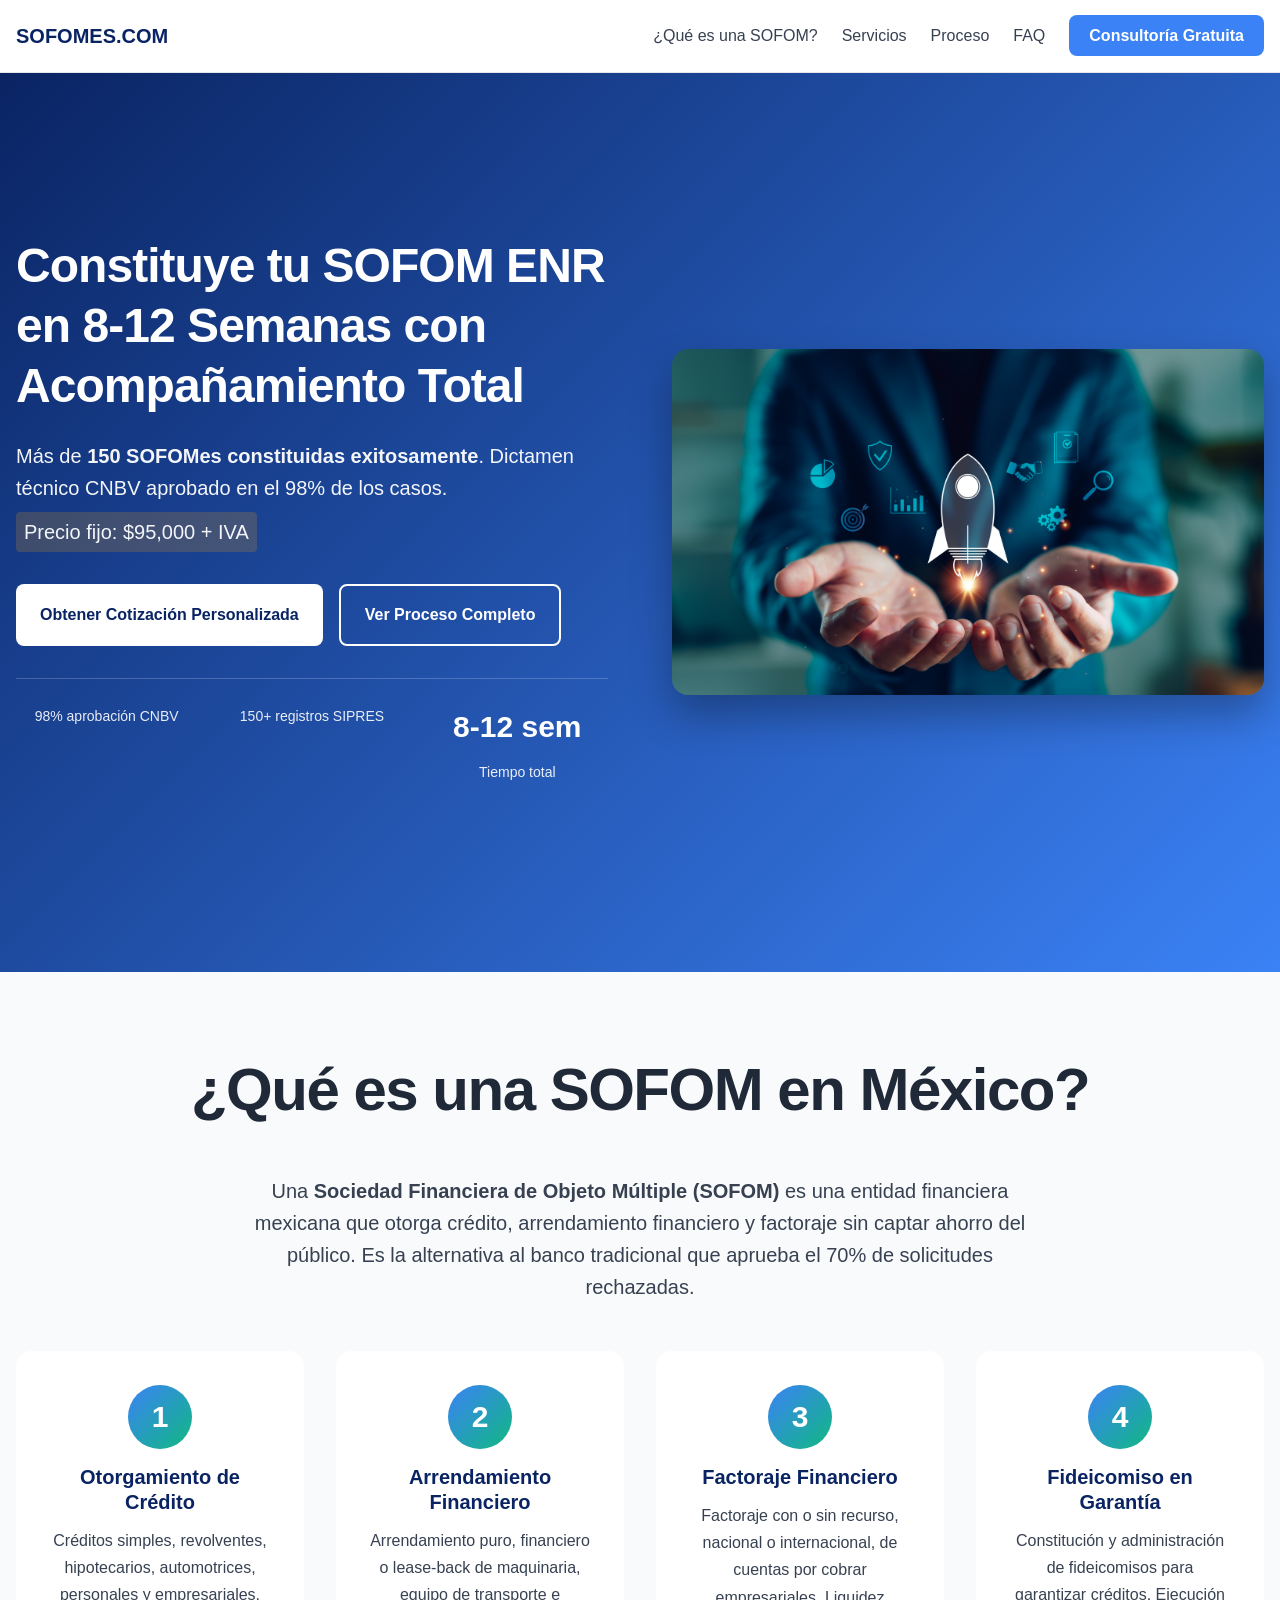
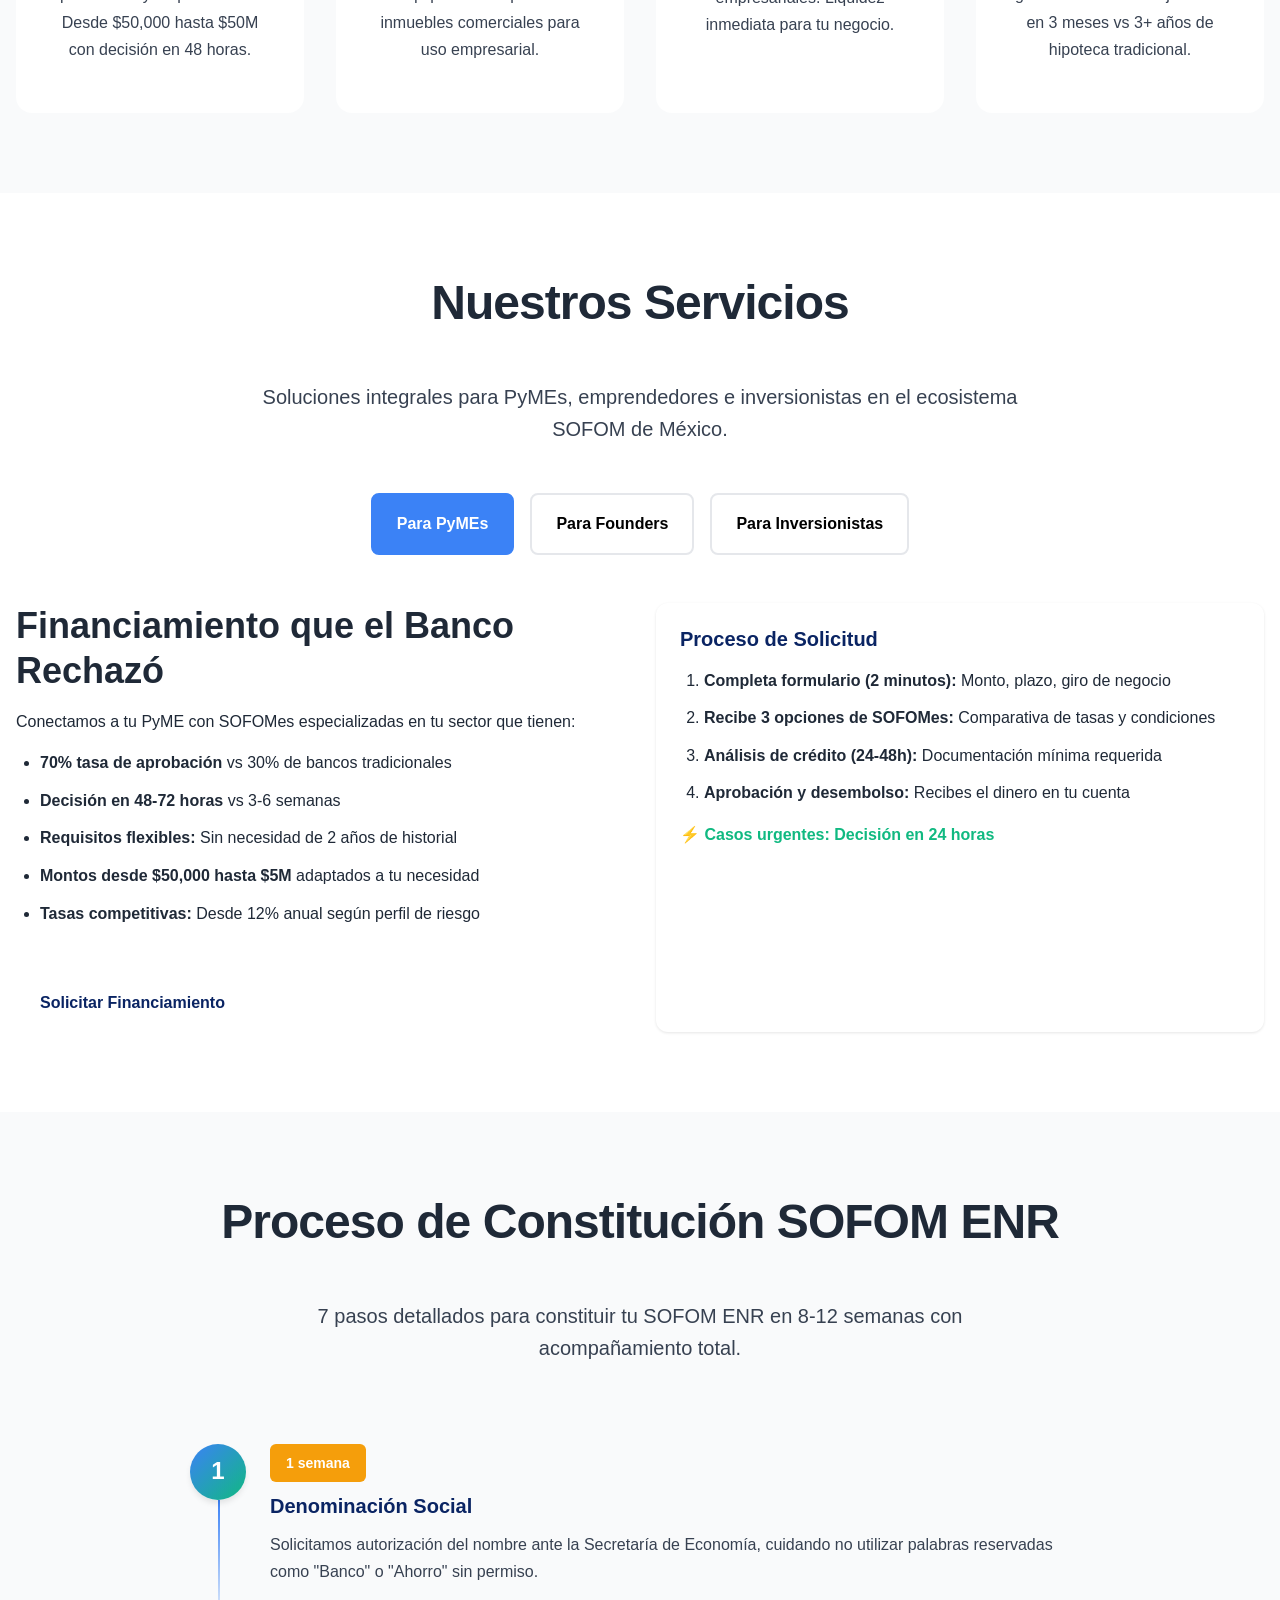
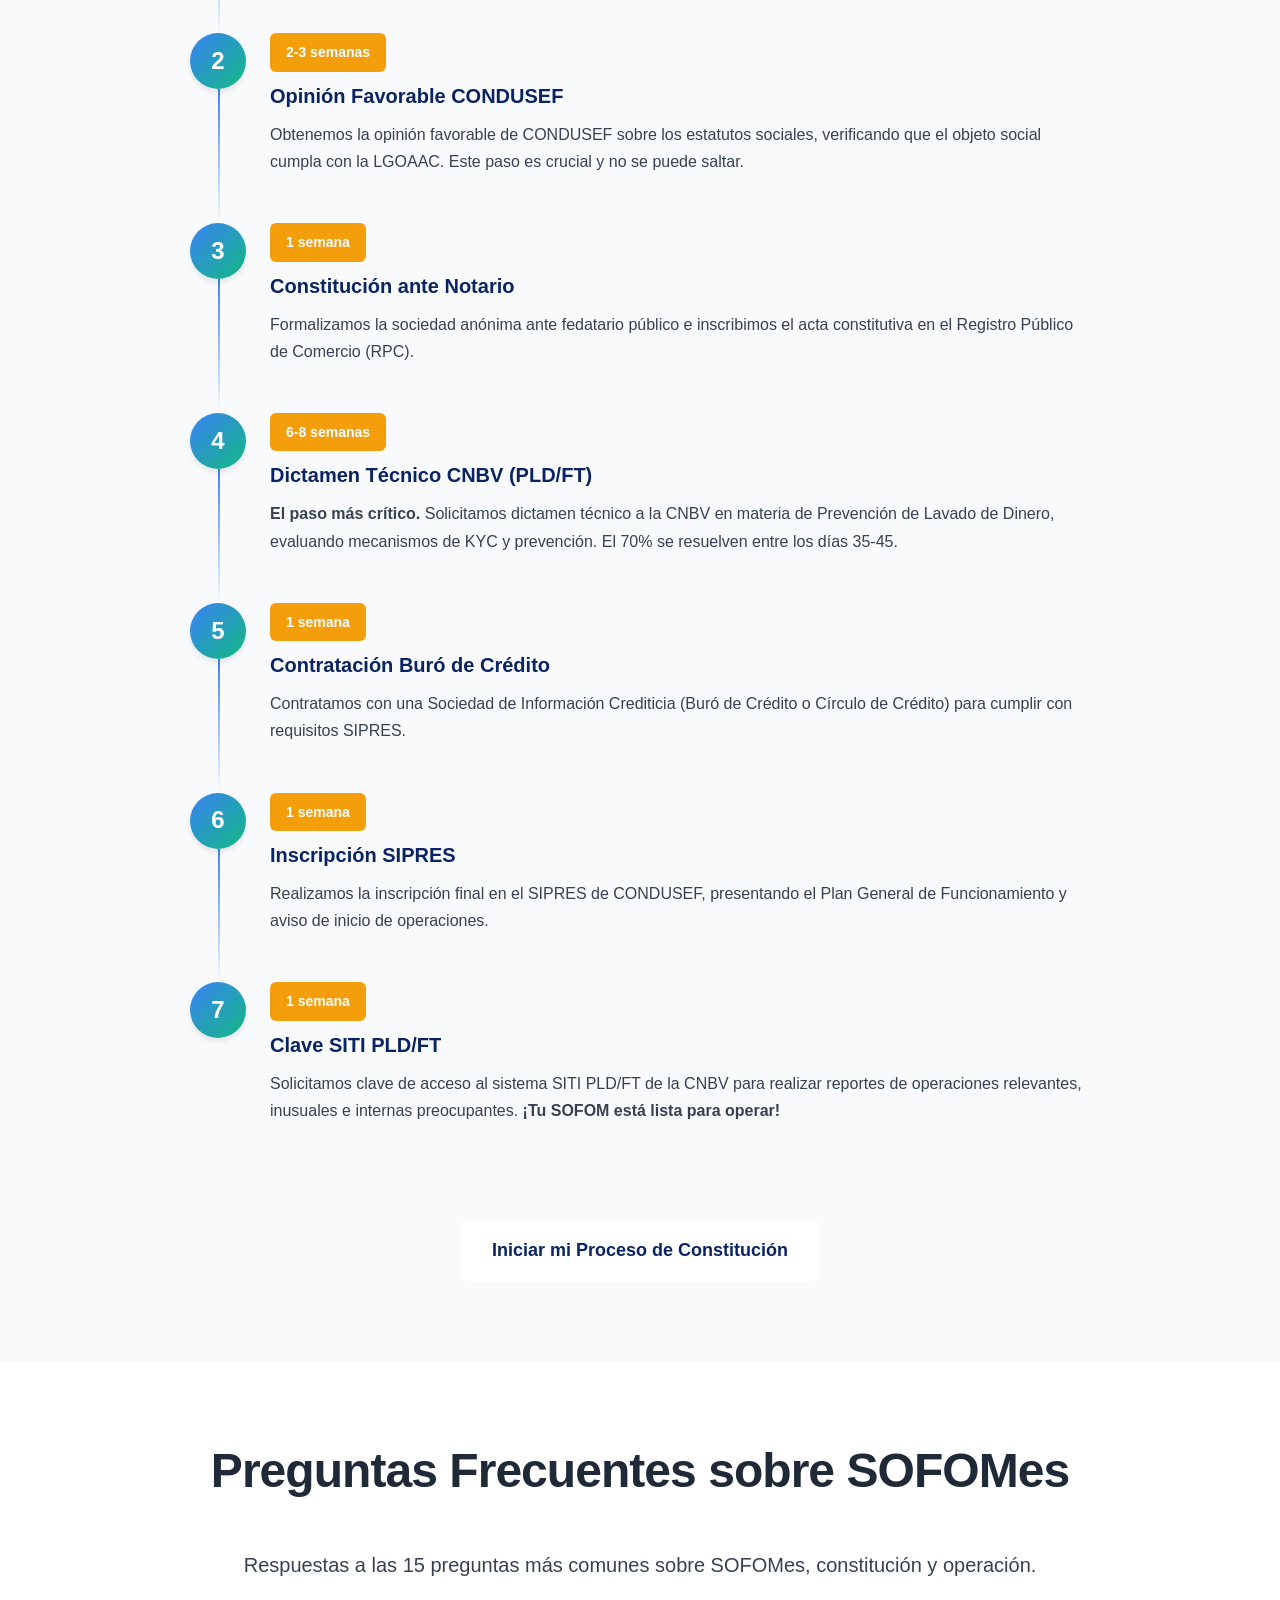
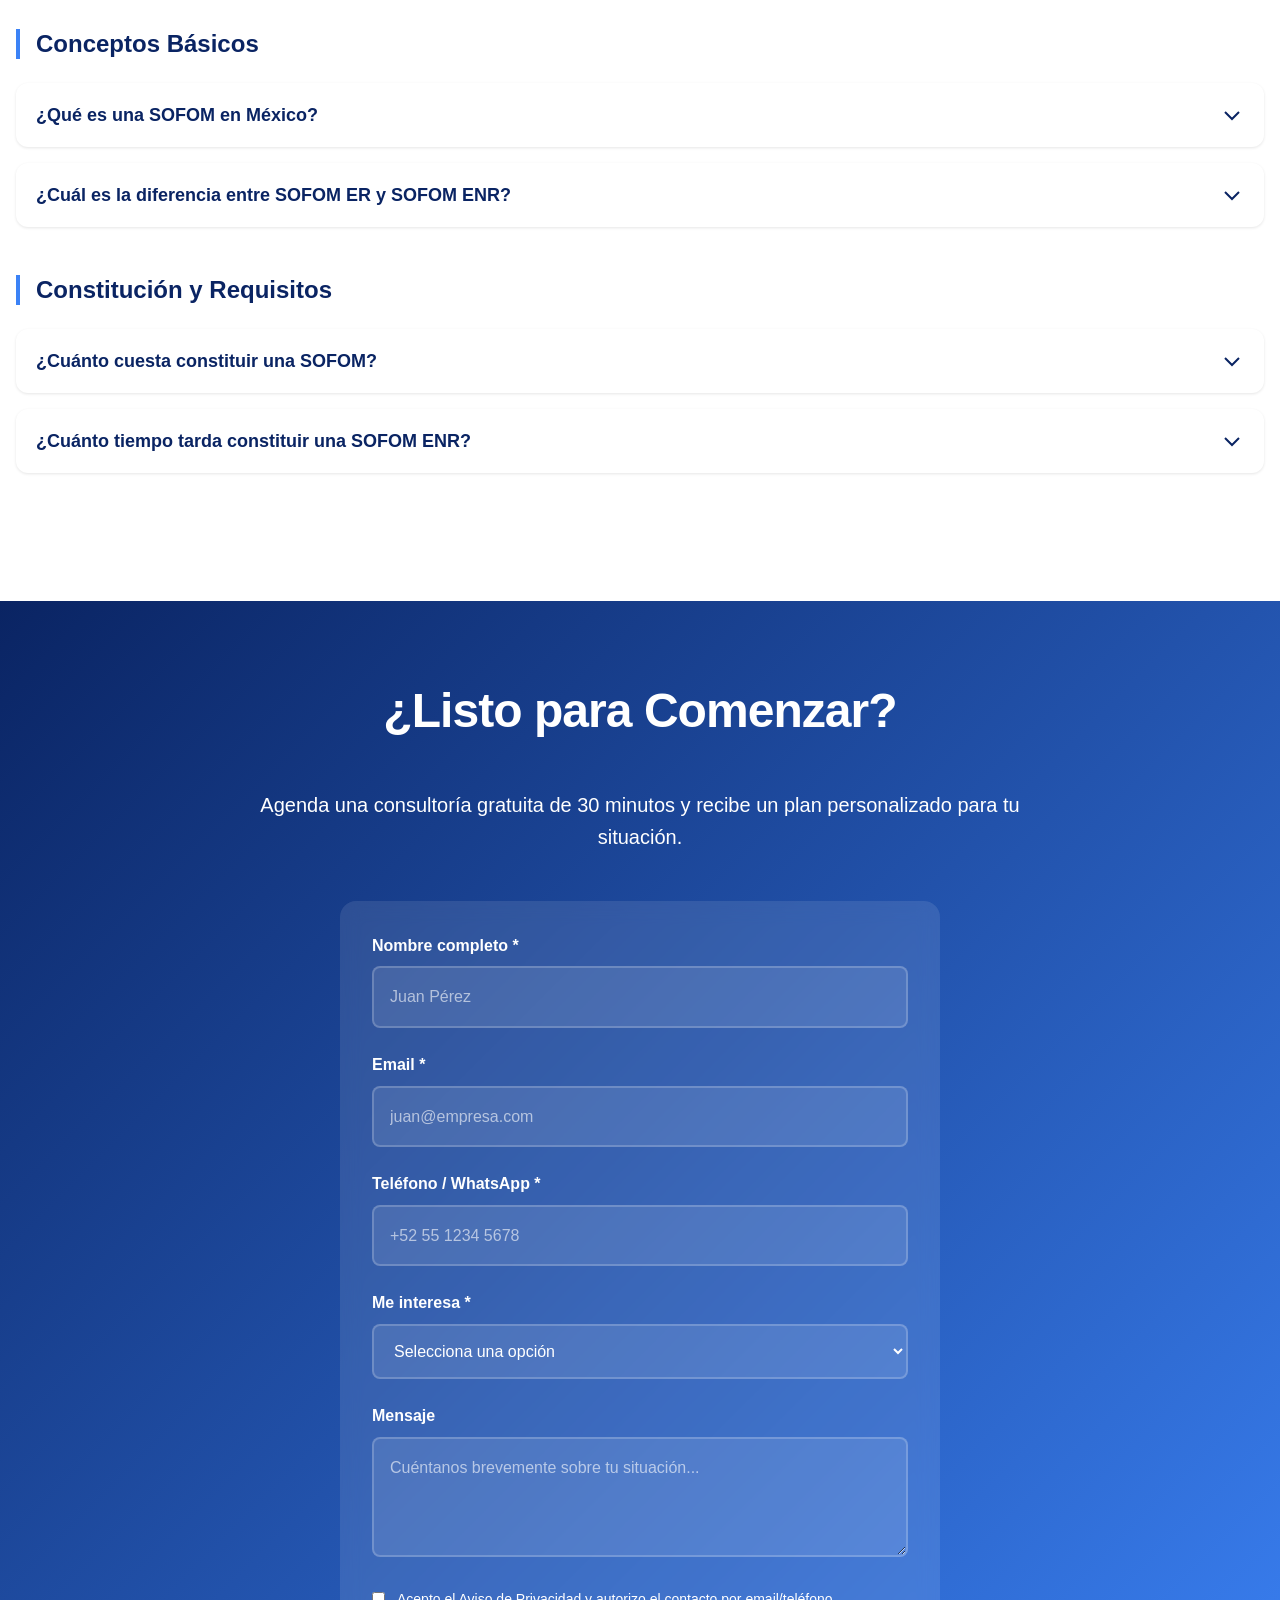
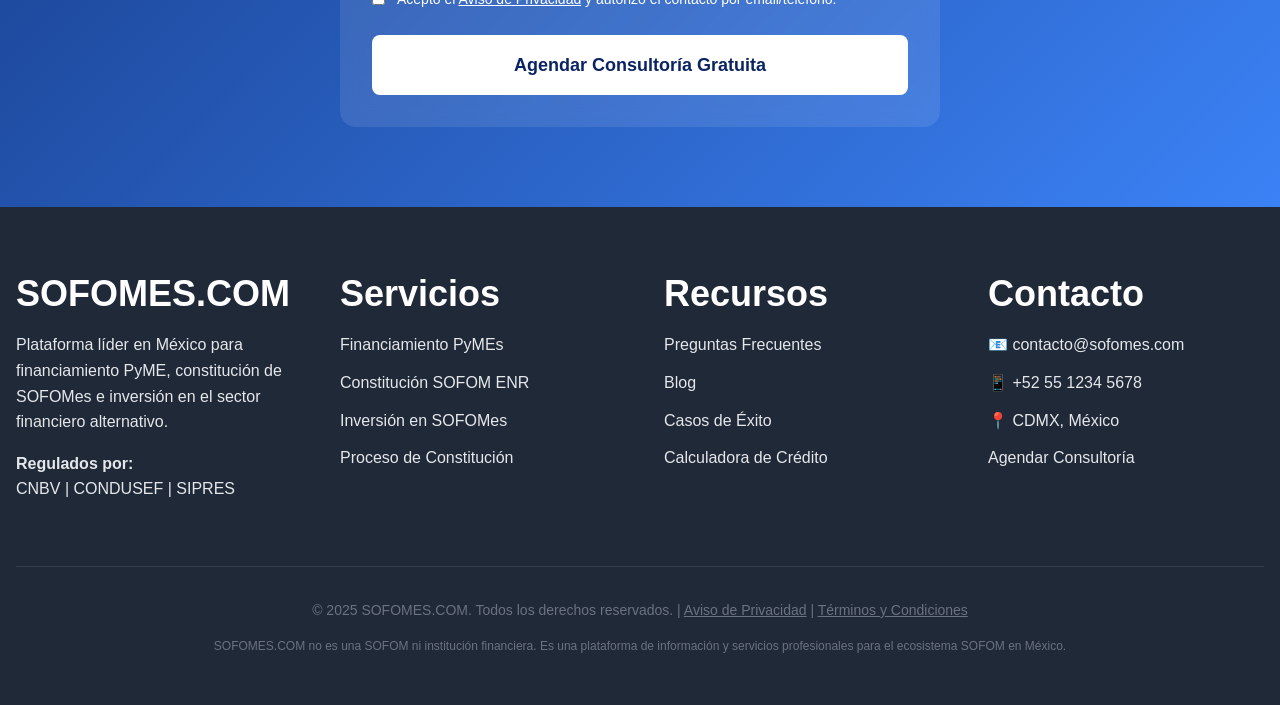
==== index.html @ 20078b89 "Estructura inicial" ====
<!DOCTYPE html>
<html lang="es">
<head>
  <meta charset="UTF-8">
  <meta name="viewport" content="width=device-width, initial-scale=1.0">

  <!-- SEO Meta Tags -->
  <title>SOFOMES en México: Financiamiento PyMEs y Constitución SOFOM ENR 2025</title>
  <meta name="description" content="Guía completa sobre SOFOMEs en México. Financiamiento para PyMEs, constitución de SOFOM ENR en 8-12 semanas. Alternativa al banco tradicional con 70% más aprobaciones.">
  <meta name="keywords" content="SOFOM, SOFOM ENR, financiamiento pymes, constituir sofom, crédito mexico, alternativa banco">

  <!-- Canonical URL -->
  <link rel="canonical" href="https://sofomes.com/">

  <!-- Robots -->
  <meta name="robots" content="index, follow, max-snippet:-1, max-image-preview:large, max-video-preview:-1">
  <meta name="author" content="SOFOMES.COM - Expertos en Constitución de SOFOMes">
  <meta name="publisher" content="SOFOMES.COM">

  <!-- Open Graph -->
  <meta property="og:title" content="SOFOMES en México: La Alternativa de Financiamiento para PyMEs">
  <meta property="og:description" content="Obtén financiamiento que el banco rechazó o constituye tu SOFOM ENR en 8-12 semanas. Guía completa 2025.">
  <meta property="og:type" content="website">
  <meta property="og:url" content="https://sofomes.com/">
  <meta property="og:image" content="https://sofomes.com/assets/img/main.jpeg">
  <meta property="og:image:width" content="1200">
  <meta property="og:image:height" content="630">
  <meta property="og:locale" content="es_MX">
  <meta property="og:site_name" content="SOFOMES.COM">

  <!-- Twitter Card -->
  <meta name="twitter:card" content="summary_large_image">
  <meta name="twitter:title" content="SOFOMES en México: Financiamiento PyMEs y Constitución SOFOM ENR">
  <meta name="twitter:description" content="Guía completa sobre SOFOMes en México. Constitución en 8-12 semanas con 98% aprobación CNBV.">
  <meta name="twitter:image" content="https://sofomes.com/assets/img/main.jpeg">

  <!-- Preconnect -->
  <link rel="preconnect" href="https://fonts.googleapis.com">
  <link rel="preconnect" href="https://fonts.gstatic.com" crossorigin>

  <!-- Preload Critical Resources -->
  <link rel="preload" href="assets/fonts/inter-latin-400.woff2" as="font" type="font/woff2" crossorigin>
  <link rel="preload" href="assets/fonts/inter-latin-700.woff2" as="font" type="font/woff2" crossorigin>

  <!-- Critical CSS Inline -->
  <style>
    /* CSS Variables */
    :root {
      /* Colors */
      --primary-900: #0A2463;
      --primary-500: #3B82F6;
      --secondary-900: #065F46;
      --secondary-500: #10B981;
      --accent-500: #F59E0B;
      --neutral-900: #1F2937;
      --neutral-700: #374151;
      --neutral-500: #6B7280;
      --neutral-200: #E5E7EB;
      --neutral-100: #F3F4F6;
      --neutral-50: #F9FAFB;
      --white: #FFFFFF;

      /* Typography */
      --font-body: 'Inter', -apple-system, BlinkMacSystemFont, 'Segoe UI', sans-serif;
      --text-xs: 0.75rem;
      --text-sm: 0.875rem;
      --text-base: 1rem;
      --text-lg: 1.125rem;
      --text-xl: 1.25rem;
      --text-2xl: 1.5rem;
      --text-3xl: 1.875rem;
      --text-4xl: 2.25rem;
      --text-5xl: 3rem;

      /* Spacing */
      --space-1: 0.25rem;
      --space-2: 0.5rem;
      --space-3: 0.75rem;
      --space-4: 1rem;
      --space-5: 1.25rem;
      --space-6: 1.5rem;
      --space-8: 2rem;
      --space-10: 2.5rem;
      --space-12: 3rem;
      --space-16: 4rem;
      --space-20: 5rem;

      /* Layout */
      --max-width: 1280px;
      --container-padding: 1rem;
    }

    /* Reset */
    *,*::before,*::after{box-sizing:border-box;margin:0;padding:0}
    html{-webkit-font-smoothing:antialiased;-moz-osx-font-smoothing:grayscale}
    body{font-family:var(--font-body);line-height:1.6;color:var(--neutral-900);background:var(--white)}
    img,picture,video,canvas,svg{display:block;max-width:100%}
    input,button,textarea,select{font:inherit}

    /* Typography */
    h1,h2,h3,h4,h5,h6{font-weight:700;line-height:1.25;margin-bottom:var(--space-4)}
    h1{font-size:clamp(2.5rem,5vw,3.75rem);letter-spacing:-0.025em}
    h2{font-size:clamp(2rem,4vw,3rem);letter-spacing:-0.02em}
    h3{font-size:clamp(1.5rem,3vw,2.25rem)}
    p{margin-bottom:var(--space-4)}

    /* Container */
    .container{max-width:var(--max-width);margin:0 auto;padding:0 var(--container-padding)}

    /* Navigation */
    .nav{position:fixed;top:0;left:0;right:0;z-index:100;background:rgba(255,255,255,0.95);backdrop-filter:blur(8px);border-bottom:1px solid var(--neutral-200);transition:box-shadow 0.3s ease}
    .nav.scrolled{box-shadow:0 4px 6px -1px rgba(0,0,0,0.1)}
    .nav-content{display:flex;justify-content:space-between;align-items:center;height:72px}
    .nav-logo{font-size:var(--text-xl);font-weight:700;color:var(--primary-900);text-decoration:none}
    .nav-menu{display:flex;gap:var(--space-6);list-style:none}
    .nav-link{color:var(--neutral-700);text-decoration:none;font-weight:500;transition:color 0.2s ease}
    .nav-link:hover{color:var(--primary-500)}
    .nav-cta{background:var(--primary-500);color:var(--white);padding:var(--space-3) var(--space-5);border-radius:8px;text-decoration:none;font-weight:600;transition:background 0.2s ease}
    .nav-cta:hover{background:var(--primary-900)}

    /* Mobile Menu Toggle */
    .nav-toggle{display:none;flex-direction:column;gap:4px;background:none;border:none;cursor:pointer;padding:var(--space-2)}
    .nav-toggle span{width:24px;height:2px;background:var(--neutral-900);transition:all 0.3s ease}

    @media(max-width:768px){
      .nav-menu{display:none;position:absolute;top:72px;left:0;right:0;background:var(--white);flex-direction:column;padding:var(--space-4);border-bottom:1px solid var(--neutral-200)}
      .nav-menu.active{display:flex}
      .nav-toggle{display:flex}
    }

    /* Hero Section */
    .hero{position:relative;min-height:100vh;display:flex;align-items:center;background:linear-gradient(135deg,#0A2463 0%,#3B82F6 100%);padding:var(--space-20) 0;margin-top:72px}
    .hero-content{position:relative;z-index:1;display:grid;gap:var(--space-12);align-items:center}
    @media(min-width:1024px){
      .hero-content{grid-template-columns:1fr 1fr;gap:var(--space-16)}
    }
    .hero-text{color:var(--white)}
    .hero-title{color:var(--white);margin-bottom:var(--space-6)}
    .hero-subtitle{font-size:var(--text-xl);margin-bottom:var(--space-8);opacity:0.95}
    .hero-cta-group{display:flex;flex-wrap:wrap;gap:var(--space-4);margin-bottom:var(--space-8)}

    /* Buttons */
    .btn{display:inline-flex;align-items:center;gap:var(--space-2);padding:var(--space-4) var(--space-6);border-radius:8px;font-weight:600;text-decoration:none;transition:all 0.2s ease;cursor:pointer;border:none;font-size:var(--text-base)}
    .btn-primary{background:var(--white);color:var(--primary-900)}
    .btn-primary:hover{transform:translateY(-2px);box-shadow:0 10px 25px -5px rgba(0,0,0,0.2)}
    .btn-secondary{background:transparent;color:var(--white);border:2px solid var(--white)}
    .btn-secondary:hover{background:var(--white);color:var(--primary-900)}

    /* Trust Bar */
    .trust-bar{display:grid;grid-template-columns:repeat(auto-fit,minmax(150px,1fr));gap:var(--space-6);padding:var(--space-6) 0;border-top:1px solid rgba(255,255,255,0.2)}
    .trust-item{text-align:center;color:var(--white)}
    .trust-item strong{display:block;font-size:var(--text-3xl);margin-bottom:var(--space-2)}
    .trust-item span{font-size:var(--text-sm);opacity:0.9}

    /* Section */
    .section{padding:var(--space-20) 0}
    .section-title{text-align:center;margin-bottom:var(--space-12)}
    .section-subtitle{text-align:center;font-size:var(--text-xl);color:var(--neutral-700);max-width:800px;margin:0 auto var(--space-12)}
  </style>
</head>
<body>
  <!-- Navigation -->
  <nav class="nav" id="main-nav">
    <div class="container">
      <div class="nav-content">
        <a href="/" class="nav-logo">SOFOMES.COM</a>

        <ul class="nav-menu" id="nav-menu">
          <li><a href="#que-es-sofom" class="nav-link">¿Qué es una SOFOM?</a></li>
          <li><a href="#servicios" class="nav-link">Servicios</a></li>
          <li><a href="#proceso" class="nav-link">Proceso</a></li>
          <li><a href="#faq" class="nav-link">FAQ</a></li>
          <li><a href="#contacto" class="nav-cta">Consultoría Gratuita</a></li>
        </ul>

        <button class="nav-toggle" id="nav-toggle" aria-label="Toggle navigation">
          <span></span>
          <span></span>
          <span></span>
        </button>
      </div>
    </div>
  </nav>

  <!-- Hero Section - Founder Variant (Default) -->
  <section class="hero hero--founder" id="hero-founder">
    <div class="container">
      <div class="hero-content">
        <div class="hero-text">
          <h2 class="hero-title">
            Constituye tu SOFOM ENR en 8-12 Semanas con Acompañamiento Total
          </h2>
          <p class="hero-subtitle">
            Más de <strong>150 SOFOMes constituidas exitosamente</strong>.
            Dictamen técnico CNBV aprobado en el 98% de los casos.
            <span style="background:rgba(245,158,11,0.2);padding:4px 8px;border-radius:4px;display:inline-block;margin-top:8px">Precio fijo: $95,000 + IVA</span>
          </p>

          <div class="hero-cta-group">
            <button class="btn btn-primary" onclick="openModal('cotizador')">
              Obtener Cotización Personalizada
            </button>
            <a href="#proceso" class="btn btn-secondary">
              Ver Proceso Completo
            </a>
          </div>

          <!-- Trust Bar -->
          <div class="trust-bar">
            <div class="trust-item">
              <img src="assets/logos/cnbv.svg" alt="Logo CNBV - Comisión Nacional Bancaria y de Valores" style="height:40px;margin:0 auto 8px" onerror="this.style.display='none'">
              <span>98% aprobación CNBV</span>
            </div>
            <div class="trust-item">
              <img src="assets/logos/condusef.svg" alt="Logo CONDUSEF - Comisión Nacional para la Protección de Usuarios de Servicios Financieros" style="height:40px;margin:0 auto 8px" onerror="this.style.display='none'">
              <span>150+ registros SIPRES</span>
            </div>
            <div class="trust-item">
              <strong>8-12 sem</strong>
              <span>Tiempo total</span>
            </div>
          </div>
        </div>

        <div class="hero-image">
          <img src="assets/img/main.jpeg" alt="Founder constituyendo SOFOM ENR - Empresario revisando documentos CNBV" style="width:100%;height:auto;border-radius:16px;box-shadow:0 20px 40px rgba(0,0,0,0.3)" loading="lazy">
        </div>
      </div>
    </div>
  </section>

  <!-- Hero Section - PyME Variant (Hidden by default) -->
  <section class="hero hero--pyme" id="hero-pyme" style="display:none">
    <div class="container">
      <div class="hero-content">
        <div class="hero-text">
          <h2 class="hero-title">
            ¿Tu PyME Necesita Financiamiento que el Banco Rechazó?
          </h2>
          <p class="hero-subtitle">
            Las SOFOMes aprueban el 70% de solicitudes que la banca tradicional rechaza.
            <strong>Créditos desde $50,000 hasta $5M con decisión en 48 horas.</strong>
          </p>

          <div class="hero-cta-group">
            <button class="btn btn-primary" onclick="openModal('calculadora')">
              Calcula tu crédito en 2 minutos
            </button>
            <a href="#casos-exito" class="btn btn-secondary">
              Ver PyMEs que ya obtuvieron crédito
            </a>
          </div>

          <div class="trust-bar">
            <div class="trust-item">
              <strong>2,500+</strong>
              <span>PyMEs financiadas</span>
            </div>
            <div class="trust-item">
              <strong>$850M</strong>
              <span>Otorgados en 2024</span>
            </div>
            <div class="trust-item">
              <strong>48 horas</strong>
              <span>Decisión promedio</span>
            </div>
          </div>
        </div>

        <div class="hero-image">
          <img src="assets/img/main.jpeg" alt="PyME recibiendo financiamiento de SOFOM - Empresario firmando contrato de crédito" style="width:100%;height:auto;border-radius:16px;box-shadow:0 20px 40px rgba(0,0,0,0.3)" loading="lazy">
        </div>
      </div>
    </div>
  </section>

  <!-- Hero Section - Investor Variant (Hidden by default) -->
  <section class="hero hero--investor" id="hero-investor" style="display:none">
    <div class="container">
      <div class="hero-content">
        <div class="hero-text">
          <h2 class="hero-title">
            Oportunidades de Inversión en SOFOMes con Rendimientos del 12-18% Anual
          </h2>
          <p class="hero-subtitle">
            Conectamos inversionistas institucionales con SOFOMes estructuradas y auditadas.
            <strong>Deal flow curado con due diligence completo.</strong>
          </p>

          <div class="hero-cta-group">
            <button class="btn btn-primary" onclick="openModal('investor-access')">
              Acceder a deal flow exclusivo
            </button>
            <a href="#metricas" class="btn btn-secondary">
              Ver métricas de performance
            </a>
          </div>

          <div class="trust-bar">
            <div class="trust-item">
              <strong>$120M</strong>
              <span>AUM gestionado</span>
            </div>
            <div class="trust-item">
              <strong>14.5%</strong>
              <span>ROI promedio 2024</span>
            </div>
            <div class="trust-item">
              <strong>25</strong>
              <span>SOFOMes activas</span>
            </div>
          </div>
        </div>

        <div class="hero-image">
          <img src="assets/img/main.jpeg" alt="Dashboard de inversiones en SOFOMes - Análisis financiero y métricas de rendimiento" style="width:100%;height:auto;border-radius:16px;box-shadow:0 20px 40px rgba(0,0,0,0.3)" loading="lazy">
        </div>
      </div>
    </div>
  </section>

  <!-- Section: ¿Qué es una SOFOM? -->
  <section id="que-es-sofom" class="section">
    <div class="container">
      <h1 class="section-title">¿Qué es una SOFOM en México?</h1>
      <p class="section-subtitle">
        Una <strong>Sociedad Financiera de Objeto Múltiple (SOFOM)</strong> es una entidad financiera mexicana que otorga crédito, arrendamiento financiero y factoraje sin captar ahorro del público. Es la alternativa al banco tradicional que aprueba el 70% de solicitudes rechazadas.
      </p>

      <div class="feature-grid">
        <div class="feature-card fade-in">
          <div class="feature-icon">1</div>
          <h3 class="feature-title">Otorgamiento de Crédito</h3>
          <p class="feature-text">
            Créditos simples, revolventes, hipotecarios, automotrices, personales y empresariales. Desde $50,000 hasta $50M con decisión en 48 horas.
          </p>
        </div>

        <div class="feature-card fade-in">
          <div class="feature-icon">2</div>
          <h3 class="feature-title">Arrendamiento Financiero</h3>
          <p class="feature-text">
            Arrendamiento puro, financiero o lease-back de maquinaria, equipo de transporte e inmuebles comerciales para uso empresarial.
          </p>
        </div>

        <div class="feature-card fade-in">
          <div class="feature-icon">3</div>
          <h3 class="feature-title">Factoraje Financiero</h3>
          <p class="feature-text">
            Factoraje con o sin recurso, nacional o internacional, de cuentas por cobrar empresariales. Liquidez inmediata para tu negocio.
          </p>
        </div>

        <div class="feature-card fade-in">
          <div class="feature-icon">4</div>
          <h3 class="feature-title">Fideicomiso en Garantía</h3>
          <p class="feature-text">
            Constitución y administración de fideicomisos para garantizar créditos. Ejecución en 3 meses vs 3+ años de hipoteca tradicional.
          </p>
        </div>
      </div>
    </div>
  </section>

  <!-- Section: Servicios -->
  <section id="servicios" class="section">
    <div class="container">
      <h2 class="section-title">Nuestros Servicios</h2>
      <p class="section-subtitle">
        Soluciones integrales para PyMEs, emprendedores e inversionistas en el ecosistema SOFOM de México.
      </p>

      <!-- Service Tabs -->
      <div class="service-tabs">
        <button class="service-tab">Para PyMEs</button>
        <button class="service-tab">Para Founders</button>
        <button class="service-tab">Para Inversionistas</button>
      </div>

      <!-- Service Content 1: PyMEs -->
      <div class="service-content">
        <div class="grid grid-2">
          <div>
            <h3>Financiamiento que el Banco Rechazó</h3>
            <p>Conectamos a tu PyME con SOFOMes especializadas en tu sector que tienen:</p>

            <ul class="cost-breakdown">
              <li><strong>70% tasa de aprobación</strong> vs 30% de bancos tradicionales</li>
              <li><strong>Decisión en 48-72 horas</strong> vs 3-6 semanas</li>
              <li><strong>Requisitos flexibles:</strong> Sin necesidad de 2 años de historial</li>
              <li><strong>Montos desde $50,000 hasta $5M</strong> adaptados a tu necesidad</li>
              <li><strong>Tasas competitivas:</strong> Desde 12% anual según perfil de riesgo</li>
            </ul>

            <a href="#contacto" class="btn btn-primary mt-8">Solicitar Financiamiento</a>
          </div>

          <div class="card">
            <h4 class="card-title">Proceso de Solicitud</h4>
            <ol class="timeline-list">
              <li><strong>Completa formulario (2 minutos):</strong> Monto, plazo, giro de negocio</li>
              <li><strong>Recibe 3 opciones de SOFOMes:</strong> Comparativa de tasas y condiciones</li>
              <li><strong>Análisis de crédito (24-48h):</strong> Documentación mínima requerida</li>
              <li><strong>Aprobación y desembolso:</strong> Recibes el dinero en tu cuenta</li>
            </ol>

            <p style="color: #10B981; font-weight: 600; margin-top: 1rem">
              ⚡ Casos urgentes: Decisión en 24 horas
            </p>
          </div>
        </div>
      </div>

      <!-- Service Content 2: Founders -->
      <div class="service-content">
        <div class="grid grid-2">
          <div>
            <h3>Constitución de SOFOM ENR Completa</h3>
            <p><strong>Precio fijo: $95,000 + IVA</strong> | Tiempo: 8-12 semanas</p>

            <h4 style="margin-top: 1.5rem; margin-bottom: 1rem">¿Qué incluye?</h4>
            <ul class="cost-breakdown">
              <li>✓ <strong>Asesoría inicial y plan estratégico</strong> (2 sesiones de 2 horas)</li>
              <li>✓ <strong>Denominación social y opinión CONDUSEF</strong></li>
              <li>✓ <strong>Redacción de estatutos CNBV-compliant</strong></li>
              <li>✓ <strong>Constitución ante notario</strong> e inscripción RPC</li>
              <li>✓ <strong>Dictamen técnico PLD/FT CNBV</strong> (98% aprobación)</li>
              <li>✓ <strong>Inscripción SIPRES CONDUSEF</strong></li>
              <li>✓ <strong>Manuales PLD/FT completos</strong> (180+ páginas)</li>
              <li>✓ <strong>3 meses de soporte post-constitución</strong></li>
            </ul>

            <p style="color: #F59E0B; font-weight: 600; margin-top: 1rem">
              🎯 Garantía: Si el dictamen CNBV es rechazado por error nuestro, reembolsamos 100%
            </p>

            <a href="#contacto" class="btn btn-primary mt-8">Iniciar Constitución</a>
          </div>

          <div class="card">
            <h4 class="card-title">¿Por qué nosotros?</h4>
            <div style="display: grid; gap: 1rem">
              <div style="padding: 1rem; background: #F0F9FF; border-left: 3px solid #3B82F6; border-radius: 4px">
                <strong style="color: #0A2463">150+ SOFOMes constituidas</strong>
                <p style="margin: 0.5rem 0 0; color: #374151; font-size: 0.875rem">Track record comprobable desde 2018</p>
              </div>

              <div style="padding: 1rem; background: #F0F9FF; border-left: 3px solid #3B82F6; border-radius: 4px">
                <strong style="color: #0A2463">98% aprobación CNBV</strong>
                <p style="margin: 0.5rem 0 0; color: #374151; font-size: 0.875rem">Solo 3 dictámenes rechazados en 2024</p>
              </div>

              <div style="padding: 1rem; background: #F0F9FF; border-left: 3px solid #3B82F6; border-radius: 4px">
                <strong style="color: #0A2463">Equipo certificado CNBV</strong>
                <p style="margin: 0.5rem 0 0; color: #374151; font-size: 0.875rem">Directora de Compliance con 8 años en CNBV</p>
              </div>

              <div style="padding: 1rem; background: #F0F9FF; border-left: 3px solid #3B82F6; border-radius: 4px">
                <strong style="color: #0A2463">Acompañamiento total</strong>
                <p style="margin: 0.5rem 0 0; color: #374151; font-size: 0.875rem">Desde denominación hasta primer crédito otorgado</p>
              </div>
            </div>
          </div>
        </div>
      </div>

      <!-- Service Content 3: Investors -->
      <div class="service-content">
        <div class="grid grid-2">
          <div>
            <h3>Oportunidades de Inversión en SOFOMes</h3>
            <p>Acceso exclusivo a deal flow curado de SOFOMes estructuradas con:</p>

            <ul class="cost-breakdown">
              <li><strong>Rendimientos 12-18% anual:</strong> Vs 8-10% bonos corporativos</li>
              <li><strong>Due diligence completo:</strong> Análisis financiero, legal y operativo</li>
              <li><strong>Estructuras flexibles:</strong> Deuda senior, equity, híbridas</li>
              <li><strong>Tickets desde $1M USD:</strong> Hasta $20M+ para fondos institucionales</li>
              <li><strong>Reporting trimestral:</strong> Dashboard con métricas en tiempo real</li>
            </ul>

            <h4 style="margin-top: 1.5rem; margin-bottom: 1rem">Portfolio Actual</h4>
            <div class="grid grid-3" style="margin-top: 1rem">
              <div style="text-align: center">
                <strong style="display: block; font-size: 2rem; color: #0A2463">$120M</strong>
                <span style="color: #6B7280; font-size: 0.875rem">AUM gestionado</span>
              </div>
              <div style="text-align: center">
                <strong style="display: block; font-size: 2rem; color: #0A2463">14.5%</strong>
                <span style="color: #6B7280; font-size: 0.875rem">ROI promedio 2024</span>
              </div>
              <div style="text-align: center">
                <strong style="display: block; font-size: 2rem; color: #0A2463">25</strong>
                <span style="color: #6B7280; font-size: 0.875rem">SOFOMes activas</span>
              </div>
            </div>

            <a href="#contacto" class="btn btn-primary mt-8">Acceder a Deal Flow</a>
          </div>

          <div class="card">
            <h4 class="card-title">Sectores de Inversión</h4>
            <p style="margin-bottom: 1rem; color: #6B7280">Diversificación estratégica por sector y etapa:</p>

            <div style="display: grid; gap: 0.75rem">
              <div style="display: flex; justify-content: space-between; align-items: center; padding: 0.75rem; background: #F9FAFB; border-radius: 6px">
                <span><strong>Microcréditos PyMEs</strong></span>
                <span style="color: #10B981; font-weight: 600">35%</span>
              </div>
              <div style="display: flex; justify-content: space-between; align-items: center; padding: 0.75rem; background: #F9FAFB; border-radius: 6px">
                <span><strong>Factoraje Corporativo</strong></span>
                <span style="color: #10B981; font-weight: 600">25%</span>
              </div>
              <div style="display: flex; justify-content: space-between; align-items: center; padding: 0.75rem; background: #F9FAFB; border-radius: 6px">
                <span><strong>Crédito Hipotecario</strong></span>
                <span style="color: #10B981; font-weight: 600">20%</span>
              </div>
              <div style="display: flex; justify-content: space-between; align-items: center; padding: 0.75rem; background: #F9FAFB; border-radius: 6px">
                <span><strong>Arrendamiento Industrial</strong></span>
                <span style="color: #10B981; font-weight: 600">15%</span>
              </div>
              <div style="display: flex; justify-content: space-between; align-items: center; padding: 0.75rem; background: #F9FAFB; border-radius: 6px">
                <span><strong>FinTech Lending</strong></span>
                <span style="color: #10B981; font-weight: 600">5%</span>
              </div>
            </div>
          </div>
        </div>
      </div>
    </div>
  </section>

  <!-- Section: Proceso de Constitución -->
  <section id="proceso" class="section">
    <div class="container">
      <h2 class="section-title">Proceso de Constitución SOFOM ENR</h2>
      <p class="section-subtitle">
        7 pasos detallados para constituir tu SOFOM ENR en 8-12 semanas con acompañamiento total.
      </p>

      <div class="process-timeline">
        <div class="process-step fade-in">
          <div class="process-number">1</div>
          <div class="process-time">1 semana</div>
          <h3 class="process-title">Denominación Social</h3>
          <p class="process-description">
            Solicitamos autorización del nombre ante la Secretaría de Economía, cuidando no utilizar palabras reservadas como "Banco" o "Ahorro" sin permiso.
          </p>
        </div>

        <div class="process-step fade-in">
          <div class="process-number">2</div>
          <div class="process-time">2-3 semanas</div>
          <h3 class="process-title">Opinión Favorable CONDUSEF</h3>
          <p class="process-description">
            Obtenemos la opinión favorable de CONDUSEF sobre los estatutos sociales, verificando que el objeto social cumpla con la LGOAAC. Este paso es crucial y no se puede saltar.
          </p>
        </div>

        <div class="process-step fade-in">
          <div class="process-number">3</div>
          <div class="process-time">1 semana</div>
          <h3 class="process-title">Constitución ante Notario</h3>
          <p class="process-description">
            Formalizamos la sociedad anónima ante fedatario público e inscribimos el acta constitutiva en el Registro Público de Comercio (RPC).
          </p>
        </div>

        <div class="process-step fade-in">
          <div class="process-number">4</div>
          <div class="process-time">6-8 semanas</div>
          <h3 class="process-title">Dictamen Técnico CNBV (PLD/FT)</h3>
          <p class="process-description">
            <strong>El paso más crítico.</strong> Solicitamos dictamen técnico a la CNBV en materia de Prevención de Lavado de Dinero, evaluando mecanismos de KYC y prevención. El 70% se resuelven entre los días 35-45.
          </p>
        </div>

        <div class="process-step fade-in">
          <div class="process-number">5</div>
          <div class="process-time">1 semana</div>
          <h3 class="process-title">Contratación Buró de Crédito</h3>
          <p class="process-description">
            Contratamos con una Sociedad de Información Crediticia (Buró de Crédito o Círculo de Crédito) para cumplir con requisitos SIPRES.
          </p>
        </div>

        <div class="process-step fade-in">
          <div class="process-number">6</div>
          <div class="process-time">1 semana</div>
          <h3 class="process-title">Inscripción SIPRES</h3>
          <p class="process-description">
            Realizamos la inscripción final en el SIPRES de CONDUSEF, presentando el Plan General de Funcionamiento y aviso de inicio de operaciones.
          </p>
        </div>

        <div class="process-step fade-in">
          <div class="process-number">7</div>
          <div class="process-time">1 semana</div>
          <h3 class="process-title">Clave SITI PLD/FT</h3>
          <p class="process-description">
            Solicitamos clave de acceso al sistema SITI PLD/FT de la CNBV para realizar reportes de operaciones relevantes, inusuales e internas preocupantes. <strong>¡Tu SOFOM está lista para operar!</strong>
          </p>
        </div>
      </div>

      <div style="text-align: center; margin-top: 3rem">
        <a href="#contacto" class="btn btn-primary" style="font-size: 1.125rem; padding: 1rem 2rem">
          Iniciar mi Proceso de Constitución
        </a>
      </div>
    </div>
  </section>

  <!-- Section: FAQ -->
  <section id="faq" class="section">
    <div class="container">
      <h2 class="section-title">Preguntas Frecuentes sobre SOFOMes</h2>
      <p class="section-subtitle">
        Respuestas a las 15 preguntas más comunes sobre SOFOMes, constitución y operación.
      </p>

      <!-- FAQ Category 1: Conceptos Básicos -->
      <div class="faq-category">
        <h3 class="faq-category-title">Conceptos Básicos</h3>

        <div class="faq-item fade-in" itemscope itemprop="mainEntity" itemtype="https://schema.org/Question">
          <button class="faq-question" aria-expanded="false" aria-controls="faq-1">
            <h4 itemprop="name">¿Qué es una SOFOM en México?</h4>
            <svg class="faq-icon" width="24" height="24" fill="none" stroke="currentColor" stroke-width="2"><path d="M19 9l-7 7-7-7"/></svg>
          </button>

          <div id="faq-1" class="faq-answer" itemscope itemprop="acceptedAnswer" itemtype="https://schema.org/Answer">
            <div itemprop="text">
              <p><strong>Una SOFOM (Sociedad Financiera de Objeto Múltiple) es una entidad financiera mexicana</strong> que otorga crédito, arrendamiento financiero y factoraje sin captar ahorro del público. A diferencia de los bancos, las SOFOMes se fondean con capital privado, lo que les da mayor flexibilidad para atender a PyMEs y sectores no bancarizados.</p>

              <p>Las SOFOMes nacieron en 2006 para expandir el acceso al crédito en México y hoy representan cerca del 20% del financiamiento total al sector privado.</p>

              <a href="#contacto" class="faq-cta">Quiero constituir una SOFOM →</a>
            </div>
          </div>
        </div>

        <div class="faq-item fade-in" itemscope itemprop="mainEntity" itemtype="https://schema.org/Question">
          <button class="faq-question" aria-expanded="false" aria-controls="faq-2">
            <h4 itemprop="name">¿Cuál es la diferencia entre SOFOM ER y SOFOM ENR?</h4>
            <svg class="faq-icon" width="24" height="24" fill="none" stroke="currentColor" stroke-width="2"><path d="M19 9l-7 7-7-7"/></svg>
          </button>

          <div id="faq-2" class="faq-answer" itemscope itemprop="acceptedAnswer" itemtype="https://schema.org/Answer">
            <div itemprop="text">
              <p><strong>La diferencia principal está en el nivel de regulación y supervisión:</strong></p>

              <table class="comparison-table">
                <thead>
                  <tr>
                    <th>Característica</th>
                    <th>SOFOM ER</th>
                    <th>SOFOM ENR</th>
                  </tr>
                </thead>
                <tbody>
                  <tr>
                    <td>Regulación</td>
                    <td>CNBV integral</td>
                    <td>CNBV solo PLD/FT</td>
                  </tr>
                  <tr>
                    <td>Vínculo patrimonial</td>
                    <td>Con bancos/SOFIPOS</td>
                    <td>Sin vínculos</td>
                  </tr>
                  <tr>
                    <td>Emisión de valores</td>
                    <td>Sí (RNV)</td>
                    <td>No</td>
                  </tr>
                  <tr>
                    <td>Capital mínimo</td>
                    <td>Variable (CNBV)</td>
                    <td>Sin mínimo legal</td>
                  </tr>
                </tbody>
              </table>

              <p><strong>Importante:</strong> Ambas deben registrarse en CONDUSEF y cumplir con prevención de lavado de dinero.</p>

              <a href="#proceso" class="faq-cta">Guía completa SOFOM ENR →</a>
            </div>
          </div>
        </div>
      </div>

      <!-- FAQ Category 2: Constitución -->
      <div class="faq-category">
        <h3 class="faq-category-title">Constitución y Requisitos</h3>

        <div class="faq-item fade-in" itemscope itemprop="mainEntity" itemtype="https://schema.org/Question">
          <button class="faq-question" aria-expanded="false" aria-controls="faq-3">
            <h4 itemprop="name">¿Cuánto cuesta constituir una SOFOM?</h4>
            <svg class="faq-icon" width="24" height="24" fill="none" stroke="currentColor" stroke-width="2"><path d="M19 9l-7 7-7-7"/></svg>
          </button>

          <div id="faq-3" class="faq-answer" itemscope itemprop="acceptedAnswer" itemtype="https://schema.org/Answer">
            <div itemprop="text">
              <p><strong>El costo total varía entre $85,000 y $120,000 MXN + IVA</strong>, dependiendo de la complejidad del estatuto y la ubicación. El desglose es:</p>

              <ul class="cost-breakdown">
                <li><strong>Honorarios legales:</strong> $50,000 - $70,000 (opinión CONDUSEF, dictamen CNBV, estatutos)</li>
                <li><strong>Gastos notariales:</strong> $15,000 - $20,000 (constitución e inscripción RPC)</li>
                <li><strong>Trámites CONDUSEF/CNBV:</strong> $5,000 - $10,000 (opinión, dictamen, SIPRES)</li>
                <li><strong>Inscripción RPC:</strong> $8,000 - $12,000</li>
                <li><strong>Buró de Crédito:</strong> $7,000 - $10,000 (contrato anual)</li>
              </ul>

              <p><strong>Adicional:</strong> Software de compliance PLD ($15k-$50k/año) y Oficial de Cumplimiento certificado (desde $30k/mes).</p>

              <a href="#contacto" class="faq-cta">Solicitar cotización personalizada →</a>
            </div>
          </div>
        </div>

        <div class="faq-item fade-in" itemscope itemprop="mainEntity" itemtype="https://schema.org/Question">
          <button class="faq-question" aria-expanded="false" aria-controls="faq-4">
            <h4 itemprop="name">¿Cuánto tiempo tarda constituir una SOFOM ENR?</h4>
            <svg class="faq-icon" width="24" height="24" fill="none" stroke="currentColor" stroke-width="2"><path d="M19 9l-7 7-7-7"/></svg>
          </button>

          <div id="faq-4" class="faq-answer" itemscope itemprop="acceptedAnswer" itemtype="https://schema.org/Answer">
            <div itemprop="text">
              <p><strong>El proceso completo tarda entre 8 y 12 semanas</strong> desde el inicio hasta el inicio legal de operaciones. El timeline es:</p>

              <ol class="timeline-list">
                <li><strong>Semana 1:</strong> Solicitud de denominación social ante la SE</li>
                <li><strong>Semanas 2-4:</strong> Opinión favorable de CONDUSEF sobre estatutos (2-3 semanas)</li>
                <li><strong>Semana 5:</strong> Constitución ante notario e inscripción en RPC</li>
                <li><strong>Semanas 6-13:</strong> Dictamen técnico PLD/FT de la CNBV (6-8 semanas, máx 50 días)</li>
                <li><strong>Semana 14:</strong> Inscripción SIPRES en CONDUSEF y aviso de inicio</li>
              </ol>

              <p><strong>Cuello de botella principal:</strong> El dictamen técnico CNBV. En nuestra experiencia, el 70% de los dictámenes se resuelven entre los días 35-45.</p>

              <a href="#proceso" class="faq-cta">Ver proceso detallado →</a>
            </div>
          </div>
        </div>
      </div>

    </div>
  </section>

  <!-- Section: Contacto -->
  <section id="contacto" class="section">
    <div class="container">
      <h2 class="section-title">¿Listo para Comenzar?</h2>
      <p class="section-subtitle">
        Agenda una consultoría gratuita de 30 minutos y recibe un plan personalizado para tu situación.
      </p>

      <div class="contact-form">
        <form id="contact-form">
          <div class="form-group">
            <label for="name" class="form-label">Nombre completo *</label>
            <input type="text" id="name" name="name" class="form-input" placeholder="Juan Pérez" required>
          </div>

          <div class="form-group">
            <label for="email" class="form-label">Email *</label>
            <input type="email" id="email" name="email" class="form-input" placeholder="juan@empresa.com" required>
          </div>

          <div class="form-group">
            <label for="phone" class="form-label">Teléfono / WhatsApp *</label>
            <input type="tel" id="phone" name="phone" class="form-input" placeholder="+52 55 1234 5678" required>
          </div>

          <div class="form-group">
            <label for="interest" class="form-label">Me interesa *</label>
            <select id="interest" name="interest" class="form-select" required>
              <option value="">Selecciona una opción</option>
              <option value="pyme">Financiamiento para mi PyME</option>
              <option value="constitucion">Constituir una SOFOM ENR</option>
              <option value="inversion">Invertir en SOFOMes</option>
              <option value="otro">Otro</option>
            </select>
          </div>

          <div class="form-group">
            <label for="message" class="form-label">Mensaje</label>
            <textarea id="message" name="message" class="form-textarea" placeholder="Cuéntanos brevemente sobre tu situación..."></textarea>
          </div>

          <div class="form-checkbox">
            <input type="checkbox" id="privacy" name="privacy" required>
            <label for="privacy" style="color: white; font-size: 0.875rem">
              Acepto el <a href="/privacidad" style="color: white; text-decoration: underline">Aviso de Privacidad</a> y autorizo el contacto por email/teléfono.
            </label>
          </div>

          <button type="submit" class="form-submit">
            Agendar Consultoría Gratuita
          </button>
        </form>
      </div>
    </div>
  </section>

  <!-- Footer -->
  <footer class="footer">
    <div class="container">
      <div class="footer-grid">
        <div class="footer-section">
          <h3>SOFOMES.COM</h3>
          <p>
            Plataforma líder en México para financiamiento PyME, constitución de SOFOMes e inversión en el sector financiero alternativo.
          </p>
          <p style="margin-top: 1rem">
            <strong>Regulados por:</strong><br>
            CNBV | CONDUSEF | SIPRES
          </p>
        </div>

        <div class="footer-section">
          <h3>Servicios</h3>
          <ul class="footer-links">
            <li><a href="#servicios">Financiamiento PyMEs</a></li>
            <li><a href="#servicios">Constitución SOFOM ENR</a></li>
            <li><a href="#servicios">Inversión en SOFOMes</a></li>
            <li><a href="#proceso">Proceso de Constitución</a></li>
          </ul>
        </div>

        <div class="footer-section">
          <h3>Recursos</h3>
          <ul class="footer-links">
            <li><a href="#faq">Preguntas Frecuentes</a></li>
            <li><a href="/blog">Blog</a></li>
            <li><a href="/casos-exito">Casos de Éxito</a></li>
            <li><a href="/calculadora">Calculadora de Crédito</a></li>
          </ul>
        </div>

        <div class="footer-section">
          <h3>Contacto</h3>
          <ul class="footer-links">
            <li>📧 contacto@sofomes.com</li>
            <li>📱 +52 55 1234 5678</li>
            <li>📍 CDMX, México</li>
            <li><a href="#contacto">Agendar Consultoría</a></li>
          </ul>
        </div>
      </div>

      <div class="footer-bottom">
        <p>
          © 2025 SOFOMES.COM. Todos los derechos reservados. |
          <a href="/privacidad" style="color: inherit; text-decoration: underline">Aviso de Privacidad</a> |
          <a href="/terminos" style="color: inherit; text-decoration: underline">Términos y Condiciones</a>
        </p>
        <p style="margin-top: 0.5rem; font-size: 0.75rem">
          SOFOMES.COM no es una SOFOM ni institución financiera. Es una plataforma de información y servicios profesionales para el ecosistema SOFOM en México.
        </p>
      </div>
    </div>
  </footer>

  <!-- Schema Markup - Organization -->
  <script type="application/ld+json">
  {
    "@context": "https://schema.org",
    "@type": "Organization",
    "name": "SOFOMES.COM",
    "url": "https://sofomes.com",
    "logo": "https://sofomes.com/assets/logo.png",
    "description": "Plataforma líder en México para financiamiento PyME, constitución de SOFOMes e inversión en el sector financiero alternativo.",
    "address": {
      "@type": "PostalAddress",
      "addressCountry": "MX",
      "addressLocality": "Ciudad de México"
    },
    "contactPoint": {
      "@type": "ContactPoint",
      "telephone": "+52-55-1234-5678",
      "contactType": "customer service",
      "availableLanguage": "Spanish"
    },
    "sameAs": [
      "https://www.linkedin.com/company/sofomes",
      "https://twitter.com/sofomesmexico"
    ]
  }
  </script>

  <!-- Schema Markup - Breadcrumbs -->
  <script type="application/ld+json">
  {
    "@context": "https://schema.org",
    "@type": "BreadcrumbList",
    "itemListElement": [
      {
        "@type": "ListItem",
        "position": 1,
        "name": "Inicio",
        "item": "https://sofomes.com/"
      },
      {
        "@type": "ListItem",
        "position": 2,
        "name": "¿Qué es una SOFOM?",
        "item": "https://sofomes.com/#que-es-sofom"
      },
      {
        "@type": "ListItem",
        "position": 3,
        "name": "Servicios",
        "item": "https://sofomes.com/#servicios"
      },
      {
        "@type": "ListItem",
        "position": 4,
        "name": "Proceso de Constitución",
        "item": "https://sofomes.com/#proceso"
      }
    ]
  }
  </script>

  <!-- Schema Markup - FAQPage -->
  <script type="application/ld+json">
  {
    "@context": "https://schema.org",
    "@type": "FAQPage",
    "mainEntity": [
      {
        "@type": "Question",
        "name": "¿Qué es una SOFOM en México?",
        "acceptedAnswer": {
          "@type": "Answer",
          "text": "Una SOFOM (Sociedad Financiera de Objeto Múltiple) es una entidad financiera mexicana que otorga crédito, arrendamiento financiero y factoraje sin captar ahorro del público. A diferencia de los bancos, las SOFOMes se fondean con capital privado, lo que les da mayor flexibilidad para atender a PyMEs y sectores no bancarizados."
        }
      },
      {
        "@type": "Question",
        "name": "¿Cuánto cuesta constituir una SOFOM?",
        "acceptedAnswer": {
          "@type": "Answer",
          "text": "El costo total de constituir una SOFOM ENR varía entre $85,000 y $120,000 MXN + IVA, incluyendo: honorarios legales ($50k-$70k), notariales ($15k-$20k), inscripción RPC ($8k), trámites CONDUSEF/CNBV ($5k-$10k), y Buró de Crédito ($7k). El proceso tarda 8-12 semanas desde la constitución hasta el inicio de operaciones."
        }
      },
      {
        "@type": "Question",
        "name": "¿Cuánto tiempo tarda constituir una SOFOM ENR?",
        "acceptedAnswer": {
          "@type": "Answer",
          "text": "Constituir una SOFOM ENR tarda entre 8 y 12 semanas. El proceso incluye: denominación social (1 semana), opinión CONDUSEF (2-3 semanas), constitución ante notario (1 semana), dictamen técnico CNBV (6-8 semanas), e inscripción SIPRES (1 semana). El cuello de botella principal es el dictamen técnico de la CNBV."
        }
      }
    ]
  }
  </script>

  <!-- Load non-critical CSS -->
  <link rel="stylesheet" href="assets/css/main.css" media="print" onload="this.media='all'">
  <noscript><link rel="stylesheet" href="assets/css/main.css"></noscript>

  <!-- Defer JavaScript -->
  <script src="assets/js/personalization.js" defer></script>
  <script src="assets/js/main.js" defer></script>
</body>
</html>
---- assets/css/main.css ----
/* SOFOMES.COM - Main Stylesheet */
/* Optimized for Core Web Vitals 2025 */

/* ============================================
   1. FONTS (Self-hosted)
   ============================================ */

@font-face {
  font-family: 'Inter';
  src: url('../fonts/inter-latin-400.woff2') format('woff2');
  font-weight: 400;
  font-style: normal;
  font-display: swap;
  unicode-range: U+0020-007E;
}

@font-face {
  font-family: 'Inter';
  src: url('../fonts/inter-latin-700.woff2') format('woff2');
  font-weight: 700;
  font-style: normal;
  font-display: swap;
  unicode-range: U+0020-007E;
}

/* ============================================
   2. COMPONENTS
   ============================================ */

/* Cards */
.card {
  background: var(--white);
  border-radius: 12px;
  padding: var(--space-6);
  box-shadow: 0 1px 3px rgba(0,0,0,0.1);
  transition: transform 0.2s ease, box-shadow 0.2s ease;
}

.card:hover {
  transform: translateY(-4px);
  box-shadow: 0 10px 25px -5px rgba(0,0,0,0.1);
}

.card-title {
  font-size: var(--text-xl);
  font-weight: 700;
  margin-bottom: var(--space-3);
  color: var(--primary-900);
}

.card-text {
  color: var(--neutral-700);
  margin-bottom: var(--space-4);
}

.card-icon {
  width: 48px;
  height: 48px;
  margin-bottom: var(--space-4);
  color: var(--primary-500);
}

/* Grid Layouts */
.grid {
  display: grid;
  gap: var(--space-8);
}

.grid-2 {
  grid-template-columns: repeat(auto-fit, minmax(300px, 1fr));
}

.grid-3 {
  grid-template-columns: repeat(auto-fit, minmax(250px, 1fr));
}

.grid-4 {
  grid-template-columns: repeat(auto-fit, minmax(200px, 1fr));
}

/* ============================================
   3. SECTIONS
   ============================================ */

/* What is SOFOM Section */
#que-es-sofom {
  background: var(--neutral-50);
}

.feature-grid {
  display: grid;
  grid-template-columns: repeat(auto-fit, minmax(280px, 1fr));
  gap: var(--space-8);
  margin-top: var(--space-12);
}

.feature-card {
  background: var(--white);
  padding: var(--space-8);
  border-radius: 16px;
  text-align: center;
  border: 2px solid transparent;
  transition: all 0.3s ease;
}

.feature-card:hover {
  border-color: var(--primary-500);
  transform: translateY(-8px);
}

.feature-icon {
  width: 64px;
  height: 64px;
  margin: 0 auto var(--space-4);
  background: linear-gradient(135deg, var(--primary-500), var(--secondary-500));
  border-radius: 50%;
  display: flex;
  align-items: center;
  justify-content: center;
  color: var(--white);
  font-size: var(--text-3xl);
  font-weight: 700;
}

.feature-title {
  font-size: var(--text-xl);
  font-weight: 700;
  margin-bottom: var(--space-3);
  color: var(--primary-900);
}

.feature-text {
  color: var(--neutral-700);
  line-height: 1.7;
}

/* Services Section */
#servicios {
  background: var(--white);
}

.service-tabs {
  display: flex;
  gap: var(--space-4);
  margin-bottom: var(--space-12);
  flex-wrap: wrap;
  justify-content: center;
}

.service-tab {
  padding: var(--space-4) var(--space-6);
  border: 2px solid var(--neutral-200);
  border-radius: 8px;
  background: var(--white);
  cursor: pointer;
  font-weight: 600;
  transition: all 0.2s ease;
}

.service-tab:hover {
  border-color: var(--primary-500);
  color: var(--primary-500);
}

.service-tab.active {
  background: var(--primary-500);
  color: var(--white);
  border-color: var(--primary-500);
}

.service-content {
  display: none;
}

.service-content.active {
  display: block;
  animation: fadeIn 0.3s ease;
}

@keyframes fadeIn {
  from { opacity: 0; transform: translateY(10px); }
  to { opacity: 1; transform: translateY(0); }
}

/* Process Section */
#proceso {
  background: var(--neutral-50);
}

.process-timeline {
  position: relative;
  max-width: 900px;
  margin: 0 auto;
  padding: var(--space-8) 0;
}

.process-step {
  position: relative;
  padding-left: var(--space-20);
  margin-bottom: var(--space-12);
}

.process-step:last-child {
  margin-bottom: 0;
}

.process-number {
  position: absolute;
  left: 0;
  top: 0;
  width: 56px;
  height: 56px;
  background: linear-gradient(135deg, var(--primary-500), var(--secondary-500));
  color: var(--white);
  border-radius: 50%;
  display: flex;
  align-items: center;
  justify-content: center;
  font-size: var(--text-2xl);
  font-weight: 700;
  box-shadow: 0 4px 6px -1px rgba(0,0,0,0.1);
}

.process-step::before {
  content: '';
  position: absolute;
  left: 28px;
  top: 56px;
  bottom: -48px;
  width: 2px;
  background: linear-gradient(to bottom, var(--primary-500), transparent);
}

.process-step:last-child::before {
  display: none;
}

.process-title {
  font-size: var(--text-xl);
  font-weight: 700;
  margin-bottom: var(--space-3);
  color: var(--primary-900);
}

.process-time {
  display: inline-block;
  padding: var(--space-2) var(--space-4);
  background: var(--accent-500);
  color: var(--white);
  border-radius: 6px;
  font-size: var(--text-sm);
  font-weight: 600;
  margin-bottom: var(--space-3);
}

.process-description {
  color: var(--neutral-700);
  line-height: 1.7;
}

/* FAQ Section */
#faq {
  background: var(--white);
}

.faq-category {
  margin-bottom: var(--space-12);
}

.faq-category-title {
  font-size: var(--text-2xl);
  font-weight: 700;
  color: var(--primary-900);
  margin-bottom: var(--space-6);
  border-left: 4px solid var(--primary-500);
  padding-left: var(--space-4);
}

.faq-item {
  background: var(--white);
  border-radius: 12px;
  margin-bottom: var(--space-4);
  box-shadow: 0 1px 3px rgba(0,0,0,0.1);
  overflow: hidden;
}

.faq-question {
  width: 100%;
  display: flex;
  justify-content: space-between;
  align-items: center;
  padding: var(--space-5);
  border: none;
  background: transparent;
  cursor: pointer;
  text-align: left;
  font-size: var(--text-lg);
  font-weight: 600;
  color: var(--primary-900);
  transition: background-color 0.2s ease;
}

.faq-question:hover {
  background-color: var(--neutral-50);
}

.faq-question h4 {
  margin: 0;
  font-size: inherit;
  font-weight: inherit;
}

.faq-icon {
  width: 24px;
  height: 24px;
  flex-shrink: 0;
  transition: transform 0.3s cubic-bezier(0.4, 0, 0.2, 1);
}

.faq-question[aria-expanded="true"] .faq-icon {
  transform: rotate(180deg);
}

/* Grid animation for FAQ to avoid CLS */
.faq-answer {
  display: grid;
  grid-template-rows: 0fr;
  transition: grid-template-rows 0.3s cubic-bezier(0.4, 0, 0.2, 1);
  overflow: hidden;
}

.faq-question[aria-expanded="true"] + .faq-answer {
  grid-template-rows: 1fr;
}

.faq-answer > div {
  min-height: 0;
  padding: 0 var(--space-5);
}

.faq-question[aria-expanded="true"] + .faq-answer > div {
  padding-bottom: var(--space-5);
}

.faq-answer p {
  margin-bottom: var(--space-4);
  line-height: 1.7;
  color: var(--neutral-700);
}

.faq-answer strong {
  color: var(--primary-900);
}

.faq-cta {
  display: inline-flex;
  align-items: center;
  gap: var(--space-2);
  padding: var(--space-3) var(--space-5);
  background: var(--primary-500);
  color: white;
  text-decoration: none;
  border-radius: 8px;
  font-weight: 600;
  margin-top: var(--space-4);
  transition: background-color 0.2s ease;
}

.faq-cta:hover {
  background: var(--primary-900);
}

/* Comparison Tables */
.comparison-table {
  width: 100%;
  border-collapse: collapse;
  margin: var(--space-4) 0;
}

.comparison-table th,
.comparison-table td {
  padding: var(--space-3);
  border: 1px solid var(--neutral-200);
  text-align: left;
}

.comparison-table th {
  background: var(--primary-50);
  font-weight: 600;
  color: var(--primary-900);
}

/* Lists */
.cost-breakdown,
.timeline-list {
  margin: var(--space-4) 0;
  padding-left: var(--space-6);
}

.cost-breakdown li,
.timeline-list li {
  margin-bottom: var(--space-3);
  line-height: 1.6;
}

/* Activity Cards */
.activities-grid {
  display: grid;
  grid-template-columns: repeat(auto-fit, minmax(250px, 1fr));
  gap: var(--space-4);
  margin: var(--space-6) 0;
}

.activity-card {
  padding: var(--space-5);
  background: var(--neutral-50);
  border-radius: 8px;
  border-left: 4px solid var(--primary-500);
}

.activity-card h5 {
  font-size: var(--text-lg);
  font-weight: 700;
  color: var(--primary-900);
  margin-bottom: var(--space-2);
}

.activity-card p {
  margin: 0;
  color: var(--neutral-700);
  font-size: var(--text-sm);
}

/* Contact Section */
#contacto {
  background: linear-gradient(135deg, var(--primary-900), var(--primary-500));
  color: var(--white);
}

#contacto .section-title,
#contacto .section-subtitle {
  color: var(--white);
}

.contact-form {
  max-width: 600px;
  margin: 0 auto;
  background: rgba(255,255,255,0.1);
  backdrop-filter: blur(10px);
  padding: var(--space-8);
  border-radius: 16px;
}

.form-group {
  margin-bottom: var(--space-6);
}

.form-label {
  display: block;
  margin-bottom: var(--space-2);
  font-weight: 600;
  color: var(--white);
}

.form-input,
.form-select,
.form-textarea {
  width: 100%;
  padding: var(--space-4);
  border: 2px solid rgba(255,255,255,0.2);
  border-radius: 8px;
  background: rgba(255,255,255,0.1);
  color: var(--white);
  font-size: var(--text-base);
  transition: border-color 0.2s ease;
}

.form-input::placeholder,
.form-textarea::placeholder {
  color: rgba(255,255,255,0.6);
}

.form-input:focus,
.form-select:focus,
.form-textarea:focus {
  outline: none;
  border-color: var(--white);
  background: rgba(255,255,255,0.15);
}

.form-textarea {
  min-height: 120px;
  resize: vertical;
}

.form-checkbox {
  display: flex;
  align-items: flex-start;
  gap: var(--space-3);
  margin-bottom: var(--space-6);
}

.form-checkbox input {
  margin-top: 4px;
}

.form-submit {
  width: 100%;
  padding: var(--space-4) var(--space-6);
  background: var(--white);
  color: var(--primary-900);
  border: none;
  border-radius: 8px;
  font-size: var(--text-lg);
  font-weight: 700;
  cursor: pointer;
  transition: transform 0.2s ease, box-shadow 0.2s ease;
}

.form-submit:hover {
  transform: translateY(-2px);
  box-shadow: 0 10px 25px -5px rgba(0,0,0,0.3);
}

/* Footer */
.footer {
  background: var(--neutral-900);
  color: var(--neutral-200);
  padding: var(--space-16) 0 var(--space-8);
}

.footer-grid {
  display: grid;
  grid-template-columns: repeat(auto-fit, minmax(250px, 1fr));
  gap: var(--space-12);
  margin-bottom: var(--space-12);
}

.footer-section h3 {
  color: var(--white);
  margin-bottom: var(--space-4);
}

.footer-links {
  list-style: none;
}

.footer-links li {
  margin-bottom: var(--space-3);
}

.footer-links a {
  color: var(--neutral-200);
  text-decoration: none;
  transition: color 0.2s ease;
}

.footer-links a:hover {
  color: var(--primary-500);
}

.footer-bottom {
  border-top: 1px solid rgba(255,255,255,0.1);
  padding-top: var(--space-8);
  text-align: center;
  color: var(--neutral-500);
  font-size: var(--text-sm);
}

/* ============================================
   4. UTILITIES
   ============================================ */

.text-center { text-align: center; }
.text-left { text-align: left; }
.text-right { text-align: right; }

.mt-4 { margin-top: var(--space-4); }
.mt-8 { margin-top: var(--space-8); }
.mt-12 { margin-top: var(--space-12); }

.mb-4 { margin-bottom: var(--space-4); }
.mb-8 { margin-bottom: var(--space-8); }
.mb-12 { margin-bottom: var(--space-12); }

.hidden { display: none; }
.block { display: block; }

/* Responsive Images */
.responsive-image {
  width: 100%;
  height: auto;
  border-radius: 12px;
}

/* Skeleton Loaders */
.skeleton {
  background: linear-gradient(
    90deg,
    var(--neutral-200) 0px,
    var(--neutral-100) 50%,
    var(--neutral-200) 100%
  );
  background-size: 200% 100%;
  animation: shimmer 1.5s infinite;
  border-radius: 8px;
}

@keyframes shimmer {
  0% { background-position: 200% 0; }
  100% { background-position: -200% 0; }
}

.skeleton-text {
  height: 1em;
  margin-bottom: 0.5em;
  width: 100%;
}

.skeleton-text:last-child {
  width: 80%;
}

/* Modal */
.modal {
  display: none;
  position: fixed;
  top: 0;
  left: 0;
  right: 0;
  bottom: 0;
  background: rgba(0,0,0,0.8);
  z-index: 1000;
  align-items: center;
  justify-content: center;
  padding: var(--space-4);
}

.modal.active {
  display: flex;
}

.modal-content {
  background: var(--white);
  border-radius: 16px;
  max-width: 600px;
  width: 100%;
  max-height: 90vh;
  overflow-y: auto;
  padding: var(--space-8);
  position: relative;
}

.modal-close {
  position: absolute;
  top: var(--space-4);
  right: var(--space-4);
  width: 32px;
  height: 32px;
  border: none;
  background: var(--neutral-200);
  border-radius: 50%;
  cursor: pointer;
  font-size: var(--text-xl);
  line-height: 1;
  transition: background 0.2s ease;
}

.modal-close:hover {
  background: var(--neutral-300);
}

/* ============================================
   5. RESPONSIVE
   ============================================ */

@media (max-width: 768px) {
  :root {
    --container-padding: 1rem;
  }

  .hero {
    min-height: auto;
    padding: var(--space-12) 0;
  }

  .hero-cta-group {
    flex-direction: column;
  }

  .btn {
    width: 100%;
    justify-content: center;
  }

  .grid-2,
  .grid-3,
  .grid-4 {
    grid-template-columns: 1fr;
  }

  .process-step {
    padding-left: var(--space-16);
  }

  .process-number {
    width: 48px;
    height: 48px;
    font-size: var(--text-xl);
  }

  .process-step::before {
    left: 24px;
  }
}

/* ============================================
   6. ANIMATIONS
   ============================================ */

@media (prefers-reduced-motion: no-preference) {
  .fade-in {
    opacity: 0;
    transform: translateY(20px);
    transition: opacity 0.6s ease, transform 0.6s ease;
  }

  .fade-in.visible {
    opacity: 1;
    transform: translateY(0);
  }
}

/* ============================================
   7. PRINT STYLES
   ============================================ */

@media print {
  .nav, .footer, .modal, .btn {
    display: none;
  }

  body {
    font-size: 12pt;
  }

  h1 { font-size: 24pt; }
  h2 { font-size: 20pt; }
  h3 { font-size: 16pt; }
}
---- assets/css/main.css ----
/* SOFOMES.COM - Main Stylesheet */
/* Optimized for Core Web Vitals 2025 */

/* ============================================
   1. FONTS (Self-hosted)
   ============================================ */

@font-face {
  font-family: 'Inter';
  src: url('../fonts/inter-latin-400.woff2') format('woff2');
  font-weight: 400;
  font-style: normal;
  font-display: swap;
  unicode-range: U+0020-007E;
}

@font-face {
  font-family: 'Inter';
  src: url('../fonts/inter-latin-700.woff2') format('woff2');
  font-weight: 700;
  font-style: normal;
  font-display: swap;
  unicode-range: U+0020-007E;
}

/* ============================================
   2. COMPONENTS
   ============================================ */

/* Cards */
.card {
  background: var(--white);
  border-radius: 12px;
  padding: var(--space-6);
  box-shadow: 0 1px 3px rgba(0,0,0,0.1);
  transition: transform 0.2s ease, box-shadow 0.2s ease;
}

.card:hover {
  transform: translateY(-4px);
  box-shadow: 0 10px 25px -5px rgba(0,0,0,0.1);
}

.card-title {
  font-size: var(--text-xl);
  font-weight: 700;
  margin-bottom: var(--space-3);
  color: var(--primary-900);
}

.card-text {
  color: var(--neutral-700);
  margin-bottom: var(--space-4);
}

.card-icon {
  width: 48px;
  height: 48px;
  margin-bottom: var(--space-4);
  color: var(--primary-500);
}

/* Grid Layouts */
.grid {
  display: grid;
  gap: var(--space-8);
}

.grid-2 {
  grid-template-columns: repeat(auto-fit, minmax(300px, 1fr));
}

.grid-3 {
  grid-template-columns: repeat(auto-fit, minmax(250px, 1fr));
}

.grid-4 {
  grid-template-columns: repeat(auto-fit, minmax(200px, 1fr));
}

/* ============================================
   3. SECTIONS
   ============================================ */

/* What is SOFOM Section */
#que-es-sofom {
  background: var(--neutral-50);
}

.feature-grid {
  display: grid;
  grid-template-columns: repeat(auto-fit, minmax(280px, 1fr));
  gap: var(--space-8);
  margin-top: var(--space-12);
}

.feature-card {
  background: var(--white);
  padding: var(--space-8);
  border-radius: 16px;
  text-align: center;
  border: 2px solid transparent;
  transition: all 0.3s ease;
}

.feature-card:hover {
  border-color: var(--primary-500);
  transform: translateY(-8px);
}

.feature-icon {
  width: 64px;
  height: 64px;
  margin: 0 auto var(--space-4);
  background: linear-gradient(135deg, var(--primary-500), var(--secondary-500));
  border-radius: 50%;
  display: flex;
  align-items: center;
  justify-content: center;
  color: var(--white);
  font-size: var(--text-3xl);
  font-weight: 700;
}

.feature-title {
  font-size: var(--text-xl);
  font-weight: 700;
  margin-bottom: var(--space-3);
  color: var(--primary-900);
}

.feature-text {
  color: var(--neutral-700);
  line-height: 1.7;
}

/* Services Section */
#servicios {
  background: var(--white);
}

.service-tabs {
  display: flex;
  gap: var(--space-4);
  margin-bottom: var(--space-12);
  flex-wrap: wrap;
  justify-content: center;
}

.service-tab {
  padding: var(--space-4) var(--space-6);
  border: 2px solid var(--neutral-200);
  border-radius: 8px;
  background: var(--white);
  cursor: pointer;
  font-weight: 600;
  transition: all 0.2s ease;
}

.service-tab:hover {
  border-color: var(--primary-500);
  color: var(--primary-500);
}

.service-tab.active {
  background: var(--primary-500);
  color: var(--white);
  border-color: var(--primary-500);
}

.service-content {
  display: none;
}

.service-content.active {
  display: block;
  animation: fadeIn 0.3s ease;
}

@keyframes fadeIn {
  from { opacity: 0; transform: translateY(10px); }
  to { opacity: 1; transform: translateY(0); }
}

/* Process Section */
#proceso {
  background: var(--neutral-50);
}

.process-timeline {
  position: relative;
  max-width: 900px;
  margin: 0 auto;
  padding: var(--space-8) 0;
}

.process-step {
  position: relative;
  padding-left: var(--space-20);
  margin-bottom: var(--space-12);
}

.process-step:last-child {
  margin-bottom: 0;
}

.process-number {
  position: absolute;
  left: 0;
  top: 0;
  width: 56px;
  height: 56px;
  background: linear-gradient(135deg, var(--primary-500), var(--secondary-500));
  color: var(--white);
  border-radius: 50%;
  display: flex;
  align-items: center;
  justify-content: center;
  font-size: var(--text-2xl);
  font-weight: 700;
  box-shadow: 0 4px 6px -1px rgba(0,0,0,0.1);
}

.process-step::before {
  content: '';
  position: absolute;
  left: 28px;
  top: 56px;
  bottom: -48px;
  width: 2px;
  background: linear-gradient(to bottom, var(--primary-500), transparent);
}

.process-step:last-child::before {
  display: none;
}

.process-title {
  font-size: var(--text-xl);
  font-weight: 700;
  margin-bottom: var(--space-3);
  color: var(--primary-900);
}

.process-time {
  display: inline-block;
  padding: var(--space-2) var(--space-4);
  background: var(--accent-500);
  color: var(--white);
  border-radius: 6px;
  font-size: var(--text-sm);
  font-weight: 600;
  margin-bottom: var(--space-3);
}

.process-description {
  color: var(--neutral-700);
  line-height: 1.7;
}

/* FAQ Section */
#faq {
  background: var(--white);
}

.faq-category {
  margin-bottom: var(--space-12);
}

.faq-category-title {
  font-size: var(--text-2xl);
  font-weight: 700;
  color: var(--primary-900);
  margin-bottom: var(--space-6);
  border-left: 4px solid var(--primary-500);
  padding-left: var(--space-4);
}

.faq-item {
  background: var(--white);
  border-radius: 12px;
  margin-bottom: var(--space-4);
  box-shadow: 0 1px 3px rgba(0,0,0,0.1);
  overflow: hidden;
}

.faq-question {
  width: 100%;
  display: flex;
  justify-content: space-between;
  align-items: center;
  padding: var(--space-5);
  border: none;
  background: transparent;
  cursor: pointer;
  text-align: left;
  font-size: var(--text-lg);
  font-weight: 600;
  color: var(--primary-900);
  transition: background-color 0.2s ease;
}

.faq-question:hover {
  background-color: var(--neutral-50);
}

.faq-question h4 {
  margin: 0;
  font-size: inherit;
  font-weight: inherit;
}

.faq-icon {
  width: 24px;
  height: 24px;
  flex-shrink: 0;
  transition: transform 0.3s cubic-bezier(0.4, 0, 0.2, 1);
}

.faq-question[aria-expanded="true"] .faq-icon {
  transform: rotate(180deg);
}

/* Grid animation for FAQ to avoid CLS */
.faq-answer {
  display: grid;
  grid-template-rows: 0fr;
  transition: grid-template-rows 0.3s cubic-bezier(0.4, 0, 0.2, 1);
  overflow: hidden;
}

.faq-question[aria-expanded="true"] + .faq-answer {
  grid-template-rows: 1fr;
}

.faq-answer > div {
  min-height: 0;
  padding: 0 var(--space-5);
}

.faq-question[aria-expanded="true"] + .faq-answer > div {
  padding-bottom: var(--space-5);
}

.faq-answer p {
  margin-bottom: var(--space-4);
  line-height: 1.7;
  color: var(--neutral-700);
}

.faq-answer strong {
  color: var(--primary-900);
}

.faq-cta {
  display: inline-flex;
  align-items: center;
  gap: var(--space-2);
  padding: var(--space-3) var(--space-5);
  background: var(--primary-500);
  color: white;
  text-decoration: none;
  border-radius: 8px;
  font-weight: 600;
  margin-top: var(--space-4);
  transition: background-color 0.2s ease;
}

.faq-cta:hover {
  background: var(--primary-900);
}

/* Comparison Tables */
.comparison-table {
  width: 100%;
  border-collapse: collapse;
  margin: var(--space-4) 0;
}

.comparison-table th,
.comparison-table td {
  padding: var(--space-3);
  border: 1px solid var(--neutral-200);
  text-align: left;
}

.comparison-table th {
  background: var(--primary-50);
  font-weight: 600;
  color: var(--primary-900);
}

/* Lists */
.cost-breakdown,
.timeline-list {
  margin: var(--space-4) 0;
  padding-left: var(--space-6);
}

.cost-breakdown li,
.timeline-list li {
  margin-bottom: var(--space-3);
  line-height: 1.6;
}

/* Activity Cards */
.activities-grid {
  display: grid;
  grid-template-columns: repeat(auto-fit, minmax(250px, 1fr));
  gap: var(--space-4);
  margin: var(--space-6) 0;
}

.activity-card {
  padding: var(--space-5);
  background: var(--neutral-50);
  border-radius: 8px;
  border-left: 4px solid var(--primary-500);
}

.activity-card h5 {
  font-size: var(--text-lg);
  font-weight: 700;
  color: var(--primary-900);
  margin-bottom: var(--space-2);
}

.activity-card p {
  margin: 0;
  color: var(--neutral-700);
  font-size: var(--text-sm);
}

/* Contact Section */
#contacto {
  background: linear-gradient(135deg, var(--primary-900), var(--primary-500));
  color: var(--white);
}

#contacto .section-title,
#contacto .section-subtitle {
  color: var(--white);
}

.contact-form {
  max-width: 600px;
  margin: 0 auto;
  background: rgba(255,255,255,0.1);
  backdrop-filter: blur(10px);
  padding: var(--space-8);
  border-radius: 16px;
}

.form-group {
  margin-bottom: var(--space-6);
}

.form-label {
  display: block;
  margin-bottom: var(--space-2);
  font-weight: 600;
  color: var(--white);
}

.form-input,
.form-select,
.form-textarea {
  width: 100%;
  padding: var(--space-4);
  border: 2px solid rgba(255,255,255,0.2);
  border-radius: 8px;
  background: rgba(255,255,255,0.1);
  color: var(--white);
  font-size: var(--text-base);
  transition: border-color 0.2s ease;
}

.form-input::placeholder,
.form-textarea::placeholder {
  color: rgba(255,255,255,0.6);
}

.form-input:focus,
.form-select:focus,
.form-textarea:focus {
  outline: none;
  border-color: var(--white);
  background: rgba(255,255,255,0.15);
}

.form-textarea {
  min-height: 120px;
  resize: vertical;
}

.form-checkbox {
  display: flex;
  align-items: flex-start;
  gap: var(--space-3);
  margin-bottom: var(--space-6);
}

.form-checkbox input {
  margin-top: 4px;
}

.form-submit {
  width: 100%;
  padding: var(--space-4) var(--space-6);
  background: var(--white);
  color: var(--primary-900);
  border: none;
  border-radius: 8px;
  font-size: var(--text-lg);
  font-weight: 700;
  cursor: pointer;
  transition: transform 0.2s ease, box-shadow 0.2s ease;
}

.form-submit:hover {
  transform: translateY(-2px);
  box-shadow: 0 10px 25px -5px rgba(0,0,0,0.3);
}

/* Footer */
.footer {
  background: var(--neutral-900);
  color: var(--neutral-200);
  padding: var(--space-16) 0 var(--space-8);
}

.footer-grid {
  display: grid;
  grid-template-columns: repeat(auto-fit, minmax(250px, 1fr));
  gap: var(--space-12);
  margin-bottom: var(--space-12);
}

.footer-section h3 {
  color: var(--white);
  margin-bottom: var(--space-4);
}

.footer-links {
  list-style: none;
}

.footer-links li {
  margin-bottom: var(--space-3);
}

.footer-links a {
  color: var(--neutral-200);
  text-decoration: none;
  transition: color 0.2s ease;
}

.footer-links a:hover {
  color: var(--primary-500);
}

.footer-bottom {
  border-top: 1px solid rgba(255,255,255,0.1);
  padding-top: var(--space-8);
  text-align: center;
  color: var(--neutral-500);
  font-size: var(--text-sm);
}

/* ============================================
   4. UTILITIES
   ============================================ */

.text-center { text-align: center; }
.text-left { text-align: left; }
.text-right { text-align: right; }

.mt-4 { margin-top: var(--space-4); }
.mt-8 { margin-top: var(--space-8); }
.mt-12 { margin-top: var(--space-12); }

.mb-4 { margin-bottom: var(--space-4); }
.mb-8 { margin-bottom: var(--space-8); }
.mb-12 { margin-bottom: var(--space-12); }

.hidden { display: none; }
.block { display: block; }

/* Responsive Images */
.responsive-image {
  width: 100%;
  height: auto;
  border-radius: 12px;
}

/* Skeleton Loaders */
.skeleton {
  background: linear-gradient(
    90deg,
    var(--neutral-200) 0px,
    var(--neutral-100) 50%,
    var(--neutral-200) 100%
  );
  background-size: 200% 100%;
  animation: shimmer 1.5s infinite;
  border-radius: 8px;
}

@keyframes shimmer {
  0% { background-position: 200% 0; }
  100% { background-position: -200% 0; }
}

.skeleton-text {
  height: 1em;
  margin-bottom: 0.5em;
  width: 100%;
}

.skeleton-text:last-child {
  width: 80%;
}

/* Modal */
.modal {
  display: none;
  position: fixed;
  top: 0;
  left: 0;
  right: 0;
  bottom: 0;
  background: rgba(0,0,0,0.8);
  z-index: 1000;
  align-items: center;
  justify-content: center;
  padding: var(--space-4);
}

.modal.active {
  display: flex;
}

.modal-content {
  background: var(--white);
  border-radius: 16px;
  max-width: 600px;
  width: 100%;
  max-height: 90vh;
  overflow-y: auto;
  padding: var(--space-8);
  position: relative;
}

.modal-close {
  position: absolute;
  top: var(--space-4);
  right: var(--space-4);
  width: 32px;
  height: 32px;
  border: none;
  background: var(--neutral-200);
  border-radius: 50%;
  cursor: pointer;
  font-size: var(--text-xl);
  line-height: 1;
  transition: background 0.2s ease;
}

.modal-close:hover {
  background: var(--neutral-300);
}

/* ============================================
   5. RESPONSIVE
   ============================================ */

@media (max-width: 768px) {
  :root {
    --container-padding: 1rem;
  }

  .hero {
    min-height: auto;
    padding: var(--space-12) 0;
  }

  .hero-cta-group {
    flex-direction: column;
  }

  .btn {
    width: 100%;
    justify-content: center;
  }

  .grid-2,
  .grid-3,
  .grid-4 {
    grid-template-columns: 1fr;
  }

  .process-step {
    padding-left: var(--space-16);
  }

  .process-number {
    width: 48px;
    height: 48px;
    font-size: var(--text-xl);
  }

  .process-step::before {
    left: 24px;
  }
}

/* ============================================
   6. ANIMATIONS
   ============================================ */

@media (prefers-reduced-motion: no-preference) {
  .fade-in {
    opacity: 0;
    transform: translateY(20px);
    transition: opacity 0.6s ease, transform 0.6s ease;
  }

  .fade-in.visible {
    opacity: 1;
    transform: translateY(0);
  }
}

/* ============================================
   7. PRINT STYLES
   ============================================ */

@media print {
  .nav, .footer, .modal, .btn {
    display: none;
  }

  body {
    font-size: 12pt;
  }

  h1 { font-size: 24pt; }
  h2 { font-size: 20pt; }
  h3 { font-size: 16pt; }
}
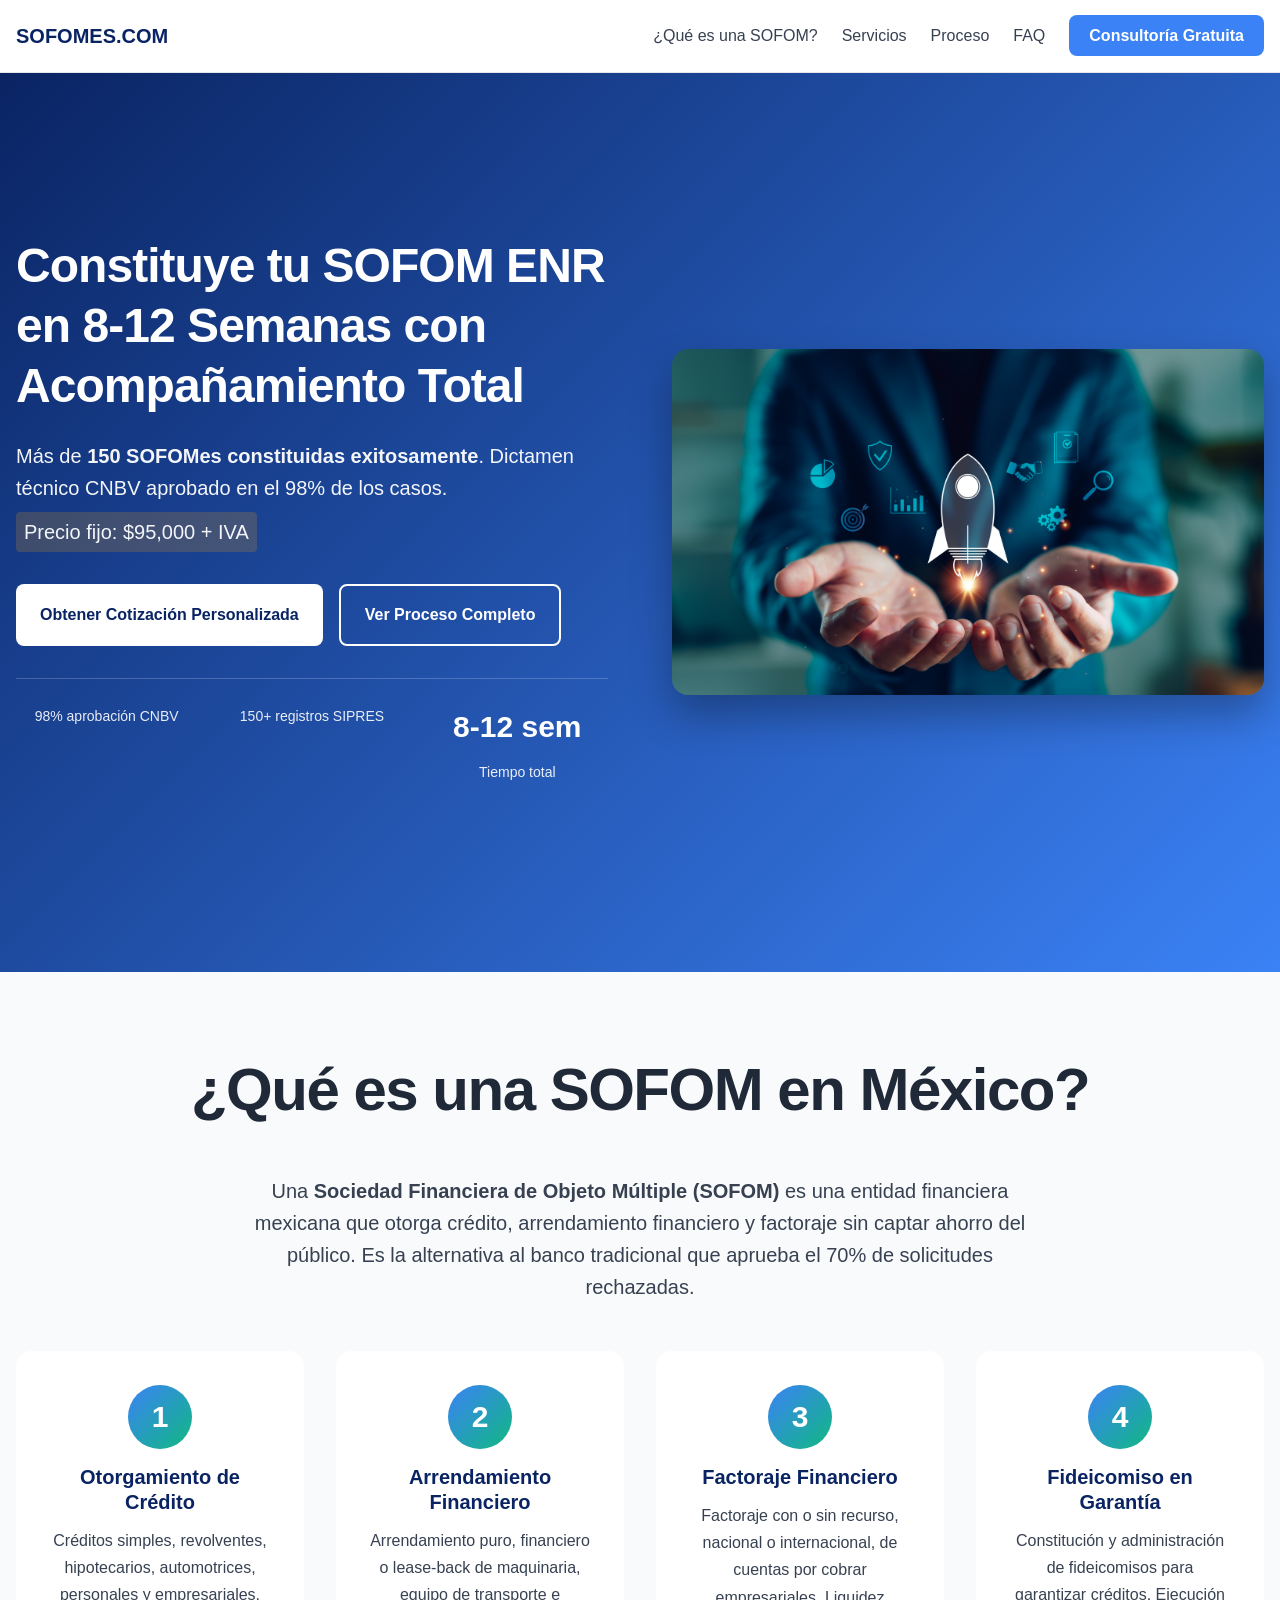
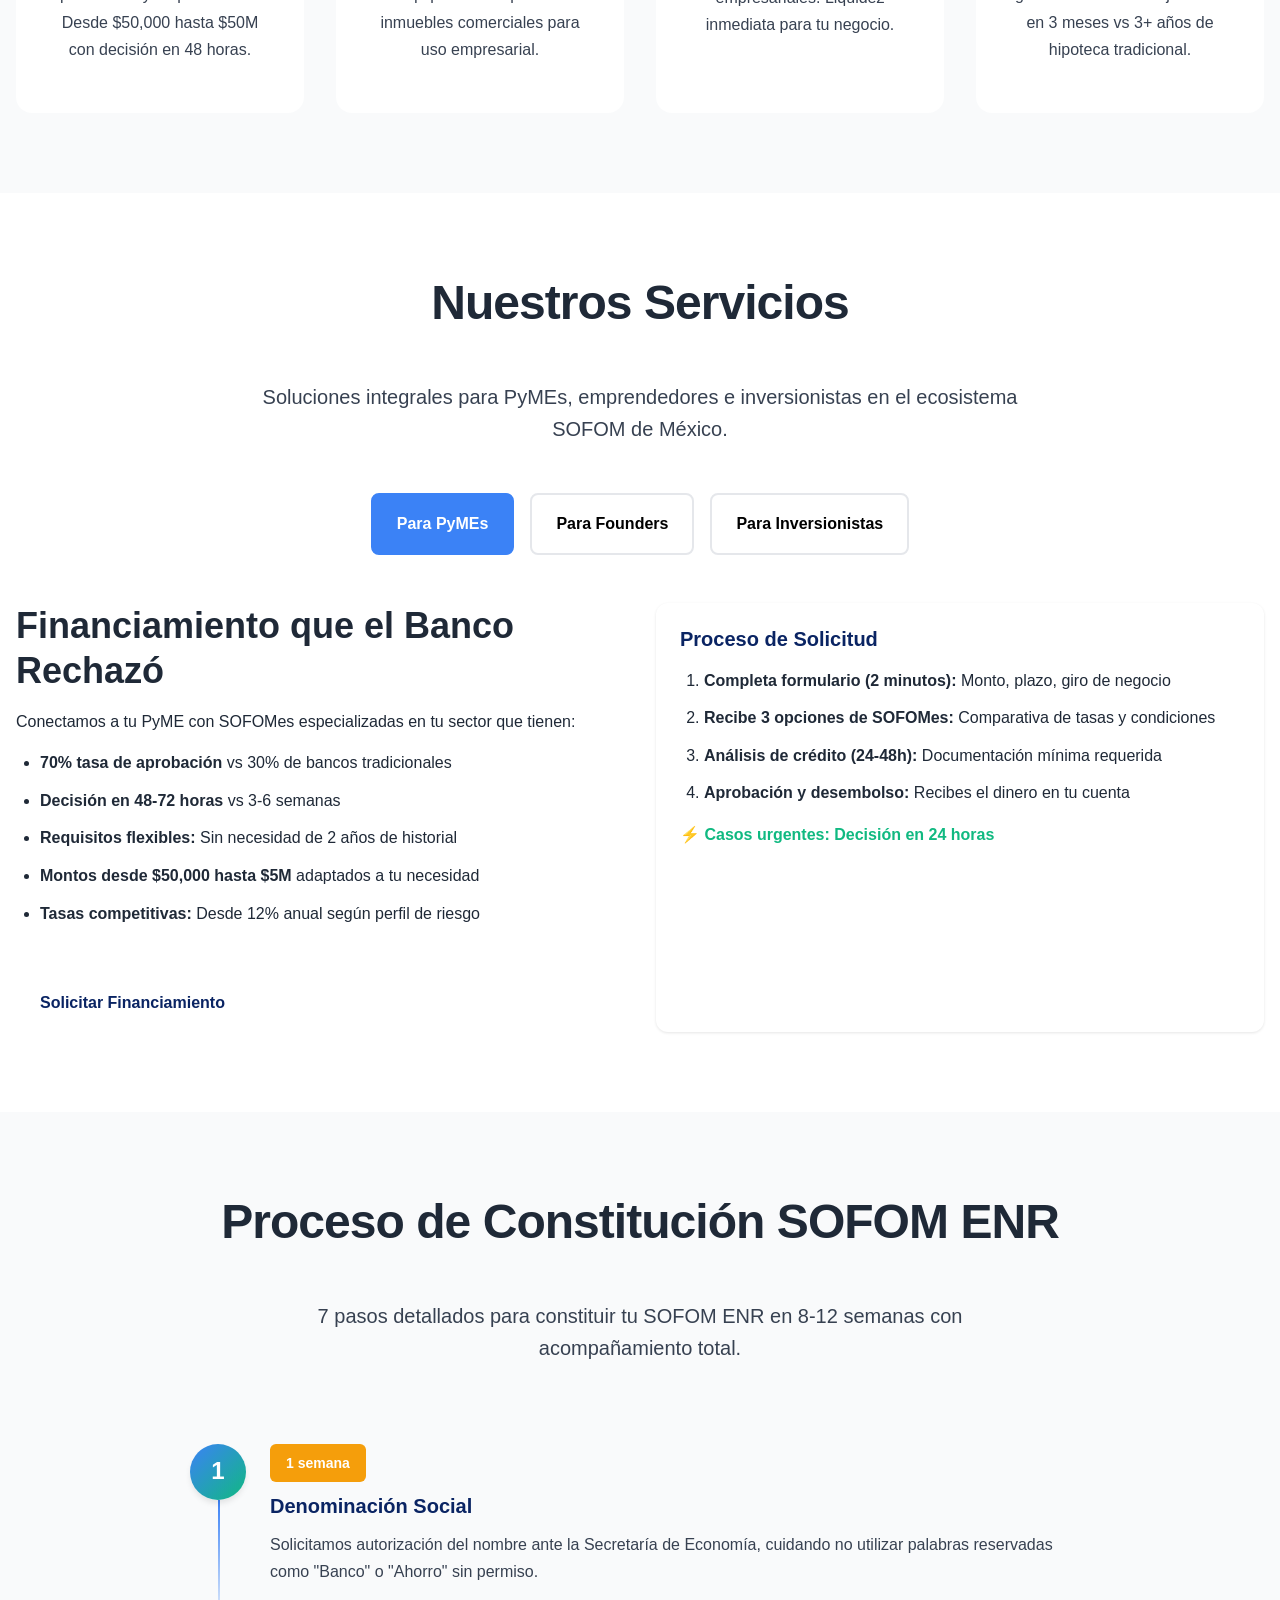
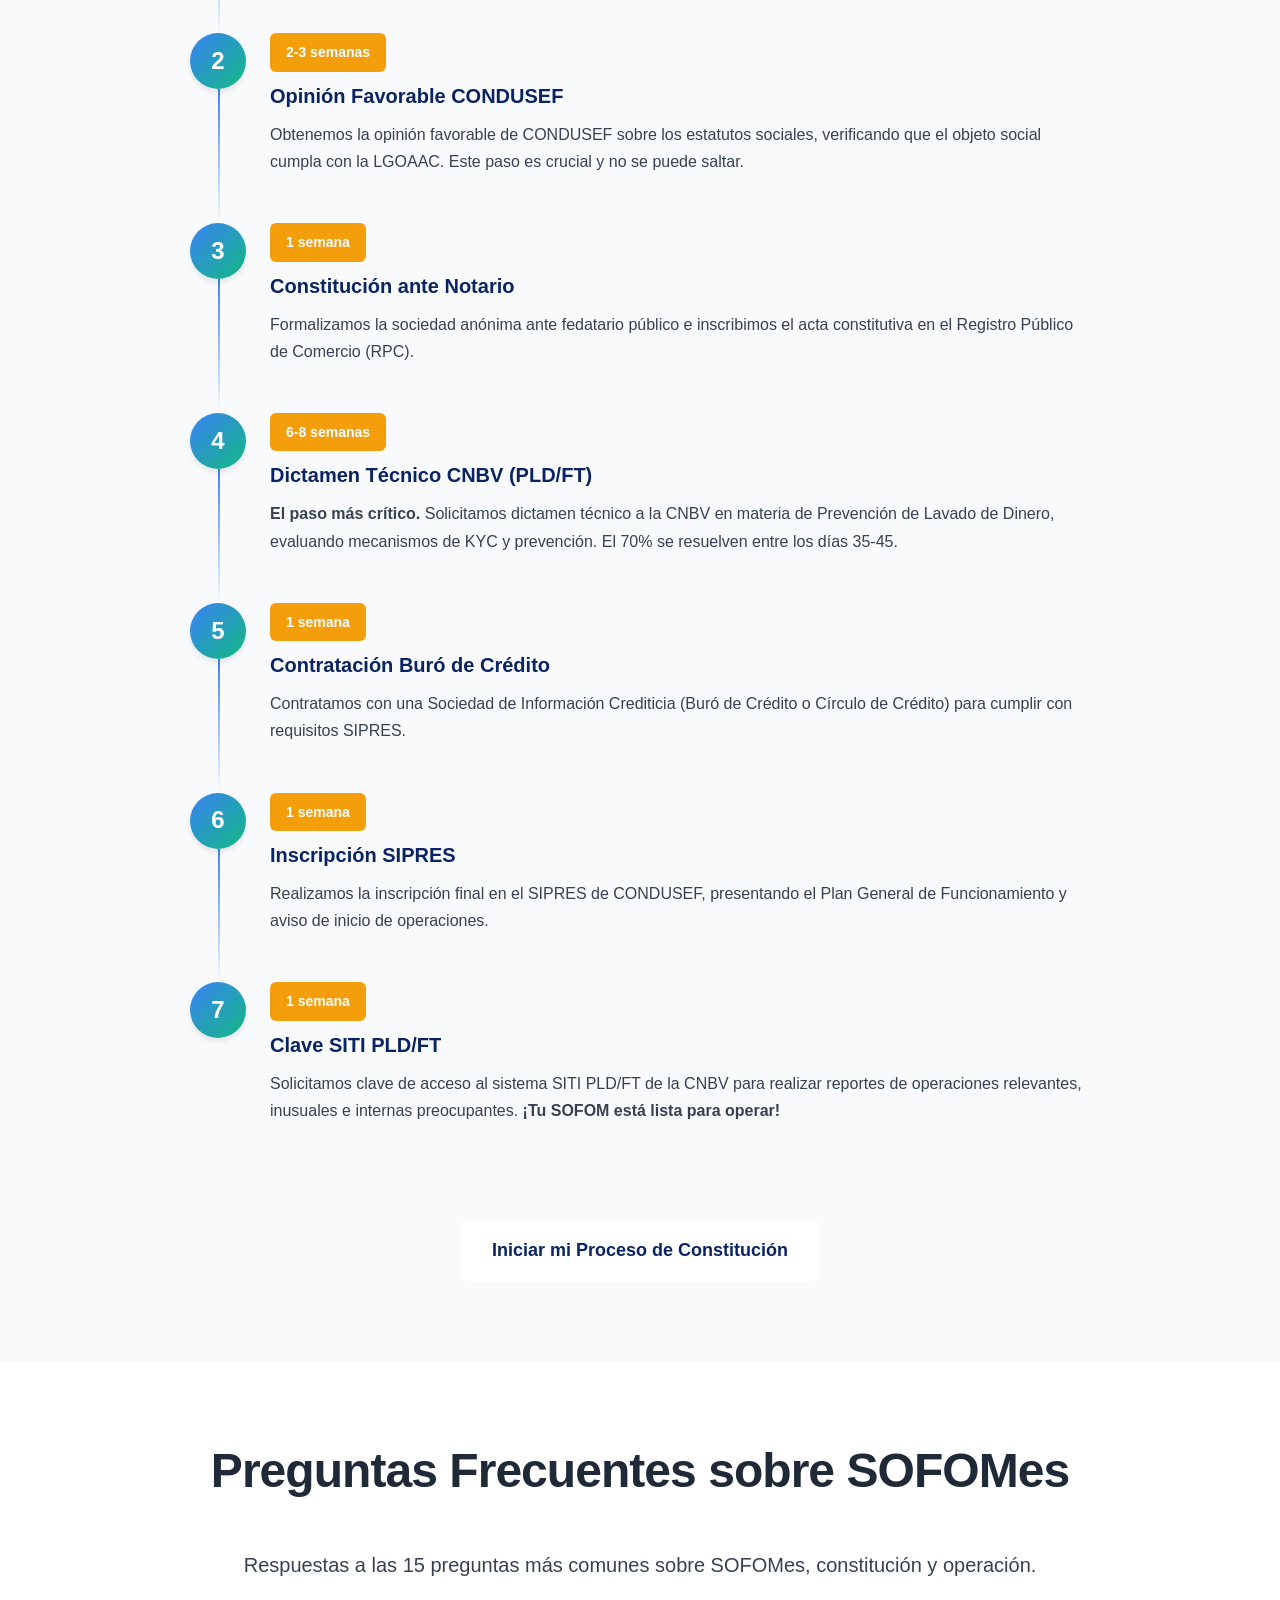
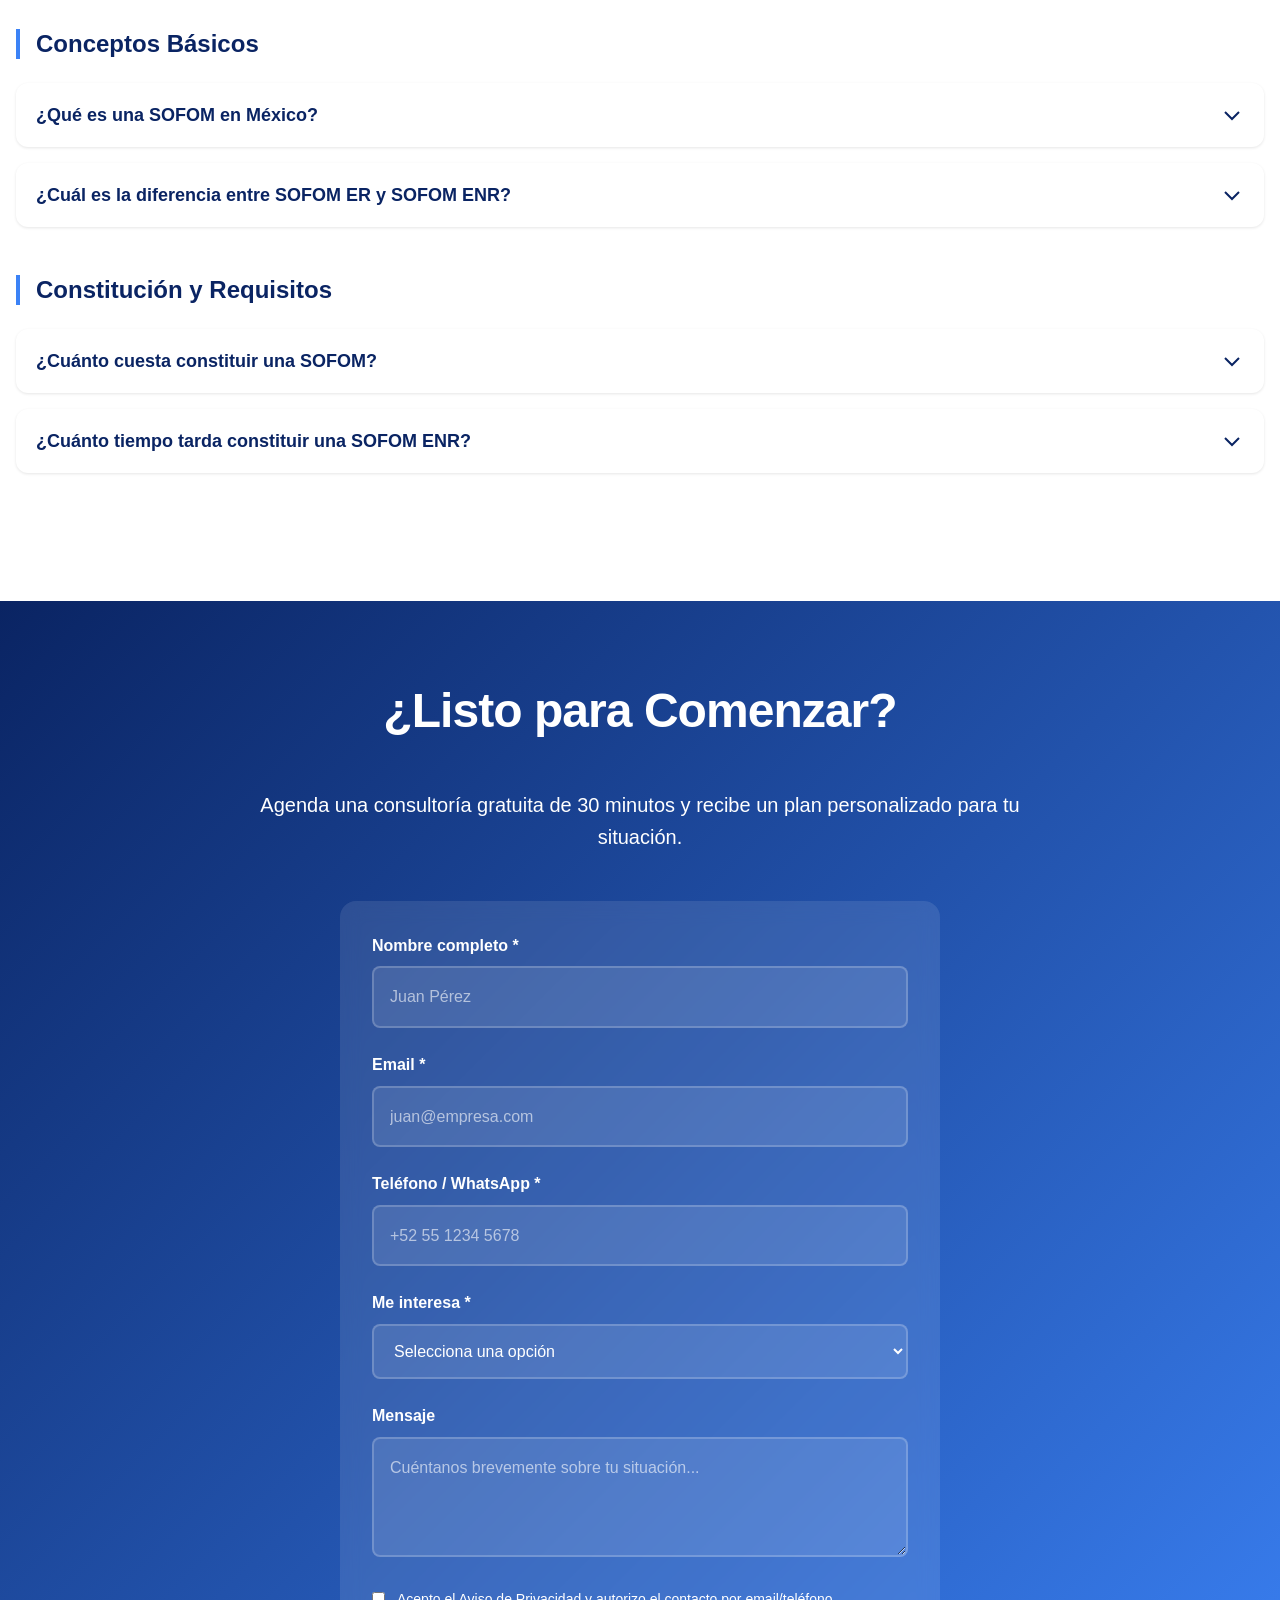
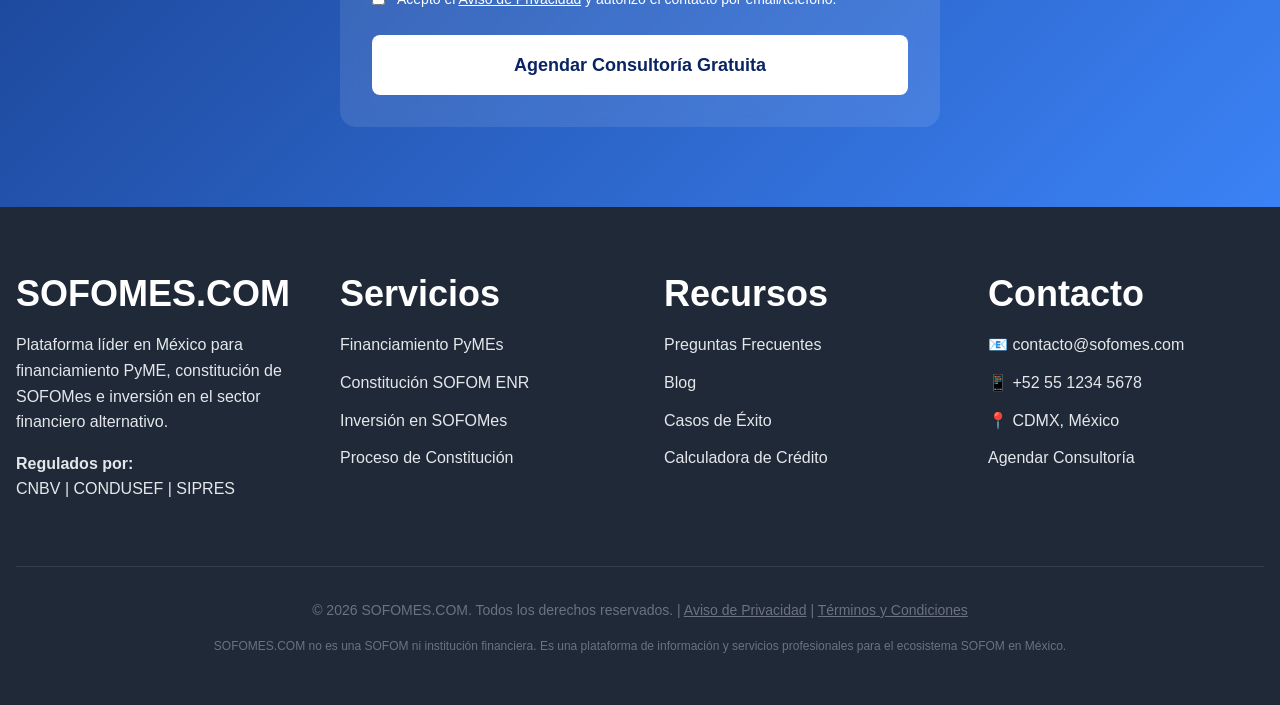
==== commit 3d818974: "estructura inicial" ====
--- a/index.html
+++ b/index.html
@@ -5,7 +5,7 @@
   <meta name="viewport" content="width=device-width, initial-scale=1.0">
 
   <!-- SEO Meta Tags -->
-  <title>SOFOMES en México: Financiamiento PyMEs y Constitución SOFOM ENR 2025</title>
+  <title>SOFOMES en México: Financiamiento PyMEs y Constitución SOFOM ENR <span id="year-title"></span></title>
   <meta name="description" content="Guía completa sobre SOFOMEs en México. Financiamiento para PyMEs, constitución de SOFOM ENR en 8-12 semanas. Alternativa al banco tradicional con 70% más aprobaciones.">
   <meta name="keywords" content="SOFOM, SOFOM ENR, financiamiento pymes, constituir sofom, crédito mexico, alternativa banco">
 
@@ -19,7 +19,7 @@
 
   <!-- Open Graph -->
   <meta property="og:title" content="SOFOMES en México: La Alternativa de Financiamiento para PyMEs">
-  <meta property="og:description" content="Obtén financiamiento que el banco rechazó o constituye tu SOFOM ENR en 8-12 semanas. Guía completa 2025.">
+  <meta property="og:description" content="Obtén financiamiento que el banco rechazó o constituye tu SOFOM ENR en 8-12 semanas. Guía completa." id="og-description-meta">
   <meta property="og:type" content="website">
   <meta property="og:url" content="https://sofomes.com/">
   <meta property="og:image" content="https://sofomes.com/assets/img/main.jpeg">
@@ -853,7 +853,7 @@
 
       <div class="footer-bottom">
         <p>
-          © 2025 SOFOMES.COM. Todos los derechos reservados. |
+          © <span class="current-year"></span> SOFOMES.COM. Todos los derechos reservados. |
           <a href="/privacidad" style="color: inherit; text-decoration: underline">Aviso de Privacidad</a> |
           <a href="/terminos" style="color: inherit; text-decoration: underline">Términos y Condiciones</a>
         </p>
@@ -966,5 +966,28 @@
   <!-- Defer JavaScript -->
   <script src="assets/js/personalization.js" defer></script>
   <script src="assets/js/main.js" defer></script>
+
+  <!-- Dynamic Year Update Script -->
+  <script>
+    (function() {
+      const currentYear = new Date().getFullYear();
+
+      // Update all elements with class 'current-year'
+      document.querySelectorAll('.current-year').forEach(el => {
+        el.textContent = currentYear;
+      });
+
+      // Update document title
+      document.title = document.title.replace(/<span[^>]*><\/span>/, currentYear);
+
+      // Update OG description meta tag
+      const ogDescMeta = document.getElementById('og-description-meta');
+      if (ogDescMeta) {
+        ogDescMeta.setAttribute('content',
+          ogDescMeta.getAttribute('content') + ' ' + currentYear + '.'
+        );
+      }
+    })();
+  </script>
 </body>
 </html>
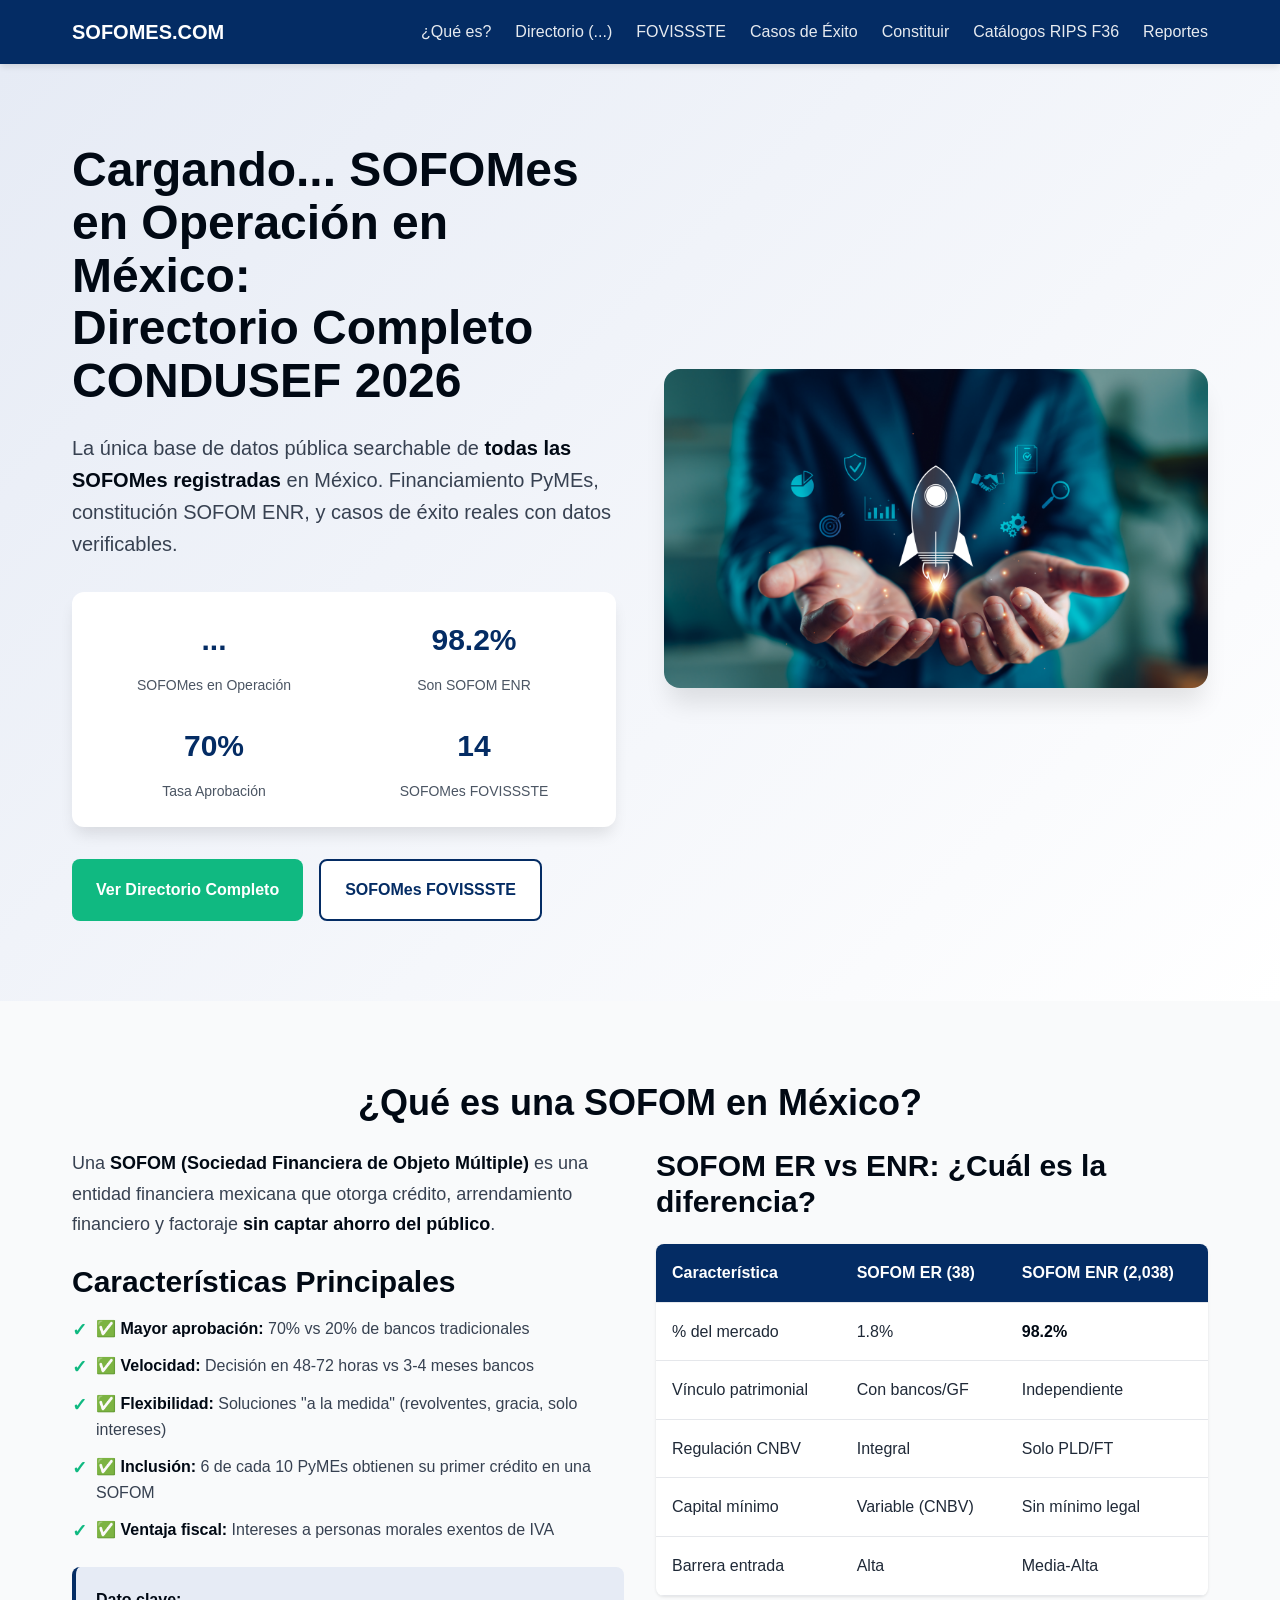
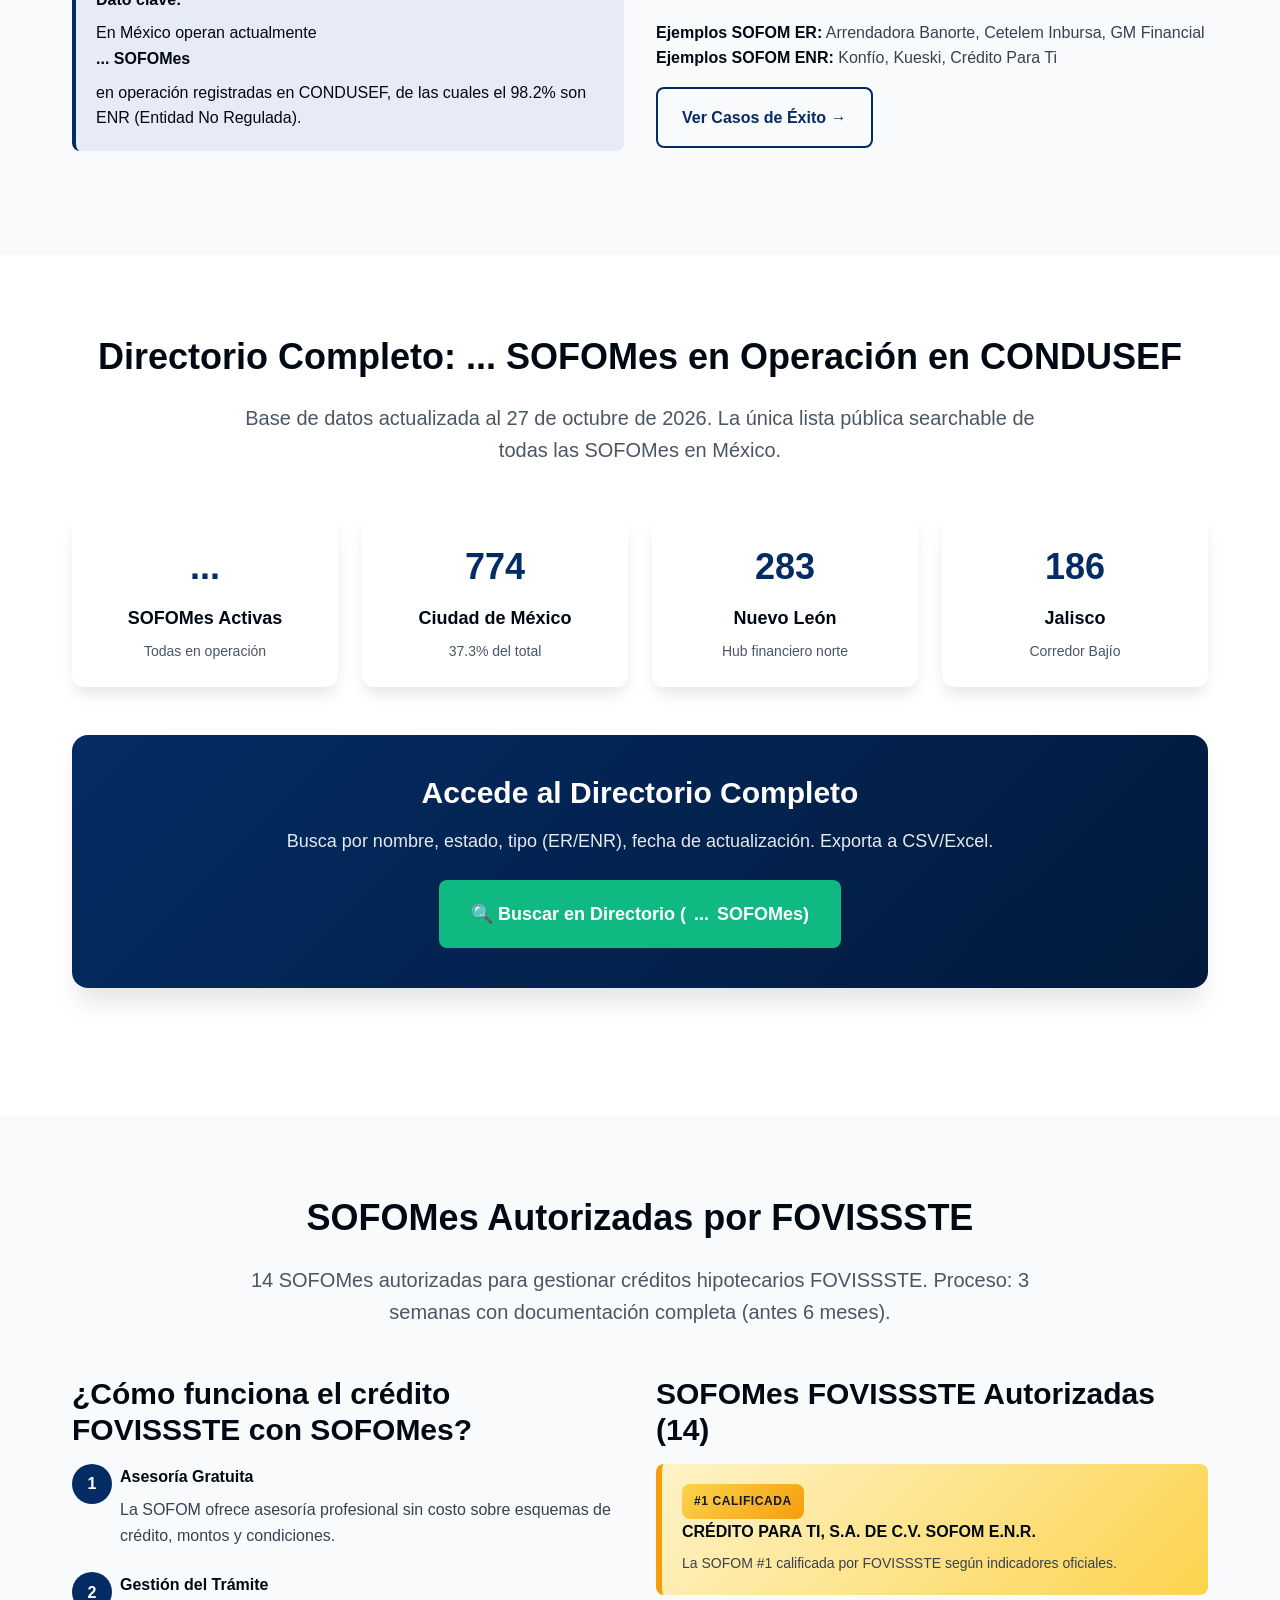
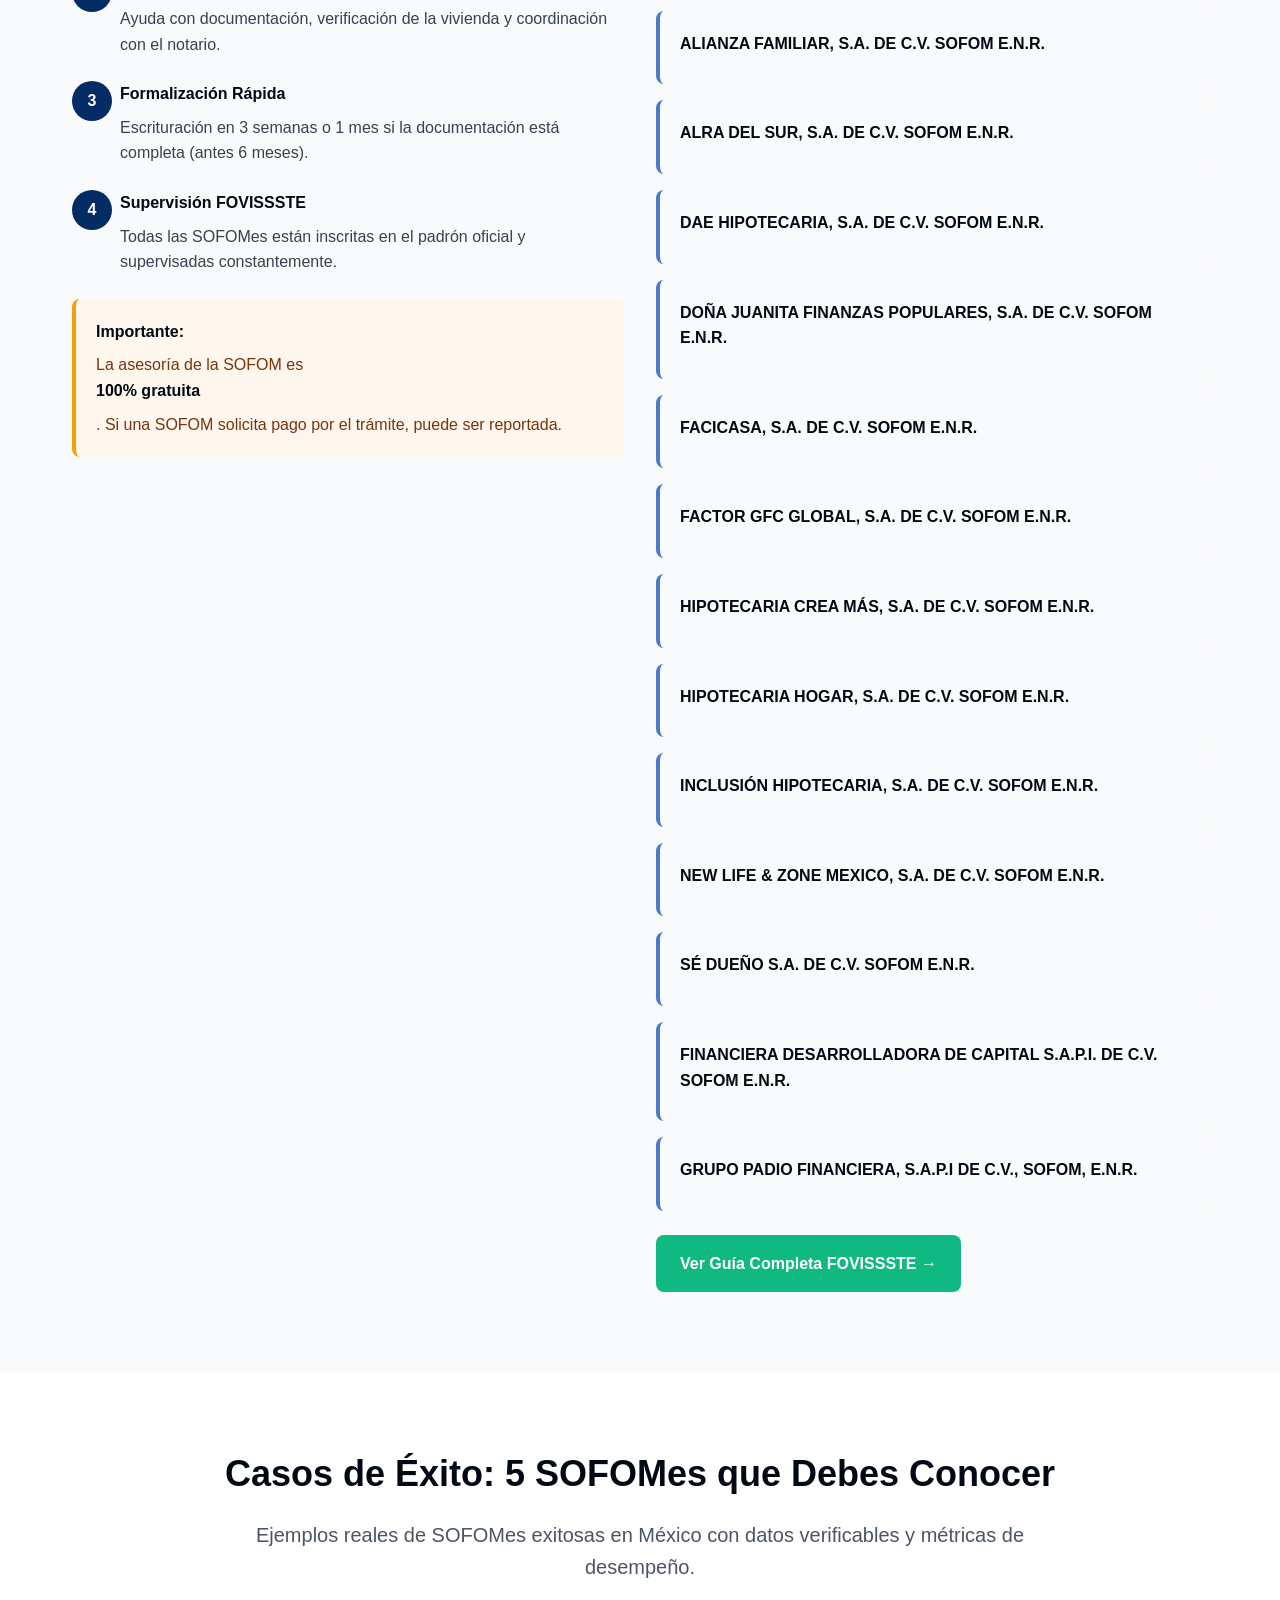
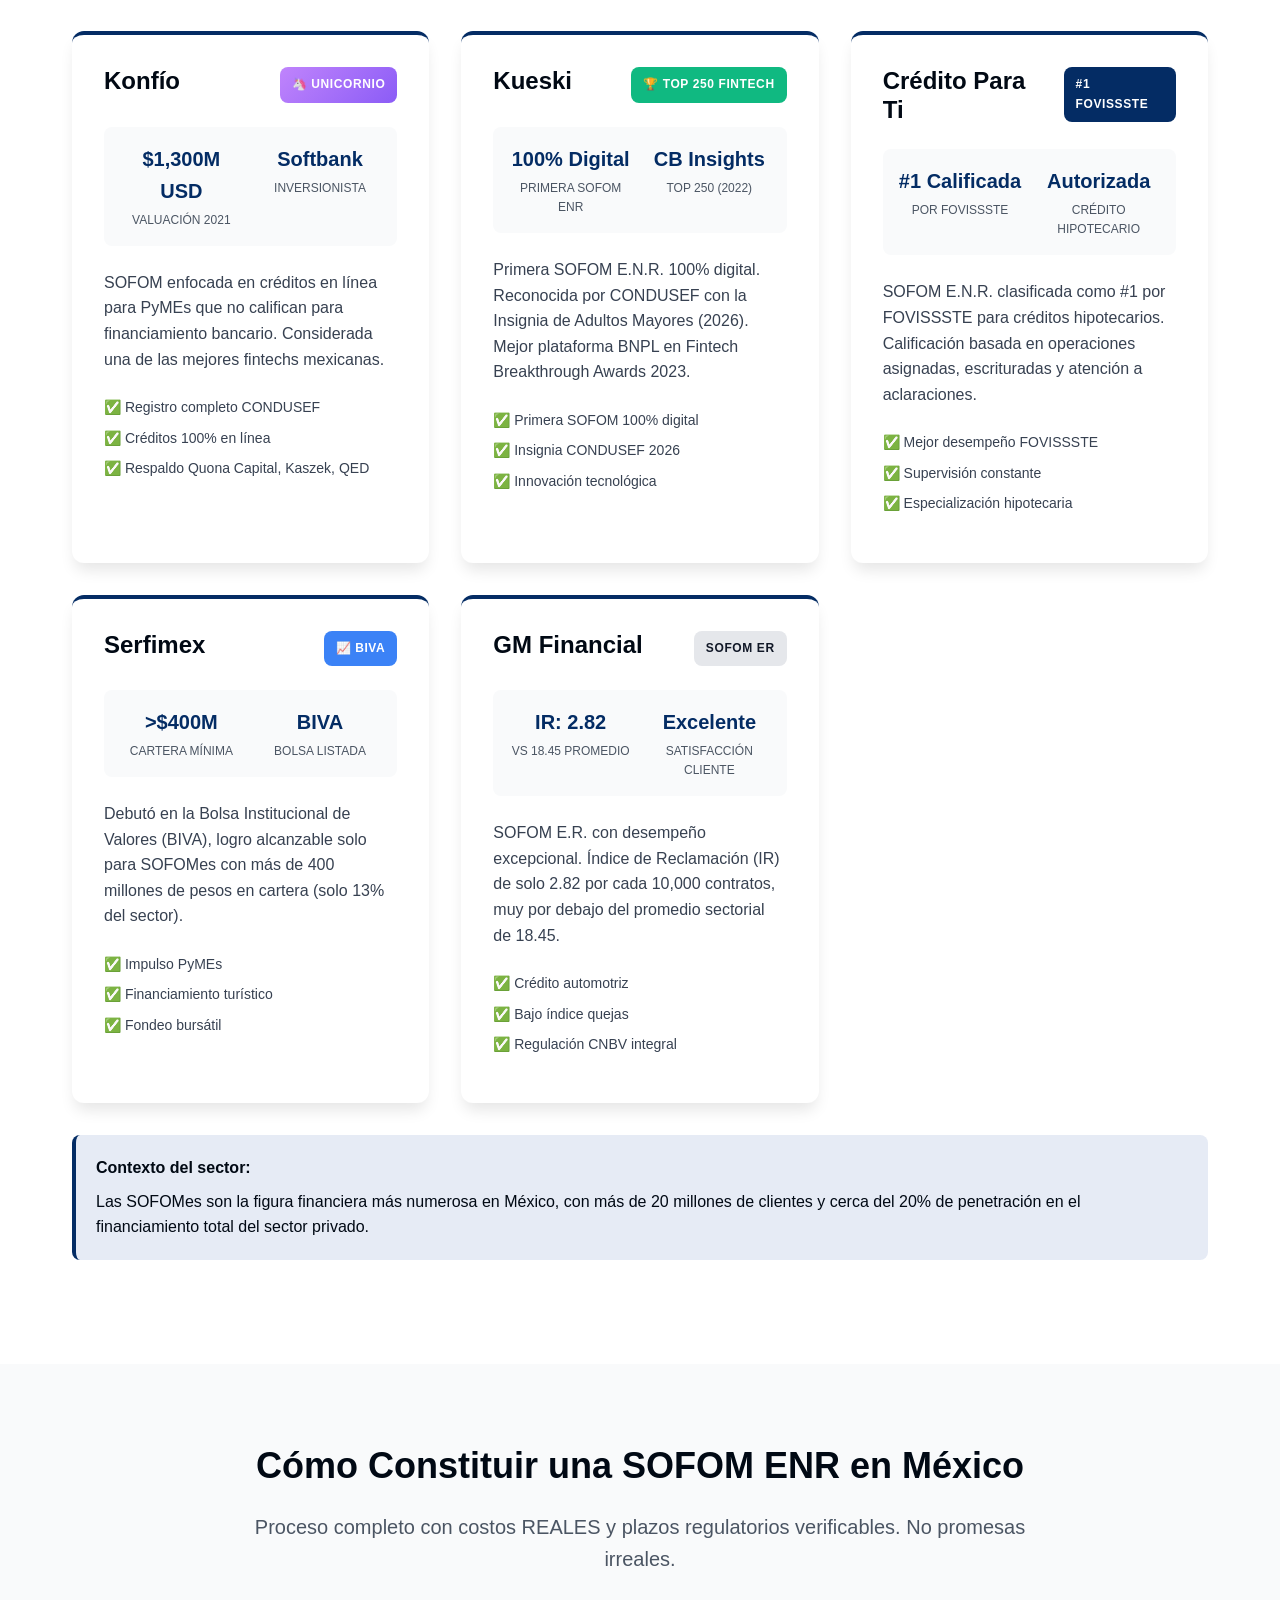
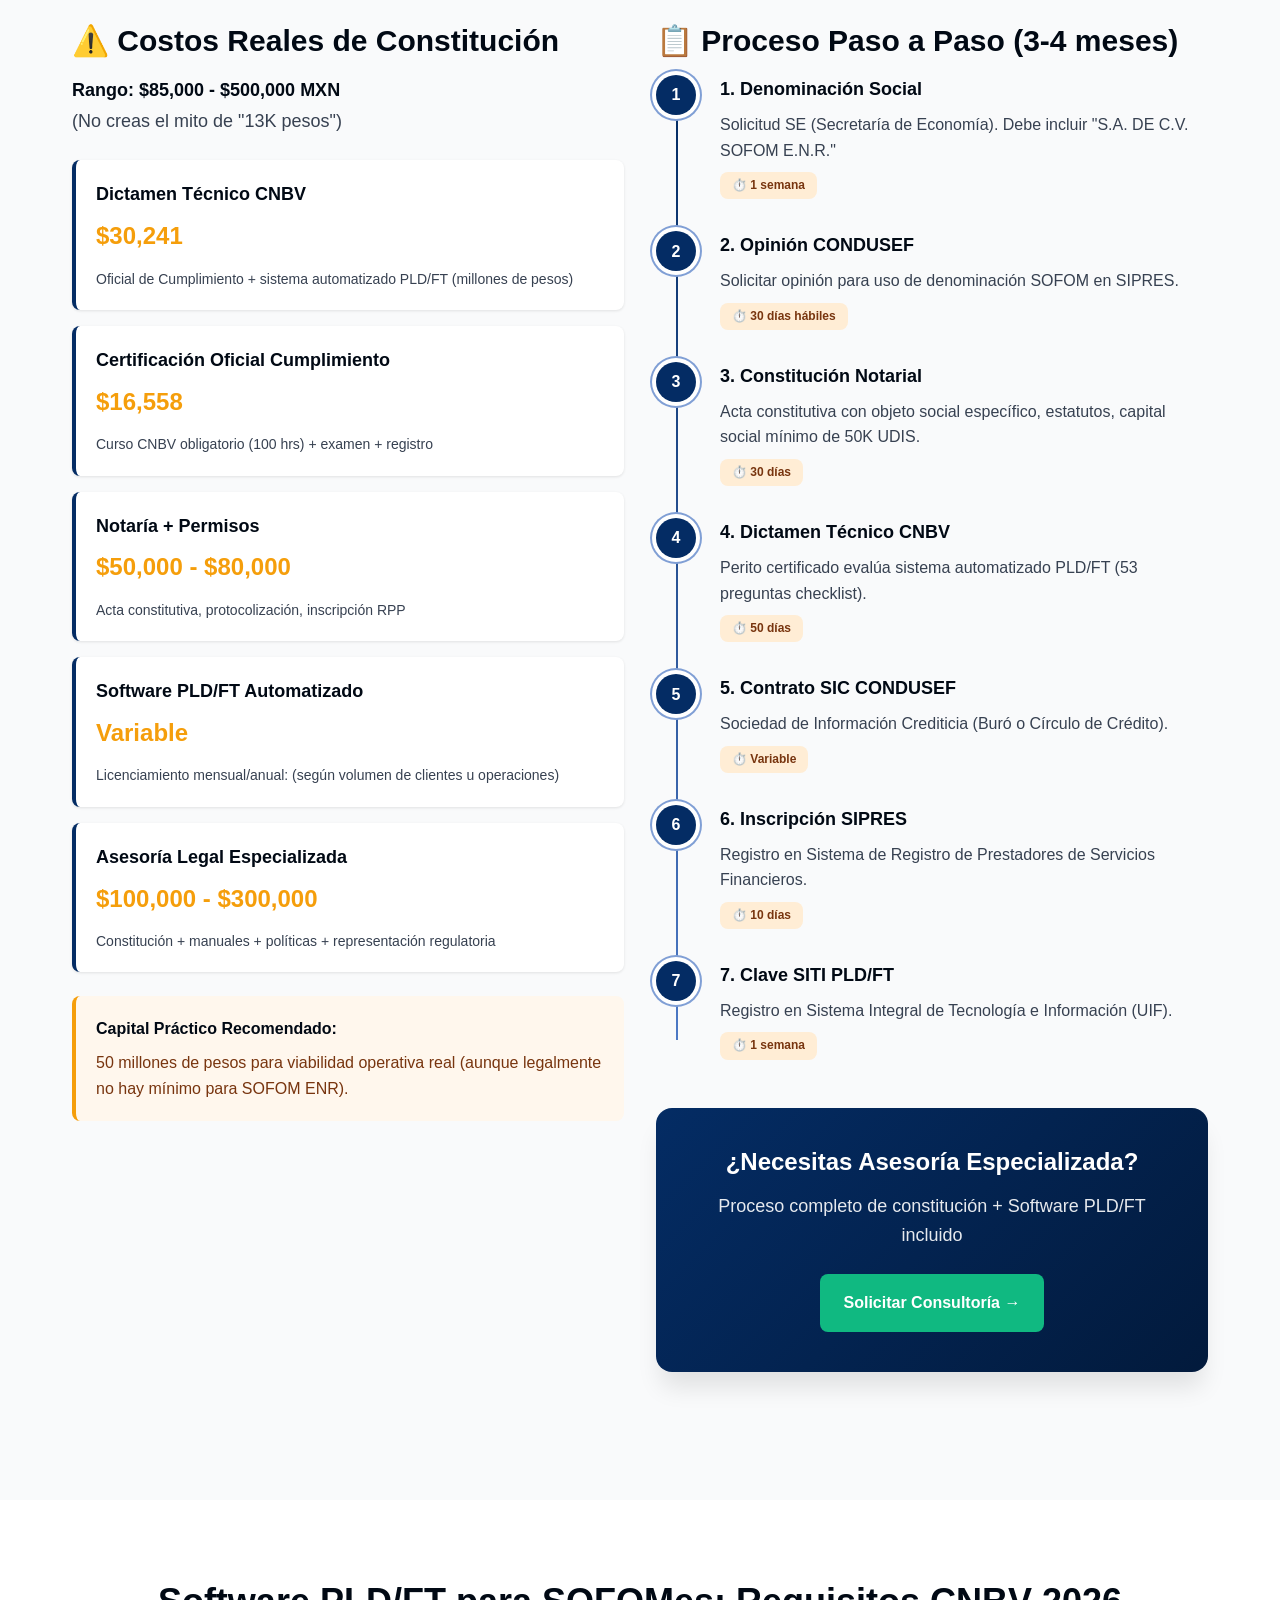
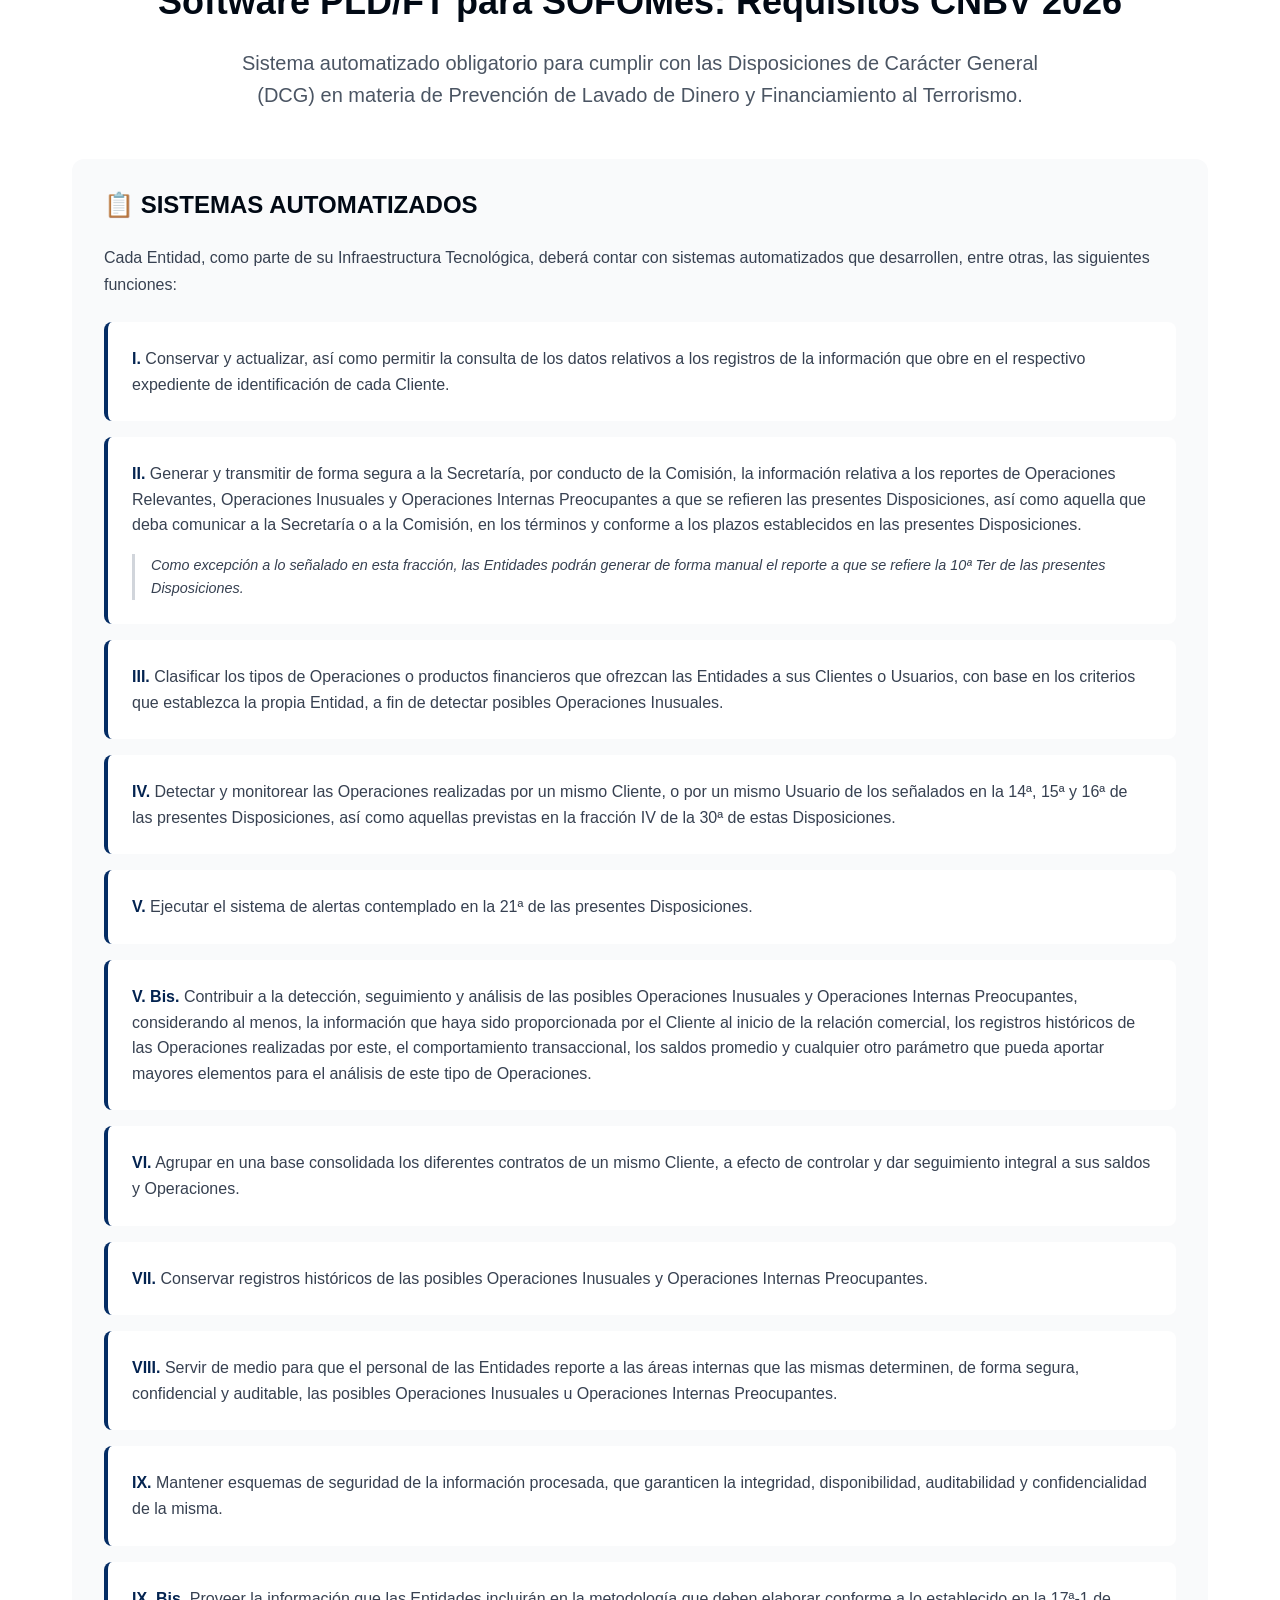
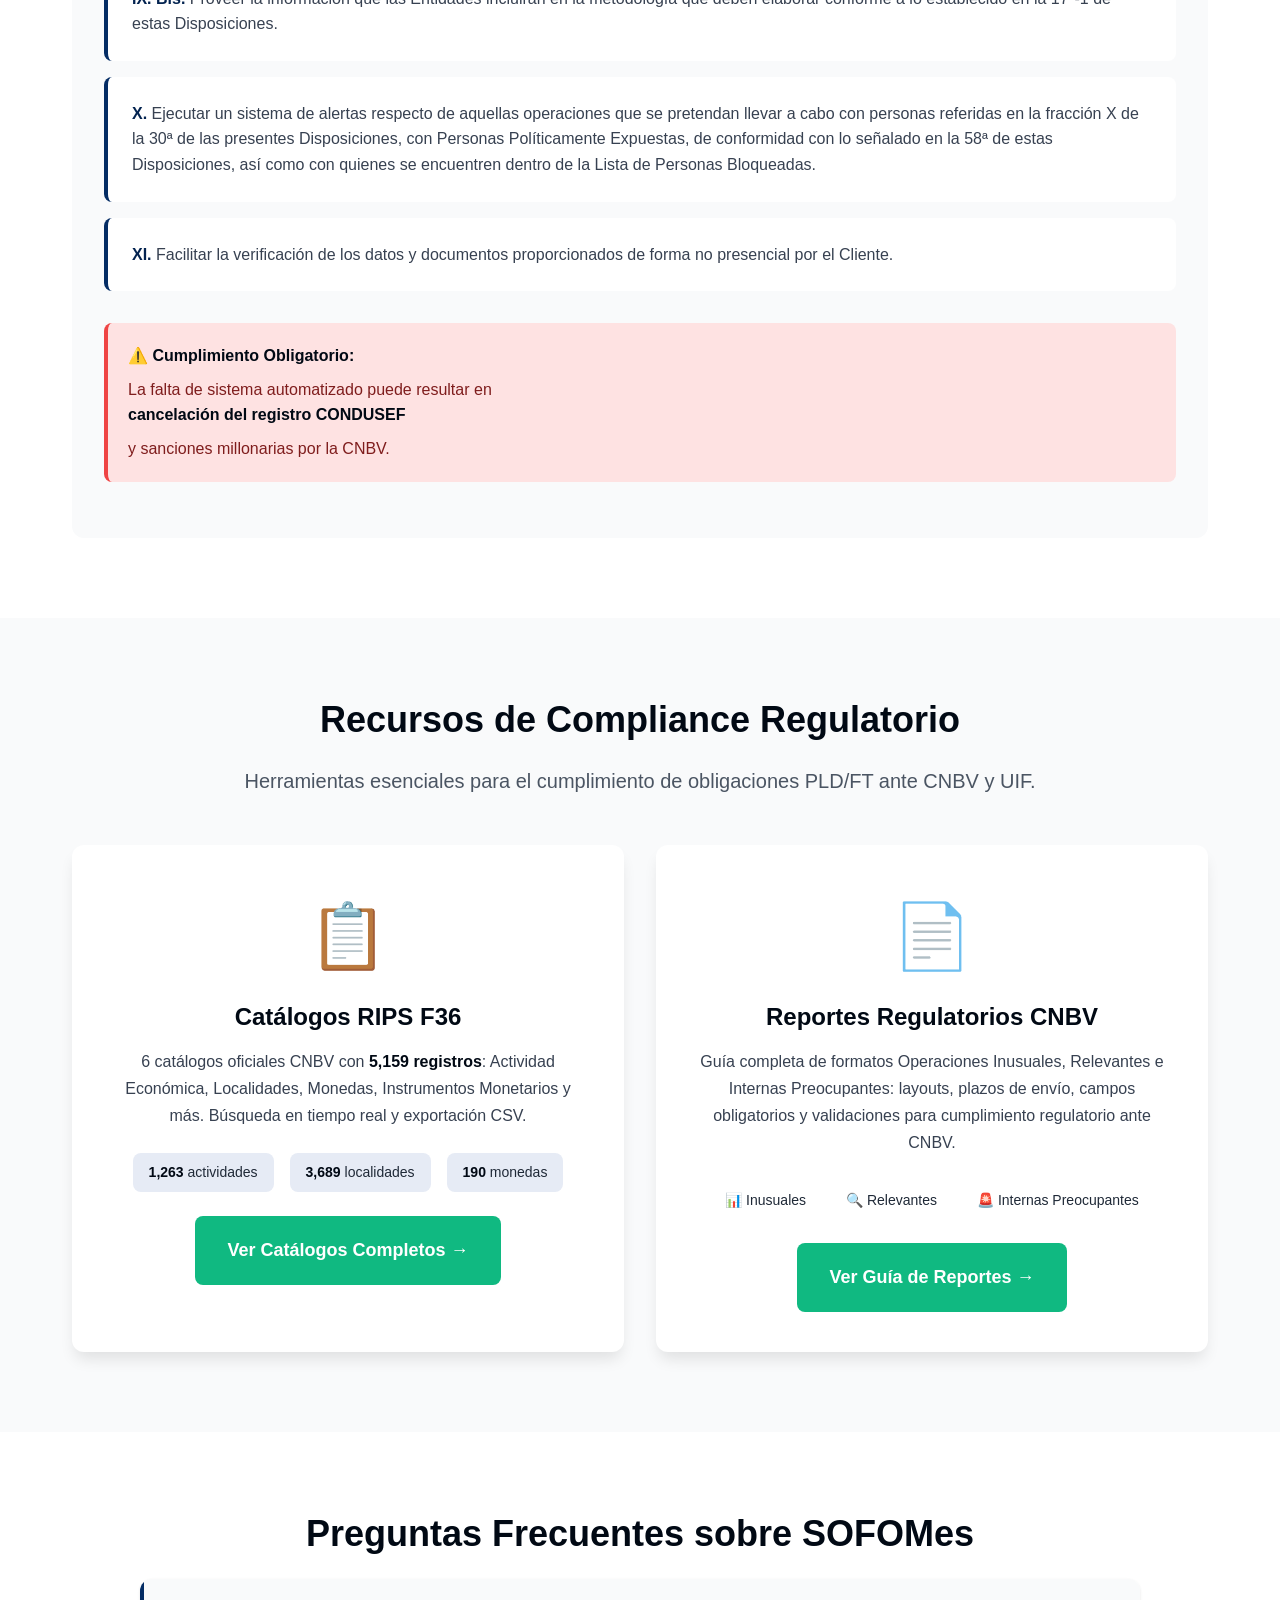
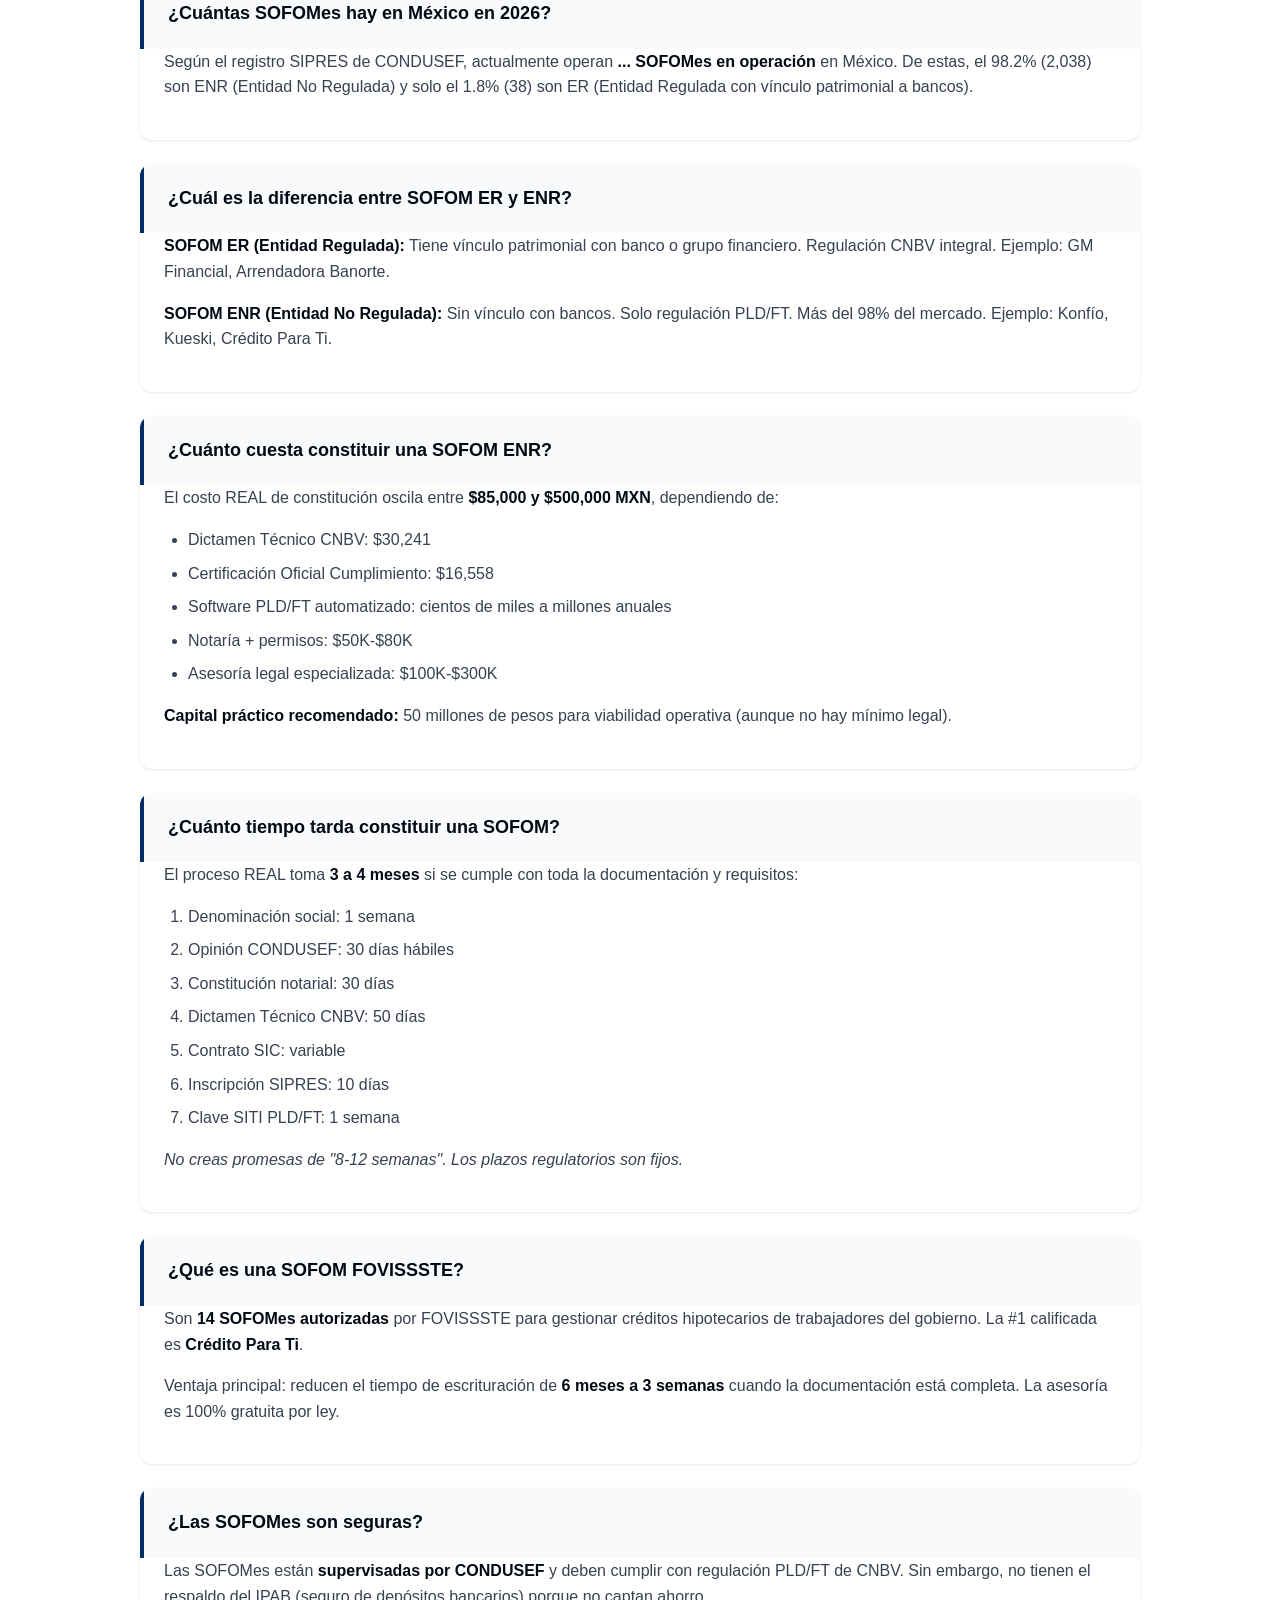
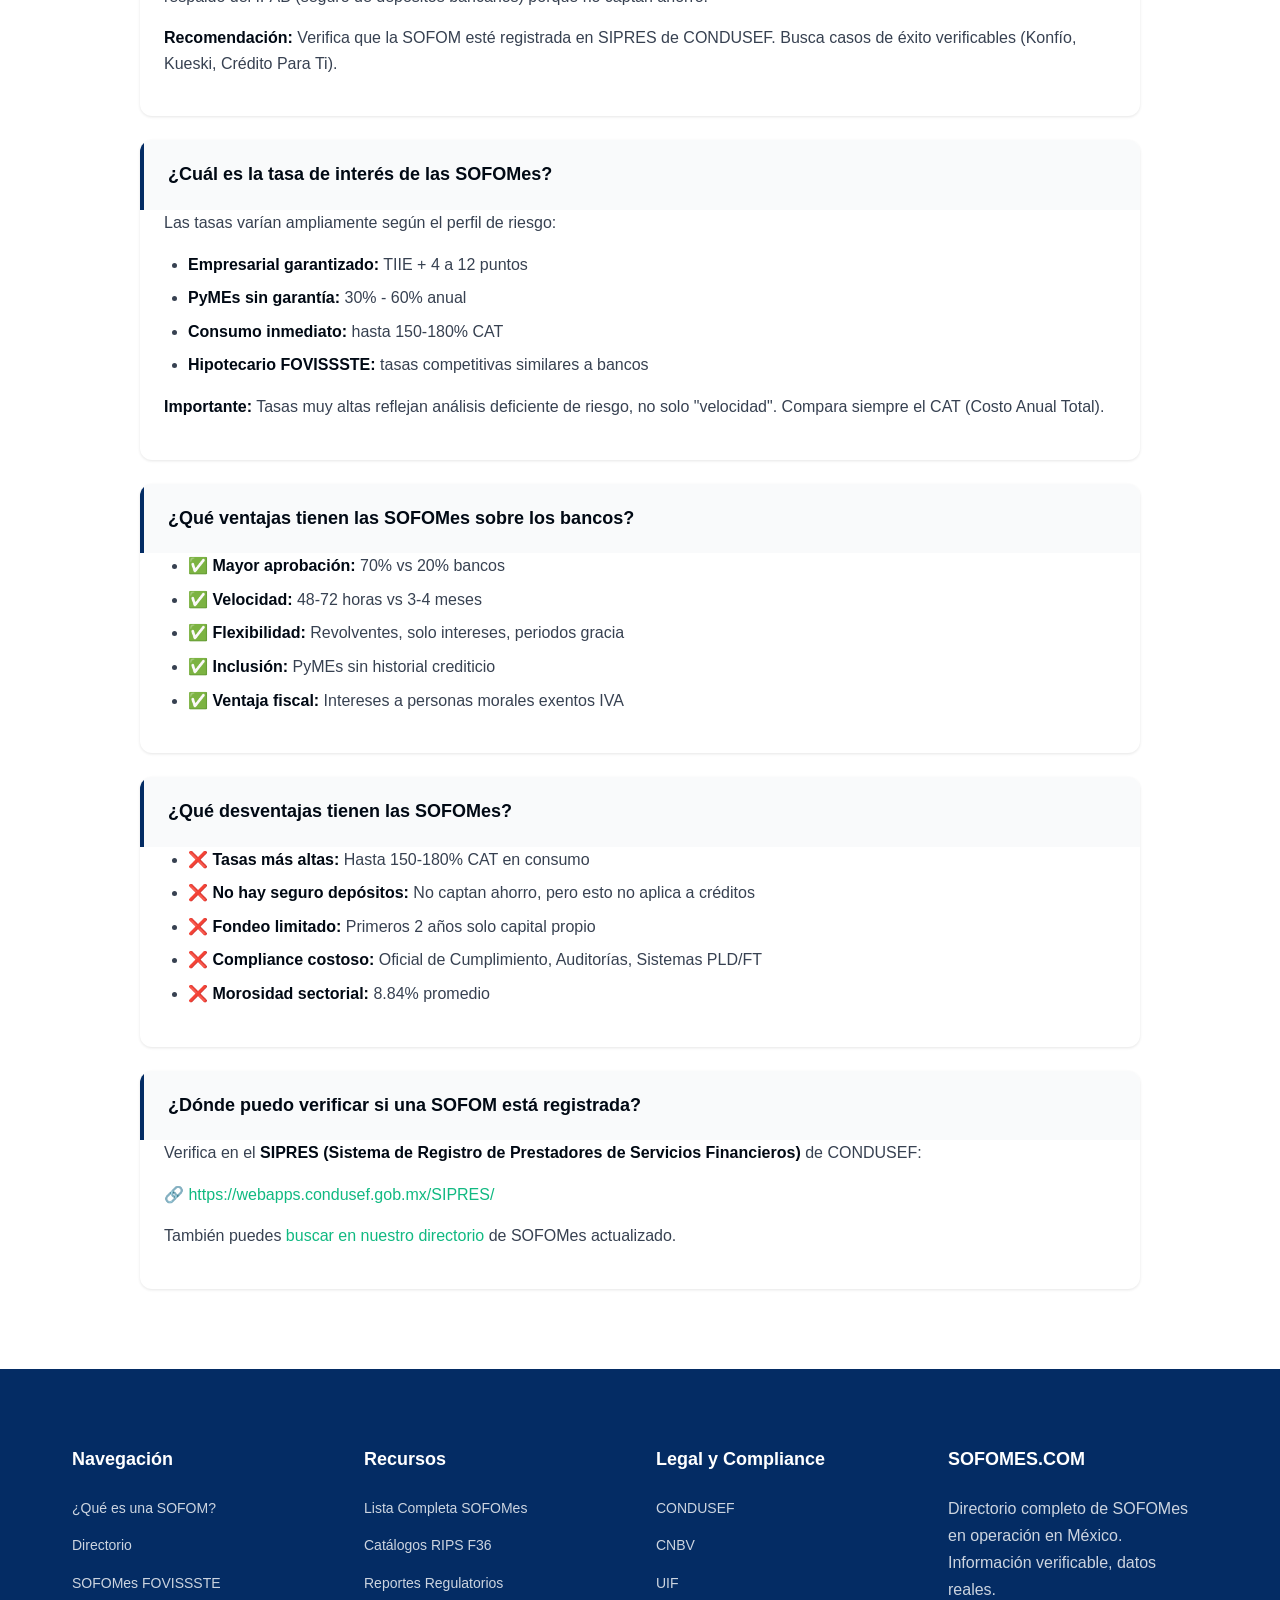
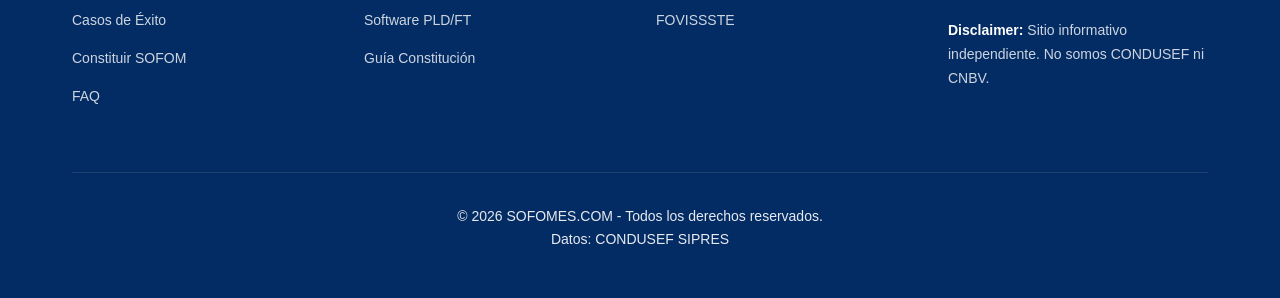
==== commit 2ecbc596: "Add robots.txt, sitemap.xml, and CSV files for internal operations - Created robots.txt to manage we" ====
--- a/index.html
+++ b/index.html
@@ -1,870 +1,43 @@
 <!DOCTYPE html>
-<html lang="es">
+<html lang="es-MX">
 <head>
   <meta charset="UTF-8">
   <meta name="viewport" content="width=device-width, initial-scale=1.0">
 
-  <!-- SEO Meta Tags -->
-  <title>SOFOMES en México: Financiamiento PyMEs y Constitución SOFOM ENR <span id="year-title"></span></title>
-  <meta name="description" content="Guía completa sobre SOFOMEs en México. Financiamiento para PyMEs, constitución de SOFOM ENR en 8-12 semanas. Alternativa al banco tradicional con 70% más aprobaciones.">
-  <meta name="keywords" content="SOFOM, SOFOM ENR, financiamiento pymes, constituir sofom, crédito mexico, alternativa banco">
+  <!-- Primary Meta Tags -->
+  <title>SOFOMes en México <span id="year-title"></span> | Directorio Completo CONDUSEF</title>
+  <meta name="description" content="Directorio completo de SOFOMes en operación en México. Financiamiento PyMEs, constitución SOFOM ENR, lista CONDUSEF actualizada. Casos reales: Konfío, Kueski, más.">
+  <meta name="keywords" content="SOFOM, SOFOM ENR, SOFOM FOVISSSTE, lista sofomes condusef, financiamiento pymes mexico, constituir sofom, kyc systems">
 
   <!-- Canonical URL -->
   <link rel="canonical" href="https://sofomes.com/">
 
   <!-- Robots -->
   <meta name="robots" content="index, follow, max-snippet:-1, max-image-preview:large, max-video-preview:-1">
-  <meta name="author" content="SOFOMES.COM - Expertos en Constitución de SOFOMes">
+  <meta name="author" content="SOFOMES.COM">
   <meta name="publisher" content="SOFOMES.COM">
 
   <!-- Open Graph -->
-  <meta property="og:title" content="SOFOMES en México: La Alternativa de Financiamiento para PyMEs">
-  <meta property="og:description" content="Obtén financiamiento que el banco rechazó o constituye tu SOFOM ENR en 8-12 semanas. Guía completa." id="og-description-meta">
+  <meta property="og:title" content="SOFOMes en México | Directorio Completo CONDUSEF" id="og-title-meta">
+  <meta property="og:description" content="Directorio completo de SOFOMes en operación en CONDUSEF. Financiamiento PyMEs, constitución, casos de éxito reales.">
   <meta property="og:type" content="website">
   <meta property="og:url" content="https://sofomes.com/">
   <meta property="og:image" content="https://sofomes.com/assets/img/main.jpeg">
-  <meta property="og:image:width" content="1200">
-  <meta property="og:image:height" content="630">
   <meta property="og:locale" content="es_MX">
-  <meta property="og:site_name" content="SOFOMES.COM">
 
   <!-- Twitter Card -->
   <meta name="twitter:card" content="summary_large_image">
-  <meta name="twitter:title" content="SOFOMES en México: Financiamiento PyMEs y Constitución SOFOM ENR">
-  <meta name="twitter:description" content="Guía completa sobre SOFOMes en México. Constitución en 8-12 semanas con 98% aprobación CNBV.">
+  <meta name="twitter:title" content="SOFOMes en México | Directorio CONDUSEF">
+  <meta name="twitter:description" content="Directorio completo + guía de constitución + casos reales">
   <meta name="twitter:image" content="https://sofomes.com/assets/img/main.jpeg">
 
-  <!-- Preconnect -->
-  <link rel="preconnect" href="https://fonts.googleapis.com">
-  <link rel="preconnect" href="https://fonts.gstatic.com" crossorigin>
-
-  <!-- Preload Critical Resources -->
-  <link rel="preload" href="assets/fonts/inter-latin-400.woff2" as="font" type="font/woff2" crossorigin>
-  <link rel="preload" href="assets/fonts/inter-latin-700.woff2" as="font" type="font/woff2" crossorigin>
-
-  <!-- Critical CSS Inline -->
-  <style>
-    /* CSS Variables */
-    :root {
-      /* Colors */
-      --primary-900: #0A2463;
-      --primary-500: #3B82F6;
-      --secondary-900: #065F46;
-      --secondary-500: #10B981;
-      --accent-500: #F59E0B;
-      --neutral-900: #1F2937;
-      --neutral-700: #374151;
-      --neutral-500: #6B7280;
-      --neutral-200: #E5E7EB;
-      --neutral-100: #F3F4F6;
-      --neutral-50: #F9FAFB;
-      --white: #FFFFFF;
-
-      /* Typography */
-      --font-body: 'Inter', -apple-system, BlinkMacSystemFont, 'Segoe UI', sans-serif;
-      --text-xs: 0.75rem;
-      --text-sm: 0.875rem;
-      --text-base: 1rem;
-      --text-lg: 1.125rem;
-      --text-xl: 1.25rem;
-      --text-2xl: 1.5rem;
-      --text-3xl: 1.875rem;
-      --text-4xl: 2.25rem;
-      --text-5xl: 3rem;
-
-      /* Spacing */
-      --space-1: 0.25rem;
-      --space-2: 0.5rem;
-      --space-3: 0.75rem;
-      --space-4: 1rem;
-      --space-5: 1.25rem;
-      --space-6: 1.5rem;
-      --space-8: 2rem;
-      --space-10: 2.5rem;
-      --space-12: 3rem;
-      --space-16: 4rem;
-      --space-20: 5rem;
-
-      /* Layout */
-      --max-width: 1280px;
-      --container-padding: 1rem;
-    }
-
-    /* Reset */
-    *,*::before,*::after{box-sizing:border-box;margin:0;padding:0}
-    html{-webkit-font-smoothing:antialiased;-moz-osx-font-smoothing:grayscale}
-    body{font-family:var(--font-body);line-height:1.6;color:var(--neutral-900);background:var(--white)}
-    img,picture,video,canvas,svg{display:block;max-width:100%}
-    input,button,textarea,select{font:inherit}
-
-    /* Typography */
-    h1,h2,h3,h4,h5,h6{font-weight:700;line-height:1.25;margin-bottom:var(--space-4)}
-    h1{font-size:clamp(2.5rem,5vw,3.75rem);letter-spacing:-0.025em}
-    h2{font-size:clamp(2rem,4vw,3rem);letter-spacing:-0.02em}
-    h3{font-size:clamp(1.5rem,3vw,2.25rem)}
-    p{margin-bottom:var(--space-4)}
-
-    /* Container */
-    .container{max-width:var(--max-width);margin:0 auto;padding:0 var(--container-padding)}
-
-    /* Navigation */
-    .nav{position:fixed;top:0;left:0;right:0;z-index:100;background:rgba(255,255,255,0.95);backdrop-filter:blur(8px);border-bottom:1px solid var(--neutral-200);transition:box-shadow 0.3s ease}
-    .nav.scrolled{box-shadow:0 4px 6px -1px rgba(0,0,0,0.1)}
-    .nav-content{display:flex;justify-content:space-between;align-items:center;height:72px}
-    .nav-logo{font-size:var(--text-xl);font-weight:700;color:var(--primary-900);text-decoration:none}
-    .nav-menu{display:flex;gap:var(--space-6);list-style:none}
-    .nav-link{color:var(--neutral-700);text-decoration:none;font-weight:500;transition:color 0.2s ease}
-    .nav-link:hover{color:var(--primary-500)}
-    .nav-cta{background:var(--primary-500);color:var(--white);padding:var(--space-3) var(--space-5);border-radius:8px;text-decoration:none;font-weight:600;transition:background 0.2s ease}
-    .nav-cta:hover{background:var(--primary-900)}
-
-    /* Mobile Menu Toggle */
-    .nav-toggle{display:none;flex-direction:column;gap:4px;background:none;border:none;cursor:pointer;padding:var(--space-2)}
-    .nav-toggle span{width:24px;height:2px;background:var(--neutral-900);transition:all 0.3s ease}
-
-    @media(max-width:768px){
-      .nav-menu{display:none;position:absolute;top:72px;left:0;right:0;background:var(--white);flex-direction:column;padding:var(--space-4);border-bottom:1px solid var(--neutral-200)}
-      .nav-menu.active{display:flex}
-      .nav-toggle{display:flex}
-    }
-
-    /* Hero Section */
-    .hero{position:relative;min-height:100vh;display:flex;align-items:center;background:linear-gradient(135deg,#0A2463 0%,#3B82F6 100%);padding:var(--space-20) 0;margin-top:72px}
-    .hero-content{position:relative;z-index:1;display:grid;gap:var(--space-12);align-items:center}
-    @media(min-width:1024px){
-      .hero-content{grid-template-columns:1fr 1fr;gap:var(--space-16)}
-    }
-    .hero-text{color:var(--white)}
-    .hero-title{color:var(--white);margin-bottom:var(--space-6)}
-    .hero-subtitle{font-size:var(--text-xl);margin-bottom:var(--space-8);opacity:0.95}
-    .hero-cta-group{display:flex;flex-wrap:wrap;gap:var(--space-4);margin-bottom:var(--space-8)}
-
-    /* Buttons */
-    .btn{display:inline-flex;align-items:center;gap:var(--space-2);padding:var(--space-4) var(--space-6);border-radius:8px;font-weight:600;text-decoration:none;transition:all 0.2s ease;cursor:pointer;border:none;font-size:var(--text-base)}
-    .btn-primary{background:var(--white);color:var(--primary-900)}
-    .btn-primary:hover{transform:translateY(-2px);box-shadow:0 10px 25px -5px rgba(0,0,0,0.2)}
-    .btn-secondary{background:transparent;color:var(--white);border:2px solid var(--white)}
-    .btn-secondary:hover{background:var(--white);color:var(--primary-900)}
-
-    /* Trust Bar */
-    .trust-bar{display:grid;grid-template-columns:repeat(auto-fit,minmax(150px,1fr));gap:var(--space-6);padding:var(--space-6) 0;border-top:1px solid rgba(255,255,255,0.2)}
-    .trust-item{text-align:center;color:var(--white)}
-    .trust-item strong{display:block;font-size:var(--text-3xl);margin-bottom:var(--space-2)}
-    .trust-item span{font-size:var(--text-sm);opacity:0.9}
-
-    /* Section */
-    .section{padding:var(--space-20) 0}
-    .section-title{text-align:center;margin-bottom:var(--space-12)}
-    .section-subtitle{text-align:center;font-size:var(--text-xl);color:var(--neutral-700);max-width:800px;margin:0 auto var(--space-12)}
-  </style>
-</head>
-<body>
-  <!-- Navigation -->
-  <nav class="nav" id="main-nav">
-    <div class="container">
-      <div class="nav-content">
-        <a href="/" class="nav-logo">SOFOMES.COM</a>
-
-        <ul class="nav-menu" id="nav-menu">
-          <li><a href="#que-es-sofom" class="nav-link">¿Qué es una SOFOM?</a></li>
-          <li><a href="#servicios" class="nav-link">Servicios</a></li>
-          <li><a href="#proceso" class="nav-link">Proceso</a></li>
-          <li><a href="#faq" class="nav-link">FAQ</a></li>
-          <li><a href="#contacto" class="nav-cta">Consultoría Gratuita</a></li>
-        </ul>
-
-        <button class="nav-toggle" id="nav-toggle" aria-label="Toggle navigation">
-          <span></span>
-          <span></span>
-          <span></span>
-        </button>
-      </div>
-    </div>
-  </nav>
-
-  <!-- Hero Section - Founder Variant (Default) -->
-  <section class="hero hero--founder" id="hero-founder">
-    <div class="container">
-      <div class="hero-content">
-        <div class="hero-text">
-          <h2 class="hero-title">
-            Constituye tu SOFOM ENR en 8-12 Semanas con Acompañamiento Total
-          </h2>
-          <p class="hero-subtitle">
-            Más de <strong>150 SOFOMes constituidas exitosamente</strong>.
-            Dictamen técnico CNBV aprobado en el 98% de los casos.
-            <span style="background:rgba(245,158,11,0.2);padding:4px 8px;border-radius:4px;display:inline-block;margin-top:8px">Precio fijo: $95,000 + IVA</span>
-          </p>
-
-          <div class="hero-cta-group">
-            <button class="btn btn-primary" onclick="openModal('cotizador')">
-              Obtener Cotización Personalizada
-            </button>
-            <a href="#proceso" class="btn btn-secondary">
-              Ver Proceso Completo
-            </a>
-          </div>
-
-          <!-- Trust Bar -->
-          <div class="trust-bar">
-            <div class="trust-item">
-              <img src="assets/logos/cnbv.svg" alt="Logo CNBV - Comisión Nacional Bancaria y de Valores" style="height:40px;margin:0 auto 8px" onerror="this.style.display='none'">
-              <span>98% aprobación CNBV</span>
-            </div>
-            <div class="trust-item">
-              <img src="assets/logos/condusef.svg" alt="Logo CONDUSEF - Comisión Nacional para la Protección de Usuarios de Servicios Financieros" style="height:40px;margin:0 auto 8px" onerror="this.style.display='none'">
-              <span>150+ registros SIPRES</span>
-            </div>
-            <div class="trust-item">
-              <strong>8-12 sem</strong>
-              <span>Tiempo total</span>
-            </div>
-          </div>
-        </div>
-
-        <div class="hero-image">
-          <img src="assets/img/main.jpeg" alt="Founder constituyendo SOFOM ENR - Empresario revisando documentos CNBV" style="width:100%;height:auto;border-radius:16px;box-shadow:0 20px 40px rgba(0,0,0,0.3)" loading="lazy">
-        </div>
-      </div>
-    </div>
-  </section>
-
-  <!-- Hero Section - PyME Variant (Hidden by default) -->
-  <section class="hero hero--pyme" id="hero-pyme" style="display:none">
-    <div class="container">
-      <div class="hero-content">
-        <div class="hero-text">
-          <h2 class="hero-title">
-            ¿Tu PyME Necesita Financiamiento que el Banco Rechazó?
-          </h2>
-          <p class="hero-subtitle">
-            Las SOFOMes aprueban el 70% de solicitudes que la banca tradicional rechaza.
-            <strong>Créditos desde $50,000 hasta $5M con decisión en 48 horas.</strong>
-          </p>
-
-          <div class="hero-cta-group">
-            <button class="btn btn-primary" onclick="openModal('calculadora')">
-              Calcula tu crédito en 2 minutos
-            </button>
-            <a href="#casos-exito" class="btn btn-secondary">
-              Ver PyMEs que ya obtuvieron crédito
-            </a>
-          </div>
-
-          <div class="trust-bar">
-            <div class="trust-item">
-              <strong>2,500+</strong>
-              <span>PyMEs financiadas</span>
-            </div>
-            <div class="trust-item">
-              <strong>$850M</strong>
-              <span>Otorgados en 2024</span>
-            </div>
-            <div class="trust-item">
-              <strong>48 horas</strong>
-              <span>Decisión promedio</span>
-            </div>
-          </div>
-        </div>
-
-        <div class="hero-image">
-          <img src="assets/img/main.jpeg" alt="PyME recibiendo financiamiento de SOFOM - Empresario firmando contrato de crédito" style="width:100%;height:auto;border-radius:16px;box-shadow:0 20px 40px rgba(0,0,0,0.3)" loading="lazy">
-        </div>
-      </div>
-    </div>
-  </section>
-
-  <!-- Hero Section - Investor Variant (Hidden by default) -->
-  <section class="hero hero--investor" id="hero-investor" style="display:none">
-    <div class="container">
-      <div class="hero-content">
-        <div class="hero-text">
-          <h2 class="hero-title">
-            Oportunidades de Inversión en SOFOMes con Rendimientos del 12-18% Anual
-          </h2>
-          <p class="hero-subtitle">
-            Conectamos inversionistas institucionales con SOFOMes estructuradas y auditadas.
-            <strong>Deal flow curado con due diligence completo.</strong>
-          </p>
-
-          <div class="hero-cta-group">
-            <button class="btn btn-primary" onclick="openModal('investor-access')">
-              Acceder a deal flow exclusivo
-            </button>
-            <a href="#metricas" class="btn btn-secondary">
-              Ver métricas de performance
-            </a>
-          </div>
-
-          <div class="trust-bar">
-            <div class="trust-item">
-              <strong>$120M</strong>
-              <span>AUM gestionado</span>
-            </div>
-            <div class="trust-item">
-              <strong>14.5%</strong>
-              <span>ROI promedio 2024</span>
-            </div>
-            <div class="trust-item">
-              <strong>25</strong>
-              <span>SOFOMes activas</span>
-            </div>
-          </div>
-        </div>
-
-        <div class="hero-image">
-          <img src="assets/img/main.jpeg" alt="Dashboard de inversiones en SOFOMes - Análisis financiero y métricas de rendimiento" style="width:100%;height:auto;border-radius:16px;box-shadow:0 20px 40px rgba(0,0,0,0.3)" loading="lazy">
-        </div>
-      </div>
-    </div>
-  </section>
-
-  <!-- Section: ¿Qué es una SOFOM? -->
-  <section id="que-es-sofom" class="section">
-    <div class="container">
-      <h1 class="section-title">¿Qué es una SOFOM en México?</h1>
-      <p class="section-subtitle">
-        Una <strong>Sociedad Financiera de Objeto Múltiple (SOFOM)</strong> es una entidad financiera mexicana que otorga crédito, arrendamiento financiero y factoraje sin captar ahorro del público. Es la alternativa al banco tradicional que aprueba el 70% de solicitudes rechazadas.
-      </p>
-
-      <div class="feature-grid">
-        <div class="feature-card fade-in">
-          <div class="feature-icon">1</div>
-          <h3 class="feature-title">Otorgamiento de Crédito</h3>
-          <p class="feature-text">
-            Créditos simples, revolventes, hipotecarios, automotrices, personales y empresariales. Desde $50,000 hasta $50M con decisión en 48 horas.
-          </p>
-        </div>
-
-        <div class="feature-card fade-in">
-          <div class="feature-icon">2</div>
-          <h3 class="feature-title">Arrendamiento Financiero</h3>
-          <p class="feature-text">
-            Arrendamiento puro, financiero o lease-back de maquinaria, equipo de transporte e inmuebles comerciales para uso empresarial.
-          </p>
-        </div>
-
-        <div class="feature-card fade-in">
-          <div class="feature-icon">3</div>
-          <h3 class="feature-title">Factoraje Financiero</h3>
-          <p class="feature-text">
-            Factoraje con o sin recurso, nacional o internacional, de cuentas por cobrar empresariales. Liquidez inmediata para tu negocio.
-          </p>
-        </div>
-
-        <div class="feature-card fade-in">
-          <div class="feature-icon">4</div>
-          <h3 class="feature-title">Fideicomiso en Garantía</h3>
-          <p class="feature-text">
-            Constitución y administración de fideicomisos para garantizar créditos. Ejecución en 3 meses vs 3+ años de hipoteca tradicional.
-          </p>
-        </div>
-      </div>
-    </div>
-  </section>
-
-  <!-- Section: Servicios -->
-  <section id="servicios" class="section">
-    <div class="container">
-      <h2 class="section-title">Nuestros Servicios</h2>
-      <p class="section-subtitle">
-        Soluciones integrales para PyMEs, emprendedores e inversionistas en el ecosistema SOFOM de México.
-      </p>
-
-      <!-- Service Tabs -->
-      <div class="service-tabs">
-        <button class="service-tab">Para PyMEs</button>
-        <button class="service-tab">Para Founders</button>
-        <button class="service-tab">Para Inversionistas</button>
-      </div>
-
-      <!-- Service Content 1: PyMEs -->
-      <div class="service-content">
-        <div class="grid grid-2">
-          <div>
-            <h3>Financiamiento que el Banco Rechazó</h3>
-            <p>Conectamos a tu PyME con SOFOMes especializadas en tu sector que tienen:</p>
-
-            <ul class="cost-breakdown">
-              <li><strong>70% tasa de aprobación</strong> vs 30% de bancos tradicionales</li>
-              <li><strong>Decisión en 48-72 horas</strong> vs 3-6 semanas</li>
-              <li><strong>Requisitos flexibles:</strong> Sin necesidad de 2 años de historial</li>
-              <li><strong>Montos desde $50,000 hasta $5M</strong> adaptados a tu necesidad</li>
-              <li><strong>Tasas competitivas:</strong> Desde 12% anual según perfil de riesgo</li>
-            </ul>
-
-            <a href="#contacto" class="btn btn-primary mt-8">Solicitar Financiamiento</a>
-          </div>
-
-          <div class="card">
-            <h4 class="card-title">Proceso de Solicitud</h4>
-            <ol class="timeline-list">
-              <li><strong>Completa formulario (2 minutos):</strong> Monto, plazo, giro de negocio</li>
-              <li><strong>Recibe 3 opciones de SOFOMes:</strong> Comparativa de tasas y condiciones</li>
-              <li><strong>Análisis de crédito (24-48h):</strong> Documentación mínima requerida</li>
-              <li><strong>Aprobación y desembolso:</strong> Recibes el dinero en tu cuenta</li>
-            </ol>
-
-            <p style="color: #10B981; font-weight: 600; margin-top: 1rem">
-              ⚡ Casos urgentes: Decisión en 24 horas
-            </p>
-          </div>
-        </div>
-      </div>
-
-      <!-- Service Content 2: Founders -->
-      <div class="service-content">
-        <div class="grid grid-2">
-          <div>
-            <h3>Constitución de SOFOM ENR Completa</h3>
-            <p><strong>Precio fijo: $95,000 + IVA</strong> | Tiempo: 8-12 semanas</p>
-
-            <h4 style="margin-top: 1.5rem; margin-bottom: 1rem">¿Qué incluye?</h4>
-            <ul class="cost-breakdown">
-              <li>✓ <strong>Asesoría inicial y plan estratégico</strong> (2 sesiones de 2 horas)</li>
-              <li>✓ <strong>Denominación social y opinión CONDUSEF</strong></li>
-              <li>✓ <strong>Redacción de estatutos CNBV-compliant</strong></li>
-              <li>✓ <strong>Constitución ante notario</strong> e inscripción RPC</li>
-              <li>✓ <strong>Dictamen técnico PLD/FT CNBV</strong> (98% aprobación)</li>
-              <li>✓ <strong>Inscripción SIPRES CONDUSEF</strong></li>
-              <li>✓ <strong>Manuales PLD/FT completos</strong> (180+ páginas)</li>
-              <li>✓ <strong>3 meses de soporte post-constitución</strong></li>
-            </ul>
-
-            <p style="color: #F59E0B; font-weight: 600; margin-top: 1rem">
-              🎯 Garantía: Si el dictamen CNBV es rechazado por error nuestro, reembolsamos 100%
-            </p>
-
-            <a href="#contacto" class="btn btn-primary mt-8">Iniciar Constitución</a>
-          </div>
-
-          <div class="card">
-            <h4 class="card-title">¿Por qué nosotros?</h4>
-            <div style="display: grid; gap: 1rem">
-              <div style="padding: 1rem; background: #F0F9FF; border-left: 3px solid #3B82F6; border-radius: 4px">
-                <strong style="color: #0A2463">150+ SOFOMes constituidas</strong>
-                <p style="margin: 0.5rem 0 0; color: #374151; font-size: 0.875rem">Track record comprobable desde 2018</p>
-              </div>
-
-              <div style="padding: 1rem; background: #F0F9FF; border-left: 3px solid #3B82F6; border-radius: 4px">
-                <strong style="color: #0A2463">98% aprobación CNBV</strong>
-                <p style="margin: 0.5rem 0 0; color: #374151; font-size: 0.875rem">Solo 3 dictámenes rechazados en 2024</p>
-              </div>
-
-              <div style="padding: 1rem; background: #F0F9FF; border-left: 3px solid #3B82F6; border-radius: 4px">
-                <strong style="color: #0A2463">Equipo certificado CNBV</strong>
-                <p style="margin: 0.5rem 0 0; color: #374151; font-size: 0.875rem">Directora de Compliance con 8 años en CNBV</p>
-              </div>
-
-              <div style="padding: 1rem; background: #F0F9FF; border-left: 3px solid #3B82F6; border-radius: 4px">
-                <strong style="color: #0A2463">Acompañamiento total</strong>
-                <p style="margin: 0.5rem 0 0; color: #374151; font-size: 0.875rem">Desde denominación hasta primer crédito otorgado</p>
-              </div>
-            </div>
-          </div>
-        </div>
-      </div>
-
-      <!-- Service Content 3: Investors -->
-      <div class="service-content">
-        <div class="grid grid-2">
-          <div>
-            <h3>Oportunidades de Inversión en SOFOMes</h3>
-            <p>Acceso exclusivo a deal flow curado de SOFOMes estructuradas con:</p>
-
-            <ul class="cost-breakdown">
-              <li><strong>Rendimientos 12-18% anual:</strong> Vs 8-10% bonos corporativos</li>
-              <li><strong>Due diligence completo:</strong> Análisis financiero, legal y operativo</li>
-              <li><strong>Estructuras flexibles:</strong> Deuda senior, equity, híbridas</li>
-              <li><strong>Tickets desde $1M USD:</strong> Hasta $20M+ para fondos institucionales</li>
-              <li><strong>Reporting trimestral:</strong> Dashboard con métricas en tiempo real</li>
-            </ul>
-
-            <h4 style="margin-top: 1.5rem; margin-bottom: 1rem">Portfolio Actual</h4>
-            <div class="grid grid-3" style="margin-top: 1rem">
-              <div style="text-align: center">
-                <strong style="display: block; font-size: 2rem; color: #0A2463">$120M</strong>
-                <span style="color: #6B7280; font-size: 0.875rem">AUM gestionado</span>
-              </div>
-              <div style="text-align: center">
-                <strong style="display: block; font-size: 2rem; color: #0A2463">14.5%</strong>
-                <span style="color: #6B7280; font-size: 0.875rem">ROI promedio 2024</span>
-              </div>
-              <div style="text-align: center">
-                <strong style="display: block; font-size: 2rem; color: #0A2463">25</strong>
-                <span style="color: #6B7280; font-size: 0.875rem">SOFOMes activas</span>
-              </div>
-            </div>
-
-            <a href="#contacto" class="btn btn-primary mt-8">Acceder a Deal Flow</a>
-          </div>
-
-          <div class="card">
-            <h4 class="card-title">Sectores de Inversión</h4>
-            <p style="margin-bottom: 1rem; color: #6B7280">Diversificación estratégica por sector y etapa:</p>
-
-            <div style="display: grid; gap: 0.75rem">
-              <div style="display: flex; justify-content: space-between; align-items: center; padding: 0.75rem; background: #F9FAFB; border-radius: 6px">
-                <span><strong>Microcréditos PyMEs</strong></span>
-                <span style="color: #10B981; font-weight: 600">35%</span>
-              </div>
-              <div style="display: flex; justify-content: space-between; align-items: center; padding: 0.75rem; background: #F9FAFB; border-radius: 6px">
-                <span><strong>Factoraje Corporativo</strong></span>
-                <span style="color: #10B981; font-weight: 600">25%</span>
-              </div>
-              <div style="display: flex; justify-content: space-between; align-items: center; padding: 0.75rem; background: #F9FAFB; border-radius: 6px">
-                <span><strong>Crédito Hipotecario</strong></span>
-                <span style="color: #10B981; font-weight: 600">20%</span>
-              </div>
-              <div style="display: flex; justify-content: space-between; align-items: center; padding: 0.75rem; background: #F9FAFB; border-radius: 6px">
-                <span><strong>Arrendamiento Industrial</strong></span>
-                <span style="color: #10B981; font-weight: 600">15%</span>
-              </div>
-              <div style="display: flex; justify-content: space-between; align-items: center; padding: 0.75rem; background: #F9FAFB; border-radius: 6px">
-                <span><strong>FinTech Lending</strong></span>
-                <span style="color: #10B981; font-weight: 600">5%</span>
-              </div>
-            </div>
-          </div>
-        </div>
-      </div>
-    </div>
-  </section>
-
-  <!-- Section: Proceso de Constitución -->
-  <section id="proceso" class="section">
-    <div class="container">
-      <h2 class="section-title">Proceso de Constitución SOFOM ENR</h2>
-      <p class="section-subtitle">
-        7 pasos detallados para constituir tu SOFOM ENR en 8-12 semanas con acompañamiento total.
-      </p>
-
-      <div class="process-timeline">
-        <div class="process-step fade-in">
-          <div class="process-number">1</div>
-          <div class="process-time">1 semana</div>
-          <h3 class="process-title">Denominación Social</h3>
-          <p class="process-description">
-            Solicitamos autorización del nombre ante la Secretaría de Economía, cuidando no utilizar palabras reservadas como "Banco" o "Ahorro" sin permiso.
-          </p>
-        </div>
-
-        <div class="process-step fade-in">
-          <div class="process-number">2</div>
-          <div class="process-time">2-3 semanas</div>
-          <h3 class="process-title">Opinión Favorable CONDUSEF</h3>
-          <p class="process-description">
-            Obtenemos la opinión favorable de CONDUSEF sobre los estatutos sociales, verificando que el objeto social cumpla con la LGOAAC. Este paso es crucial y no se puede saltar.
-          </p>
-        </div>
-
-        <div class="process-step fade-in">
-          <div class="process-number">3</div>
-          <div class="process-time">1 semana</div>
-          <h3 class="process-title">Constitución ante Notario</h3>
-          <p class="process-description">
-            Formalizamos la sociedad anónima ante fedatario público e inscribimos el acta constitutiva en el Registro Público de Comercio (RPC).
-          </p>
-        </div>
-
-        <div class="process-step fade-in">
-          <div class="process-number">4</div>
-          <div class="process-time">6-8 semanas</div>
-          <h3 class="process-title">Dictamen Técnico CNBV (PLD/FT)</h3>
-          <p class="process-description">
-            <strong>El paso más crítico.</strong> Solicitamos dictamen técnico a la CNBV en materia de Prevención de Lavado de Dinero, evaluando mecanismos de KYC y prevención. El 70% se resuelven entre los días 35-45.
-          </p>
-        </div>
-
-        <div class="process-step fade-in">
-          <div class="process-number">5</div>
-          <div class="process-time">1 semana</div>
-          <h3 class="process-title">Contratación Buró de Crédito</h3>
-          <p class="process-description">
-            Contratamos con una Sociedad de Información Crediticia (Buró de Crédito o Círculo de Crédito) para cumplir con requisitos SIPRES.
-          </p>
-        </div>
-
-        <div class="process-step fade-in">
-          <div class="process-number">6</div>
-          <div class="process-time">1 semana</div>
-          <h3 class="process-title">Inscripción SIPRES</h3>
-          <p class="process-description">
-            Realizamos la inscripción final en el SIPRES de CONDUSEF, presentando el Plan General de Funcionamiento y aviso de inicio de operaciones.
-          </p>
-        </div>
-
-        <div class="process-step fade-in">
-          <div class="process-number">7</div>
-          <div class="process-time">1 semana</div>
-          <h3 class="process-title">Clave SITI PLD/FT</h3>
-          <p class="process-description">
-            Solicitamos clave de acceso al sistema SITI PLD/FT de la CNBV para realizar reportes de operaciones relevantes, inusuales e internas preocupantes. <strong>¡Tu SOFOM está lista para operar!</strong>
-          </p>
-        </div>
-      </div>
-
-      <div style="text-align: center; margin-top: 3rem">
-        <a href="#contacto" class="btn btn-primary" style="font-size: 1.125rem; padding: 1rem 2rem">
-          Iniciar mi Proceso de Constitución
-        </a>
-      </div>
-    </div>
-  </section>
-
-  <!-- Section: FAQ -->
-  <section id="faq" class="section">
-    <div class="container">
-      <h2 class="section-title">Preguntas Frecuentes sobre SOFOMes</h2>
-      <p class="section-subtitle">
-        Respuestas a las 15 preguntas más comunes sobre SOFOMes, constitución y operación.
-      </p>
-
-      <!-- FAQ Category 1: Conceptos Básicos -->
-      <div class="faq-category">
-        <h3 class="faq-category-title">Conceptos Básicos</h3>
-
-        <div class="faq-item fade-in" itemscope itemprop="mainEntity" itemtype="https://schema.org/Question">
-          <button class="faq-question" aria-expanded="false" aria-controls="faq-1">
-            <h4 itemprop="name">¿Qué es una SOFOM en México?</h4>
-            <svg class="faq-icon" width="24" height="24" fill="none" stroke="currentColor" stroke-width="2"><path d="M19 9l-7 7-7-7"/></svg>
-          </button>
-
-          <div id="faq-1" class="faq-answer" itemscope itemprop="acceptedAnswer" itemtype="https://schema.org/Answer">
-            <div itemprop="text">
-              <p><strong>Una SOFOM (Sociedad Financiera de Objeto Múltiple) es una entidad financiera mexicana</strong> que otorga crédito, arrendamiento financiero y factoraje sin captar ahorro del público. A diferencia de los bancos, las SOFOMes se fondean con capital privado, lo que les da mayor flexibilidad para atender a PyMEs y sectores no bancarizados.</p>
-
-              <p>Las SOFOMes nacieron en 2006 para expandir el acceso al crédito en México y hoy representan cerca del 20% del financiamiento total al sector privado.</p>
-
-              <a href="#contacto" class="faq-cta">Quiero constituir una SOFOM →</a>
-            </div>
-          </div>
-        </div>
-
-        <div class="faq-item fade-in" itemscope itemprop="mainEntity" itemtype="https://schema.org/Question">
-          <button class="faq-question" aria-expanded="false" aria-controls="faq-2">
-            <h4 itemprop="name">¿Cuál es la diferencia entre SOFOM ER y SOFOM ENR?</h4>
-            <svg class="faq-icon" width="24" height="24" fill="none" stroke="currentColor" stroke-width="2"><path d="M19 9l-7 7-7-7"/></svg>
-          </button>
-
-          <div id="faq-2" class="faq-answer" itemscope itemprop="acceptedAnswer" itemtype="https://schema.org/Answer">
-            <div itemprop="text">
-              <p><strong>La diferencia principal está en el nivel de regulación y supervisión:</strong></p>
-
-              <table class="comparison-table">
-                <thead>
-                  <tr>
-                    <th>Característica</th>
-                    <th>SOFOM ER</th>
-                    <th>SOFOM ENR</th>
-                  </tr>
-                </thead>
-                <tbody>
-                  <tr>
-                    <td>Regulación</td>
-                    <td>CNBV integral</td>
-                    <td>CNBV solo PLD/FT</td>
-                  </tr>
-                  <tr>
-                    <td>Vínculo patrimonial</td>
-                    <td>Con bancos/SOFIPOS</td>
-                    <td>Sin vínculos</td>
-                  </tr>
-                  <tr>
-                    <td>Emisión de valores</td>
-                    <td>Sí (RNV)</td>
-                    <td>No</td>
-                  </tr>
-                  <tr>
-                    <td>Capital mínimo</td>
-                    <td>Variable (CNBV)</td>
-                    <td>Sin mínimo legal</td>
-                  </tr>
-                </tbody>
-              </table>
-
-              <p><strong>Importante:</strong> Ambas deben registrarse en CONDUSEF y cumplir con prevención de lavado de dinero.</p>
-
-              <a href="#proceso" class="faq-cta">Guía completa SOFOM ENR →</a>
-            </div>
-          </div>
-        </div>
-      </div>
-
-      <!-- FAQ Category 2: Constitución -->
-      <div class="faq-category">
-        <h3 class="faq-category-title">Constitución y Requisitos</h3>
-
-        <div class="faq-item fade-in" itemscope itemprop="mainEntity" itemtype="https://schema.org/Question">
-          <button class="faq-question" aria-expanded="false" aria-controls="faq-3">
-            <h4 itemprop="name">¿Cuánto cuesta constituir una SOFOM?</h4>
-            <svg class="faq-icon" width="24" height="24" fill="none" stroke="currentColor" stroke-width="2"><path d="M19 9l-7 7-7-7"/></svg>
-          </button>
-
-          <div id="faq-3" class="faq-answer" itemscope itemprop="acceptedAnswer" itemtype="https://schema.org/Answer">
-            <div itemprop="text">
-              <p><strong>El costo total varía entre $85,000 y $120,000 MXN + IVA</strong>, dependiendo de la complejidad del estatuto y la ubicación. El desglose es:</p>
-
-              <ul class="cost-breakdown">
-                <li><strong>Honorarios legales:</strong> $50,000 - $70,000 (opinión CONDUSEF, dictamen CNBV, estatutos)</li>
-                <li><strong>Gastos notariales:</strong> $15,000 - $20,000 (constitución e inscripción RPC)</li>
-                <li><strong>Trámites CONDUSEF/CNBV:</strong> $5,000 - $10,000 (opinión, dictamen, SIPRES)</li>
-                <li><strong>Inscripción RPC:</strong> $8,000 - $12,000</li>
-                <li><strong>Buró de Crédito:</strong> $7,000 - $10,000 (contrato anual)</li>
-              </ul>
-
-              <p><strong>Adicional:</strong> Software de compliance PLD ($15k-$50k/año) y Oficial de Cumplimiento certificado (desde $30k/mes).</p>
-
-              <a href="#contacto" class="faq-cta">Solicitar cotización personalizada →</a>
-            </div>
-          </div>
-        </div>
-
-        <div class="faq-item fade-in" itemscope itemprop="mainEntity" itemtype="https://schema.org/Question">
-          <button class="faq-question" aria-expanded="false" aria-controls="faq-4">
-            <h4 itemprop="name">¿Cuánto tiempo tarda constituir una SOFOM ENR?</h4>
-            <svg class="faq-icon" width="24" height="24" fill="none" stroke="currentColor" stroke-width="2"><path d="M19 9l-7 7-7-7"/></svg>
-          </button>
-
-          <div id="faq-4" class="faq-answer" itemscope itemprop="acceptedAnswer" itemtype="https://schema.org/Answer">
-            <div itemprop="text">
-              <p><strong>El proceso completo tarda entre 8 y 12 semanas</strong> desde el inicio hasta el inicio legal de operaciones. El timeline es:</p>
-
-              <ol class="timeline-list">
-                <li><strong>Semana 1:</strong> Solicitud de denominación social ante la SE</li>
-                <li><strong>Semanas 2-4:</strong> Opinión favorable de CONDUSEF sobre estatutos (2-3 semanas)</li>
-                <li><strong>Semana 5:</strong> Constitución ante notario e inscripción en RPC</li>
-                <li><strong>Semanas 6-13:</strong> Dictamen técnico PLD/FT de la CNBV (6-8 semanas, máx 50 días)</li>
-                <li><strong>Semana 14:</strong> Inscripción SIPRES en CONDUSEF y aviso de inicio</li>
-              </ol>
-
-              <p><strong>Cuello de botella principal:</strong> El dictamen técnico CNBV. En nuestra experiencia, el 70% de los dictámenes se resuelven entre los días 35-45.</p>
-
-              <a href="#proceso" class="faq-cta">Ver proceso detallado →</a>
-            </div>
-          </div>
-        </div>
-      </div>
-
-    </div>
-  </section>
-
-  <!-- Section: Contacto -->
-  <section id="contacto" class="section">
-    <div class="container">
-      <h2 class="section-title">¿Listo para Comenzar?</h2>
-      <p class="section-subtitle">
-        Agenda una consultoría gratuita de 30 minutos y recibe un plan personalizado para tu situación.
-      </p>
-
-      <div class="contact-form">
-        <form id="contact-form">
-          <div class="form-group">
-            <label for="name" class="form-label">Nombre completo *</label>
-            <input type="text" id="name" name="name" class="form-input" placeholder="Juan Pérez" required>
-          </div>
-
-          <div class="form-group">
-            <label for="email" class="form-label">Email *</label>
-            <input type="email" id="email" name="email" class="form-input" placeholder="juan@empresa.com" required>
-          </div>
-
-          <div class="form-group">
-            <label for="phone" class="form-label">Teléfono / WhatsApp *</label>
-            <input type="tel" id="phone" name="phone" class="form-input" placeholder="+52 55 1234 5678" required>
-          </div>
-
-          <div class="form-group">
-            <label for="interest" class="form-label">Me interesa *</label>
-            <select id="interest" name="interest" class="form-select" required>
-              <option value="">Selecciona una opción</option>
-              <option value="pyme">Financiamiento para mi PyME</option>
-              <option value="constitucion">Constituir una SOFOM ENR</option>
-              <option value="inversion">Invertir en SOFOMes</option>
-              <option value="otro">Otro</option>
-            </select>
-          </div>
-
-          <div class="form-group">
-            <label for="message" class="form-label">Mensaje</label>
-            <textarea id="message" name="message" class="form-textarea" placeholder="Cuéntanos brevemente sobre tu situación..."></textarea>
-          </div>
-
-          <div class="form-checkbox">
-            <input type="checkbox" id="privacy" name="privacy" required>
-            <label for="privacy" style="color: white; font-size: 0.875rem">
-              Acepto el <a href="/privacidad" style="color: white; text-decoration: underline">Aviso de Privacidad</a> y autorizo el contacto por email/teléfono.
-            </label>
-          </div>
-
-          <button type="submit" class="form-submit">
-            Agendar Consultoría Gratuita
-          </button>
-        </form>
-      </div>
-    </div>
-  </section>
-
-  <!-- Footer -->
-  <footer class="footer">
-    <div class="container">
-      <div class="footer-grid">
-        <div class="footer-section">
-          <h3>SOFOMES.COM</h3>
-          <p>
-            Plataforma líder en México para financiamiento PyME, constitución de SOFOMes e inversión en el sector financiero alternativo.
-          </p>
-          <p style="margin-top: 1rem">
-            <strong>Regulados por:</strong><br>
-            CNBV | CONDUSEF | SIPRES
-          </p>
-        </div>
-
-        <div class="footer-section">
-          <h3>Servicios</h3>
-          <ul class="footer-links">
-            <li><a href="#servicios">Financiamiento PyMEs</a></li>
-            <li><a href="#servicios">Constitución SOFOM ENR</a></li>
-            <li><a href="#servicios">Inversión en SOFOMes</a></li>
-            <li><a href="#proceso">Proceso de Constitución</a></li>
-          </ul>
-        </div>
-
-        <div class="footer-section">
-          <h3>Recursos</h3>
-          <ul class="footer-links">
-            <li><a href="#faq">Preguntas Frecuentes</a></li>
-            <li><a href="/blog">Blog</a></li>
-            <li><a href="/casos-exito">Casos de Éxito</a></li>
-            <li><a href="/calculadora">Calculadora de Crédito</a></li>
-          </ul>
-        </div>
-
-        <div class="footer-section">
-          <h3>Contacto</h3>
-          <ul class="footer-links">
-            <li>📧 contacto@sofomes.com</li>
-            <li>📱 +52 55 1234 5678</li>
-            <li>📍 CDMX, México</li>
-            <li><a href="#contacto">Agendar Consultoría</a></li>
-          </ul>
-        </div>
-      </div>
-
-      <div class="footer-bottom">
-        <p>
-          © <span class="current-year"></span> SOFOMES.COM. Todos los derechos reservados. |
-          <a href="/privacidad" style="color: inherit; text-decoration: underline">Aviso de Privacidad</a> |
-          <a href="/terminos" style="color: inherit; text-decoration: underline">Términos y Condiciones</a>
-        </p>
-        <p style="margin-top: 0.5rem; font-size: 0.75rem">
-          SOFOMES.COM no es una SOFOM ni institución financiera. Es una plataforma de información y servicios profesionales para el ecosistema SOFOM en México.
-        </p>
-      </div>
-    </div>
-  </footer>
-
-  <!-- Schema Markup - Organization -->
+  <!-- Preload -->
+  <link rel="preload" href="assets/css/main-v2.css" as="style">
+
+  <!-- Stylesheet -->
+  <link rel="stylesheet" href="assets/css/main-v2.css">
+
+  <!-- Schema.org - Organization -->
   <script type="application/ld+json">
   {
     "@context": "https://schema.org",
@@ -872,26 +45,1083 @@
     "name": "SOFOMES.COM",
     "url": "https://sofomes.com",
     "logo": "https://sofomes.com/assets/logo.png",
-    "description": "Plataforma líder en México para financiamiento PyME, constitución de SOFOMes e inversión en el sector financiero alternativo.",
-    "address": {
-      "@type": "PostalAddress",
-      "addressCountry": "MX",
-      "addressLocality": "Ciudad de México"
-    },
+    "description": "Directorio y guía completa de SOFOMes en operación en México. Datos actualizados desde CONDUSEF.",
+    "foundingDate": "<span id='year-schema'></span>",
     "contactPoint": {
       "@type": "ContactPoint",
-      "telephone": "+52-55-1234-5678",
       "contactType": "customer service",
       "availableLanguage": "Spanish"
-    },
-    "sameAs": [
-      "https://www.linkedin.com/company/sofomes",
-      "https://twitter.com/sofomesmexico"
+    }
+  }
+  </script>
+
+  <!-- Schema.org - WebSite -->
+  <script type="application/ld+json">
+  {
+    "@context": "https://schema.org",
+    "@type": "WebSite",
+    "name": "SOFOMES.COM",
+    "url": "https://sofomes.com",
+    "potentialAction": {
+      "@type": "SearchAction",
+      "target": "https://sofomes.com/buscar?q={search_term_string}",
+      "query-input": "required name=search_term_string"
+    }
+  }
+  </script>
+
+  <!-- Código de instalación Cliengo para sofomes.com -->
+  <script type="text/javascript">
+    (function () {
+      var ldk = document.createElement('script');
+      ldk.type = 'text/javascript';
+      ldk.async = true;
+      ldk.src = 'https://s.cliengo.com/weboptimizer/62503ed1004881002a965901/690164685f597226ae0e7119.js?platform=onboarding_modular';
+      var s = document.getElementsByTagName('script')[0]; s.parentNode.insertBefore(ldk, s);
+    })();
+  </script>
+</head>
+<body>
+
+  <!-- Navigation -->
+  <nav class="nav">
+    <div class="container">
+      <div class="nav-brand">
+        <a href="/">SOFOMES.COM</a>
+      </div>
+      <div class="nav-menu">
+        <a href="#que-es">¿Qué es?</a>
+        <a href="#directorio">Directorio (<span id="nav-count">...</span>)</a>
+        <a href="#fovissste">FOVISSSTE</a>
+        <a href="#casos-exito">Casos de Éxito</a>
+        <a href="#constituir">Constituir</a>
+        <a href="catalogos-rips-f36.html">Catálogos RIPS F36</a>
+        <a href="reportes-regulatorios-cnbv.html">Reportes</a>
+      </div>
+    </div>
+  </nav>
+
+  <!-- Hero Section -->
+  <section class="hero">
+    <div class="container">
+      <div class="hero-content">
+        <div class="hero-text">
+          <h1 class="hero-title">
+            <span id="hero-total">Cargando...</span> SOFOMes en Operación en México:<br>Directorio Completo CONDUSEF <span class="current-year"></span>
+          </h1>
+          <p class="hero-subtitle">
+            La única base de datos pública searchable de <strong>todas las SOFOMes registradas</strong> en México.
+            Financiamiento PyMEs, constitución SOFOM ENR, y casos de éxito reales con datos verificables.
+          </p>
+
+          <!-- Stats Bar -->
+          <div class="stats-bar">
+            <div class="stat-item">
+              <strong id="stat-total">...</strong>
+              <span>SOFOMes en Operación</span>
+            </div>
+            <div class="stat-item">
+              <strong>98.2%</strong>
+              <span>Son SOFOM ENR</span>
+            </div>
+            <div class="stat-item">
+              <strong>70%</strong>
+              <span>Tasa Aprobación</span>
+            </div>
+            <div class="stat-item">
+              <strong>14</strong>
+              <span>SOFOMes FOVISSSTE</span>
+            </div>
+          </div>
+
+          <div class="hero-cta">
+            <a href="#directorio" class="btn btn-primary">
+              Ver Directorio Completo
+            </a>
+            <a href="#fovissste" class="btn btn-secondary">
+              SOFOMes FOVISSSTE
+            </a>
+          </div>
+        </div>
+
+        <div class="hero-image">
+          <img src="assets/img/main.jpeg" alt="Directorio SOFOMes México - SOFOMes en operación CONDUSEF" loading="eager">
+        </div>
+      </div>
+    </div>
+  </section>
+
+  <!-- Section: ¿Qué es una SOFOM? -->
+  <section id="que-es" class="section">
+    <div class="container">
+      <h2 class="section-title">¿Qué es una SOFOM en México?</h2>
+
+      <div class="grid grid-2">
+        <div>
+          <p class="lead">
+            Una <strong>SOFOM (Sociedad Financiera de Objeto Múltiple)</strong> es una entidad financiera mexicana
+            que otorga crédito, arrendamiento financiero y factoraje <strong>sin captar ahorro del público</strong>.
+          </p>
+
+          <h3>Características Principales</h3>
+          <ul class="feature-list">
+            <li>✅ <strong>Mayor aprobación:</strong> 70% vs 20% de bancos tradicionales</li>
+            <li>✅ <strong>Velocidad:</strong> Decisión en 48-72 horas vs 3-4 meses bancos</li>
+            <li>✅ <strong>Flexibilidad:</strong> Soluciones "a la medida" (revolventes, gracia, solo intereses)</li>
+            <li>✅ <strong>Inclusión:</strong> 6 de cada 10 PyMEs obtienen su primer crédito en una SOFOM</li>
+            <li>✅ <strong>Ventaja fiscal:</strong> Intereses a personas morales exentos de IVA</li>
+          </ul>
+
+          <div class="alert alert-info">
+            <strong>Dato clave:</strong> En México operan actualmente <strong><span id="alert-count">...</span> SOFOMes</strong> en operación registradas
+            en CONDUSEF, de las cuales el 98.2% son ENR (Entidad No Regulada).
+          </div>
+        </div>
+
+        <div>
+          <h3>SOFOM ER vs ENR: ¿Cuál es la diferencia?</h3>
+
+          <table class="comparison-table">
+            <thead>
+              <tr>
+                <th>Característica</th>
+                <th>SOFOM ER (38)</th>
+                <th>SOFOM ENR (2,038)</th>
+              </tr>
+            </thead>
+            <tbody>
+              <tr>
+                <td>% del mercado</td>
+                <td>1.8%</td>
+                <td><strong>98.2%</strong></td>
+              </tr>
+              <tr>
+                <td>Vínculo patrimonial</td>
+                <td>Con bancos/GF</td>
+                <td>Independiente</td>
+              </tr>
+              <tr>
+                <td>Regulación CNBV</td>
+                <td>Integral</td>
+                <td>Solo PLD/FT</td>
+              </tr>
+              <tr>
+                <td>Capital mínimo</td>
+                <td>Variable (CNBV)</td>
+                <td>Sin mínimo legal</td>
+              </tr>
+              <tr>
+                <td>Barrera entrada</td>
+                <td>Alta</td>
+                <td>Media-Alta</td>
+              </tr>
+            </tbody>
+          </table>
+
+          <p style="margin-top: 1.5rem">
+            <strong>Ejemplos SOFOM ER:</strong> Arrendadora Banorte, Cetelem Inbursa, GM Financial<br>
+            <strong>Ejemplos SOFOM ENR:</strong> Konfío, Kueski, Crédito Para Ti
+          </p>
+
+          <a href="#casos-exito" class="btn btn-outline">Ver Casos de Éxito →</a>
+        </div>
+      </div>
+    </div>
+  </section>
+
+  <!-- Section: Directorio SOFOMes -->
+  <section id="directorio" class="section">
+    <div class="container">
+      <h2 class="section-title">Directorio Completo: <span id="directory-title-count">...</span> SOFOMes en Operación en CONDUSEF</h2>
+      <p class="section-subtitle">
+        Base de datos actualizada al 27 de octubre de <span class="current-year"></span>. La única lista pública searchable de todas las SOFOMes en México.
+      </p>
+
+      <div class="directory-stats">
+        <div class="stat-card">
+          <div class="stat-number" id="directory-stat-total">...</div>
+          <div class="stat-label">SOFOMes Activas</div>
+          <div class="stat-detail">Todas en operación</div>
+        </div>
+
+        <div class="stat-card">
+          <div class="stat-number">774</div>
+          <div class="stat-label">Ciudad de México</div>
+          <div class="stat-detail">37.3% del total</div>
+        </div>
+
+        <div class="stat-card">
+          <div class="stat-number">283</div>
+          <div class="stat-label">Nuevo León</div>
+          <div class="stat-detail">Hub financiero norte</div>
+        </div>
+
+        <div class="stat-card">
+          <div class="stat-number">186</div>
+          <div class="stat-label">Jalisco</div>
+          <div class="stat-detail">Corredor Bajío</div>
+        </div>
+      </div>
+
+      <div class="cta-box">
+        <h3>Accede al Directorio Completo</h3>
+        <p>Busca por nombre, estado, tipo (ER/ENR), fecha de actualización. Exporta a CSV/Excel.</p>
+        <a href="lista-sofomes-mexico.html" class="btn btn-primary btn-lg">
+          🔍 Buscar en Directorio (<span id="cta-count">...</span> SOFOMes)
+        </a>
+      </div>
+    </div>
+  </section>
+
+  <!-- Section: SOFOM FOVISSSTE -->
+  <section id="fovissste" class="section">
+    <div class="container">
+      <h2 class="section-title">SOFOMes Autorizadas por FOVISSSTE</h2>
+      <p class="section-subtitle">
+        14 SOFOMes autorizadas para gestionar créditos hipotecarios FOVISSSTE.
+        Proceso: 3 semanas con documentación completa (antes 6 meses).
+      </p>
+
+      <div class="grid grid-2">
+        <div>
+          <h3>¿Cómo funciona el crédito FOVISSSTE con SOFOMes?</h3>
+
+          <ol class="process-list">
+            <li>
+              <strong>Asesoría Gratuita</strong>
+              <p>La SOFOM ofrece asesoría profesional sin costo sobre esquemas de crédito, montos y condiciones.</p>
+            </li>
+            <li>
+              <strong>Gestión del Trámite</strong>
+              <p>Ayuda con documentación, verificación de la vivienda y coordinación con el notario.</p>
+            </li>
+            <li>
+              <strong>Formalización Rápida</strong>
+              <p>Escrituración en 3 semanas o 1 mes si la documentación está completa (antes 6 meses).</p>
+            </li>
+            <li>
+              <strong>Supervisión FOVISSSTE</strong>
+              <p>Todas las SOFOMes están inscritas en el padrón oficial y supervisadas constantemente.</p>
+            </li>
+          </ol>
+
+          <div class="alert alert-warning">
+            <strong>Importante:</strong> La asesoría de la SOFOM es <strong>100% gratuita</strong>.
+            Si una SOFOM solicita pago por el trámite, puede ser reportada.
+          </div>
+        </div>
+
+        <div>
+          <h3>SOFOMes FOVISSSTE Autorizadas (14)</h3>
+
+          <div class="fovissste-list">
+            <div class="fovissste-item featured">
+              <span class="badge badge-gold">#1 Calificada</span>
+              <strong>CRÉDITO PARA TI, S.A. DE C.V. SOFOM E.N.R.</strong>
+              <p>La SOFOM #1 calificada por FOVISSSTE según indicadores oficiales.</p>
+            </div>
+
+            <div class="fovissste-item">
+              <strong>ALIANZA FAMILIAR, S.A. DE C.V. SOFOM E.N.R.</strong>
+            </div>
+            <div class="fovissste-item">
+              <strong>ALRA DEL SUR, S.A. DE C.V. SOFOM E.N.R.</strong>
+            </div>
+            <div class="fovissste-item">
+              <strong>DAE HIPOTECARIA, S.A. DE C.V. SOFOM E.N.R.</strong>
+            </div>
+            <div class="fovissste-item">
+              <strong>DOÑA JUANITA FINANZAS POPULARES, S.A. DE C.V. SOFOM E.N.R.</strong>
+            </div>
+            <div class="fovissste-item">
+              <strong>FACICASA, S.A. DE C.V. SOFOM E.N.R.</strong>
+            </div>
+            <div class="fovissste-item">
+              <strong>FACTOR GFC GLOBAL, S.A. DE C.V. SOFOM E.N.R.</strong>
+            </div>
+            <div class="fovissste-item">
+              <strong>HIPOTECARIA CREA MÁS, S.A. DE C.V. SOFOM E.N.R.</strong>
+            </div>
+            <div class="fovissste-item">
+              <strong>HIPOTECARIA HOGAR, S.A. DE C.V. SOFOM E.N.R.</strong>
+            </div>
+            <div class="fovissste-item">
+              <strong>INCLUSIÓN HIPOTECARIA, S.A. DE C.V. SOFOM E.N.R.</strong>
+            </div>
+            <div class="fovissste-item">
+              <strong>NEW LIFE & ZONE MEXICO, S.A. DE C.V. SOFOM E.N.R.</strong>
+            </div>
+            <div class="fovissste-item">
+              <strong>SÉ DUEÑO S.A. DE C.V. SOFOM E.N.R.</strong>
+            </div>
+            <div class="fovissste-item">
+              <strong>FINANCIERA DESARROLLADORA DE CAPITAL S.A.P.I. DE C.V. SOFOM E.N.R.</strong>
+            </div>
+            <div class="fovissste-item">
+              <strong>GRUPO PADIO FINANCIERA, S.A.P.I DE C.V., SOFOM, E.N.R.</strong>
+            </div>
+          </div>
+
+          <a href="#fovissste" class="btn btn-primary" style="margin-top: 1.5rem">
+            Ver Guía Completa FOVISSSTE →
+          </a>
+        </div>
+      </div>
+    </div>
+  </section>
+
+  <!-- Section: Casos de Éxito -->
+  <section id="casos-exito" class="section">
+    <div class="container">
+      <h2 class="section-title">Casos de Éxito: 5 SOFOMes que Debes Conocer</h2>
+      <p class="section-subtitle">
+        Ejemplos reales de SOFOMes exitosas en México con datos verificables y métricas de desempeño.
+      </p>
+
+      <div class="cases-grid">
+        <!-- Konfío -->
+        <div class="case-card">
+          <div class="case-header">
+            <h3>Konfío</h3>
+            <span class="badge badge-unicorn">🦄 Unicornio</span>
+          </div>
+          <div class="case-stats">
+            <div class="case-stat">
+              <strong>$1,300M USD</strong>
+              <span>Valuación 2021</span>
+            </div>
+            <div class="case-stat">
+              <strong>Softbank</strong>
+              <span>Inversionista</span>
+            </div>
+          </div>
+          <p class="case-description">
+            SOFOM enfocada en créditos en línea para PyMEs que no califican para financiamiento bancario.
+            Considerada una de las mejores fintechs mexicanas.
+          </p>
+          <ul class="case-features">
+            <li>✅ Registro completo CONDUSEF</li>
+            <li>✅ Créditos 100% en línea</li>
+            <li>✅ Respaldo Quona Capital, Kaszek, QED</li>
+          </ul>
+        </div>
+
+        <!-- Kueski -->
+        <div class="case-card">
+          <div class="case-header">
+            <h3>Kueski</h3>
+            <span class="badge badge-fintech">🏆 Top 250 Fintech</span>
+          </div>
+          <div class="case-stats">
+            <div class="case-stat">
+              <strong>100% Digital</strong>
+              <span>Primera SOFOM ENR</span>
+            </div>
+            <div class="case-stat">
+              <strong>CB Insights</strong>
+              <span>Top 250 (2022)</span>
+            </div>
+          </div>
+          <p class="case-description">
+            Primera SOFOM E.N.R. 100% digital. Reconocida por CONDUSEF con la Insignia de Adultos Mayores (<span class="current-year"></span>).
+            Mejor plataforma BNPL en Fintech Breakthrough Awards 2023.
+          </p>
+          <ul class="case-features">
+            <li>✅ Primera SOFOM 100% digital</li>
+            <li>✅ Insignia CONDUSEF <span class="current-year"></span></li>
+            <li>✅ Innovación tecnológica</li>
+          </ul>
+        </div>
+
+        <!-- Crédito Para Ti -->
+        <div class="case-card">
+          <div class="case-header">
+            <h3>Crédito Para Ti</h3>
+            <span class="badge badge-fovissste">#1 FOVISSSTE</span>
+          </div>
+          <div class="case-stats">
+            <div class="case-stat">
+              <strong>#1 Calificada</strong>
+              <span>Por FOVISSSTE</span>
+            </div>
+            <div class="case-stat">
+              <strong>Autorizada</strong>
+              <span>Crédito hipotecario</span>
+            </div>
+          </div>
+          <p class="case-description">
+            SOFOM E.N.R. clasificada como #1 por FOVISSSTE para créditos hipotecarios.
+            Calificación basada en operaciones asignadas, escrituradas y atención a aclaraciones.
+          </p>
+          <ul class="case-features">
+            <li>✅ Mejor desempeño FOVISSSTE</li>
+            <li>✅ Supervisión constante</li>
+            <li>✅ Especialización hipotecaria</li>
+          </ul>
+        </div>
+
+        <!-- Serfimex -->
+        <div class="case-card">
+          <div class="case-header">
+            <h3>Serfimex</h3>
+            <span class="badge badge-bursatil">📈 BIVA</span>
+          </div>
+          <div class="case-stats">
+            <div class="case-stat">
+              <strong>>$400M</strong>
+              <span>Cartera mínima</span>
+            </div>
+            <div class="case-stat">
+              <strong>BIVA</strong>
+              <span>Bolsa listada</span>
+            </div>
+          </div>
+          <p class="case-description">
+            Debutó en la Bolsa Institucional de Valores (BIVA), logro alcanzable solo para SOFOMes con más de
+            400 millones de pesos en cartera (solo 13% del sector).
+          </p>
+          <ul class="case-features">
+            <li>✅ Impulso PyMEs</li>
+            <li>✅ Financiamiento turístico</li>
+            <li>✅ Fondeo bursátil</li>
+          </ul>
+        </div>
+
+        <!-- GM Financial -->
+        <div class="case-card">
+          <div class="case-header">
+            <h3>GM Financial</h3>
+            <span class="badge badge-er">SOFOM ER</span>
+          </div>
+          <div class="case-stats">
+            <div class="case-stat">
+              <strong>IR: 2.82</strong>
+              <span>vs 18.45 promedio</span>
+            </div>
+            <div class="case-stat">
+              <strong>Excelente</strong>
+              <span>Satisfacción cliente</span>
+            </div>
+          </div>
+          <p class="case-description">
+            SOFOM E.R. con desempeño excepcional. Índice de Reclamación (IR) de solo 2.82 por cada 10,000 contratos,
+            muy por debajo del promedio sectorial de 18.45.
+          </p>
+          <ul class="case-features">
+            <li>✅ Crédito automotriz</li>
+            <li>✅ Bajo índice quejas</li>
+            <li>✅ Regulación CNBV integral</li>
+          </ul>
+        </div>
+      </div>
+
+      <div class="alert alert-info" style="margin-top: 2rem">
+        <strong>Contexto del sector:</strong> Las SOFOMes son la figura financiera más numerosa en México,
+        con más de 20 millones de clientes y cerca del 20% de penetración en el financiamiento total del sector privado.
+      </div>
+    </div>
+  </section>
+
+  <!-- Section: Constituir SOFOM ENR -->
+  <section id="constituir" class="section">
+    <div class="container">
+      <h2 class="section-title">Cómo Constituir una SOFOM ENR en México</h2>
+      <p class="section-subtitle">
+        Proceso completo con costos REALES y plazos regulatorios verificables. No promesas irreales.
+      </p>
+
+      <div class="grid grid-2">
+        <div>
+          <h3>⚠️ Costos Reales de Constitución</h3>
+          <p class="lead">
+            <strong>Rango: $85,000 - $500,000 MXN</strong><br>
+            (No creas el mito de "13K pesos")
+          </p>
+
+          <div class="cost-breakdown">
+            <div class="cost-item">
+              <strong>Dictamen Técnico CNBV</strong>
+              <span class="cost-amount">$30,241</span>
+              <p>Oficial de Cumplimiento + sistema automatizado PLD/FT (millones de pesos)</p>
+            </div>
+            <div class="cost-item">
+              <strong>Certificación Oficial Cumplimiento</strong>
+              <span class="cost-amount">$16,558</span>
+              <p>Curso CNBV obligatorio (100 hrs) + examen + registro</p>
+            </div>
+            <div class="cost-item">
+              <strong>Notaría + Permisos</strong>
+              <span class="cost-amount">$50,000 - $80,000</span>
+              <p>Acta constitutiva, protocolización, inscripción RPP</p>
+            </div>
+            <div class="cost-item">
+              <strong>Software PLD/FT Automatizado</strong>
+              <span class="cost-amount">Variable</span>
+              <p>Licenciamiento mensual/anual: (según volumen de clientes u operaciones)</p>
+            </div>
+            <div class="cost-item">
+              <strong>Asesoría Legal Especializada</strong>
+              <span class="cost-amount">$100,000 - $300,000</span>
+              <p>Constitución + manuales + políticas + representación regulatoria</p>
+            </div>
+          </div>
+
+          <div class="alert alert-warning">
+            <strong>Capital Práctico Recomendado:</strong> 50 millones de pesos para viabilidad operativa real
+            (aunque legalmente no hay mínimo para SOFOM ENR).
+          </div>
+        </div>
+
+        <div>
+          <h3>📋 Proceso Paso a Paso (3-4 meses)</h3>
+
+          <ol class="timeline-list">
+            <li>
+              <strong>1. Denominación Social</strong>
+              <p>Solicitud SE (Secretaría de Economía). Debe incluir "S.A. DE C.V. SOFOM E.N.R."</p>
+              <span class="timeline-duration">⏱️ 1 semana</span>
+            </li>
+            <li>
+              <strong>2. Opinión CONDUSEF</strong>
+              <p>Solicitar opinión para uso de denominación SOFOM en SIPRES.</p>
+              <span class="timeline-duration">⏱️ 30 días hábiles</span>
+            </li>
+            <li>
+              <strong>3. Constitución Notarial</strong>
+              <p>Acta constitutiva con objeto social específico, estatutos, capital social mínimo de 50K UDIS.</p>
+              <span class="timeline-duration">⏱️ 30 días</span>
+            </li>
+            <li>
+              <strong>4. Dictamen Técnico CNBV</strong>
+              <p>Perito certificado evalúa sistema automatizado PLD/FT (53 preguntas checklist).</p>
+              <span class="timeline-duration">⏱️ 50 días</span>
+            </li>
+            <li>
+              <strong>5. Contrato SIC CONDUSEF</strong>
+              <p>Sociedad de Información Crediticia (Buró o Círculo de Crédito).</p>
+              <span class="timeline-duration">⏱️ Variable</span>
+            </li>
+            <li>
+              <strong>6. Inscripción SIPRES</strong>
+              <p>Registro en Sistema de Registro de Prestadores de Servicios Financieros.</p>
+              <span class="timeline-duration">⏱️ 10 días</span>
+            </li>
+            <li>
+              <strong>7. Clave SITI PLD/FT</strong>
+              <p>Registro en Sistema Integral de Tecnología e Información (UIF).</p>
+              <span class="timeline-duration">⏱️ 1 semana</span>
+            </li>
+          </ol>
+
+          <div class="cta-box">
+            <h4>¿Necesitas Asesoría Especializada?</h4>
+            <p>Proceso completo de constitución + Software PLD/FT incluido</p>
+            <a href="https://wa.me/5215547626178?text=Hola%2C%20me%20interesa%20solicitar%20consultor%C3%ADa%20para%20constituir%20una%20SOFOM%20ENR" class="btn btn-primary" target="_blank" rel="noopener">Solicitar Consultoría →</a>
+          </div>
+        </div>
+      </div>
+    </div>
+  </section>
+
+  <!-- Section: Software PLD/FT -->
+  <section id="software-pld" class="section">
+    <div class="container">
+      <h2 class="section-title">Software PLD/FT para SOFOMes: Requisitos CNBV <span class="current-year"></span></h2>
+      <p class="section-subtitle">
+        Sistema automatizado obligatorio para cumplir con las Disposiciones de Carácter General (DCG)
+        en materia de Prevención de Lavado de Dinero y Financiamiento al Terrorismo.
+      </p>
+
+      <div style="background: var(--neutral-50); padding: 2rem; border-radius: var(--border-radius-lg); margin-top: 2rem;">
+        <h3 style="color: var(--primary-900); margin-bottom: 1.5rem; font-size: 1.5rem;">
+          📋 SISTEMAS AUTOMATIZADOS
+        </h3>
+
+        <p style="margin-bottom: 1.5rem; line-height: 1.7;">
+          Cada Entidad, como parte de su Infraestructura Tecnológica, deberá contar con sistemas
+          automatizados que desarrollen, entre otras, las siguientes funciones:
+        </p>
+
+        <div style="display: grid; gap: 1rem;">
+          <!-- Fracción I -->
+          <div style="background: white; padding: 1.5rem; border-radius: var(--border-radius); border-left: 4px solid var(--primary-500);">
+            <p style="margin: 0;">
+              <strong style="color: var(--primary-600);">I.</strong>
+              Conservar y actualizar, así como permitir la consulta de los datos relativos a los registros de la
+              información que obre en el respectivo expediente de identificación de cada Cliente.
+            </p>
+          </div>
+
+          <!-- Fracción II -->
+          <div style="background: white; padding: 1.5rem; border-radius: var(--border-radius); border-left: 4px solid var(--primary-500);">
+            <p style="margin: 0 0 1rem 0;">
+              <strong style="color: var(--primary-600);">II.</strong>
+              Generar y transmitir de forma segura a la Secretaría, por conducto de la Comisión, la información
+              relativa a los reportes de Operaciones Relevantes, Operaciones Inusuales y Operaciones Internas
+              Preocupantes a que se refieren las presentes Disposiciones, así como aquella que deba comunicar a la
+              Secretaría o a la Comisión, en los términos y conforme a los plazos establecidos en las presentes
+              Disposiciones.
+            </p>
+            <p style="margin: 0; padding-left: 1rem; border-left: 3px solid var(--neutral-300); font-size: 0.9rem; color: var(--neutral-700);">
+              <em>Como excepción a lo señalado en esta fracción, las Entidades podrán generar de forma manual el reporte
+              a que se refiere la 10ª Ter de las presentes Disposiciones.</em>
+            </p>
+          </div>
+
+          <!-- Fracción III -->
+          <div style="background: white; padding: 1.5rem; border-radius: var(--border-radius); border-left: 4px solid var(--primary-500);">
+            <p style="margin: 0;">
+              <strong style="color: var(--primary-600);">III.</strong>
+              Clasificar los tipos de Operaciones o productos financieros que ofrezcan las Entidades a sus Clientes o
+              Usuarios, con base en los criterios que establezca la propia Entidad, a fin de detectar posibles Operaciones
+              Inusuales.
+            </p>
+          </div>
+
+          <!-- Fracción IV -->
+          <div style="background: white; padding: 1.5rem; border-radius: var(--border-radius); border-left: 4px solid var(--primary-500);">
+            <p style="margin: 0;">
+              <strong style="color: var(--primary-600);">IV.</strong>
+              Detectar y monitorear las Operaciones realizadas por un mismo Cliente, o por un mismo Usuario de los
+              señalados en la 14ª, 15ª y 16ª de las presentes Disposiciones, así como aquellas previstas en la fracción IV
+              de la 30ª de estas Disposiciones.
+            </p>
+          </div>
+
+          <!-- Fracción V -->
+          <div style="background: white; padding: 1.5rem; border-radius: var(--border-radius); border-left: 4px solid var(--primary-500);">
+            <p style="margin: 0;">
+              <strong style="color: var(--primary-600);">V.</strong>
+              Ejecutar el sistema de alertas contemplado en la 21ª de las presentes Disposiciones.
+            </p>
+          </div>
+
+          <!-- Fracción V Bis -->
+          <div style="background: white; padding: 1.5rem; border-radius: var(--border-radius); border-left: 4px solid var(--primary-500);">
+            <p style="margin: 0;">
+              <strong style="color: var(--primary-600);">V. Bis.</strong>
+              Contribuir a la detección, seguimiento y análisis de las posibles Operaciones Inusuales y
+              Operaciones Internas Preocupantes, considerando al menos, la información que haya sido proporcionada por
+              el Cliente al inicio de la relación comercial, los registros históricos de las Operaciones realizadas por este, el
+              comportamiento transaccional, los saldos promedio y cualquier otro parámetro que pueda aportar mayores
+              elementos para el análisis de este tipo de Operaciones.
+            </p>
+          </div>
+
+          <!-- Fracción VI -->
+          <div style="background: white; padding: 1.5rem; border-radius: var(--border-radius); border-left: 4px solid var(--primary-500);">
+            <p style="margin: 0;">
+              <strong style="color: var(--primary-600);">VI.</strong>
+              Agrupar en una base consolidada los diferentes contratos de un mismo Cliente, a efecto de controlar y
+              dar seguimiento integral a sus saldos y Operaciones.
+            </p>
+          </div>
+
+          <!-- Fracción VII -->
+          <div style="background: white; padding: 1.5rem; border-radius: var(--border-radius); border-left: 4px solid var(--primary-500);">
+            <p style="margin: 0;">
+              <strong style="color: var(--primary-600);">VII.</strong>
+              Conservar registros históricos de las posibles Operaciones Inusuales y Operaciones Internas
+              Preocupantes.
+            </p>
+          </div>
+
+          <!-- Fracción VIII -->
+          <div style="background: white; padding: 1.5rem; border-radius: var(--border-radius); border-left: 4px solid var(--primary-500);">
+            <p style="margin: 0;">
+              <strong style="color: var(--primary-600);">VIII.</strong>
+              Servir de medio para que el personal de las Entidades reporte a las áreas internas que las mismas
+              determinen, de forma segura, confidencial y auditable, las posibles Operaciones Inusuales u Operaciones
+              Internas Preocupantes.
+            </p>
+          </div>
+
+          <!-- Fracción IX -->
+          <div style="background: white; padding: 1.5rem; border-radius: var(--border-radius); border-left: 4px solid var(--primary-500);">
+            <p style="margin: 0;">
+              <strong style="color: var(--primary-600);">IX.</strong>
+              Mantener esquemas de seguridad de la información procesada, que garanticen la integridad,
+              disponibilidad, auditabilidad y confidencialidad de la misma.
+            </p>
+          </div>
+
+          <!-- Fracción IX Bis -->
+          <div style="background: white; padding: 1.5rem; border-radius: var(--border-radius); border-left: 4px solid var(--primary-500);">
+            <p style="margin: 0;">
+              <strong style="color: var(--primary-600);">IX. Bis.</strong>
+              Proveer la información que las Entidades incluirán en la metodología que deben elaborar conforme
+              a lo establecido en la 17ª-1 de estas Disposiciones.
+            </p>
+          </div>
+
+          <!-- Fracción X -->
+          <div style="background: white; padding: 1.5rem; border-radius: var(--border-radius); border-left: 4px solid var(--primary-500);">
+            <p style="margin: 0;">
+              <strong style="color: var(--primary-600);">X.</strong>
+              Ejecutar un sistema de alertas respecto de aquellas operaciones que se pretendan llevar a cabo con
+              personas referidas en la fracción X de la 30ª de las presentes Disposiciones, con Personas Políticamente
+              Expuestas, de conformidad con lo señalado en la 58ª de estas Disposiciones, así como con quienes se
+              encuentren dentro de la Lista de Personas Bloqueadas.
+            </p>
+          </div>
+
+          <!-- Fracción XI -->
+          <div style="background: white; padding: 1.5rem; border-radius: var(--border-radius); border-left: 4px solid var(--primary-500);">
+            <p style="margin: 0;">
+              <strong style="color: var(--primary-600);">XI.</strong>
+              Facilitar la verificación de los datos y documentos proporcionados de forma no presencial por el
+              Cliente.
+            </p>
+          </div>
+        </div>
+
+        <div class="alert alert-danger" style="margin-top: 2rem;">
+          <strong>⚠️ Cumplimiento Obligatorio:</strong> La falta de sistema automatizado puede resultar en
+          <strong>cancelación del registro CONDUSEF</strong> y sanciones millonarias por la CNBV.
+        </div>
+      </div>
+    </div>
+  </section>
+
+  <!-- Section: Compliance y Reportes -->
+  <section id="catalogos" class="section">
+    <div class="container">
+      <h2 class="section-title">Recursos de Compliance Regulatorio</h2>
+      <p class="section-subtitle">
+        Herramientas esenciales para el cumplimiento de obligaciones PLD/FT ante CNBV y UIF.
+      </p>
+
+      <div class="grid grid-2" style="margin-top: 3rem;">
+        <!-- Catálogos RIPS F36 -->
+        <div style="padding: 2.5rem; background: white; border-radius: var(--border-radius-lg); box-shadow: var(--shadow-lg); text-align: center;">
+          <div style="font-size: 4rem; margin-bottom: 1rem;">📋</div>
+          <h3 style="font-size: 1.5rem; color: var(--primary-900); margin-bottom: 1rem;">
+            Catálogos RIPS F36
+          </h3>
+          <p style="color: var(--neutral-700); margin-bottom: 1.5rem; line-height: 1.7;">
+            6 catálogos oficiales CNBV con <strong>5,159 registros</strong>: Actividad Económica, Localidades, Monedas, Instrumentos Monetarios y más. Búsqueda en tiempo real y exportación CSV.
+          </p>
+          <div style="display: flex; gap: 1rem; justify-content: center; margin-bottom: 1.5rem; flex-wrap: wrap;">
+            <div style="padding: 0.5rem 1rem; background: var(--primary-50); border-radius: var(--border-radius); font-size: 0.875rem;">
+              <strong>1,263</strong> actividades
+            </div>
+            <div style="padding: 0.5rem 1rem; background: var(--primary-50); border-radius: var(--border-radius); font-size: 0.875rem;">
+              <strong>3,689</strong> localidades
+            </div>
+            <div style="padding: 0.5rem 1rem; background: var(--primary-50); border-radius: var(--border-radius); font-size: 0.875rem;">
+              <strong>190</strong> monedas
+            </div>
+          </div>
+          <a href="catalogos-rips-f36.html" class="btn btn-primary btn-lg">
+            Ver Catálogos Completos →
+          </a>
+        </div>
+
+        <!-- Reportes Regulatorios -->
+        <div style="padding: 2.5rem; background: white; border-radius: var(--border-radius-lg); box-shadow: var(--shadow-lg); text-align: center;">
+          <div style="font-size: 4rem; margin-bottom: 1rem;">📄</div>
+          <h3 style="font-size: 1.5rem; color: var(--primary-900); margin-bottom: 1rem;">
+            Reportes Regulatorios CNBV
+          </h3>
+          <p style="color: var(--neutral-700); margin-bottom: 1.5rem; line-height: 1.7;">
+            Guía completa de formatos Operaciones Inusuales, Relevantes e Internas Preocupantes: layouts, plazos de envío, campos obligatorios y validaciones para cumplimiento regulatorio ante CNBV.
+          </p>
+          <div style="display: flex; gap: 0.5rem; justify-content: center; margin-bottom: 1.5rem; flex-wrap: wrap;">
+            <div style="padding: 0.5rem 1rem; background: var(--success-50); border-radius: var(--border-radius); font-size: 0.875rem; border: 1px solid var(--success-200);">
+              📊 Inusuales
+            </div>
+            <div style="padding: 0.5rem 1rem; background: var(--warning-50); border-radius: var(--border-radius); font-size: 0.875rem; border: 1px solid var(--warning-200);">
+              🔍 Relevantes
+            </div>
+            <div style="padding: 0.5rem 1rem; background: var(--danger-50); border-radius: var(--border-radius); font-size: 0.875rem; border: 1px solid var(--danger-200);">
+              🚨 Internas Preocupantes
+            </div>
+          </div>
+          <a href="reportes-regulatorios-cnbv.html" class="btn btn-primary btn-lg">
+            Ver Guía de Reportes →
+          </a>
+        </div>
+      </div>
+    </div>
+  </section>
+
+  <!-- Section: FAQ -->
+  <section id="faq" class="section">
+    <div class="container">
+      <h2 class="section-title">Preguntas Frecuentes sobre SOFOMes</h2>
+
+      <div class="faq-grid">
+        <div class="faq-item">
+          <h3 class="faq-question">¿Cuántas SOFOMes hay en México en <span class="current-year"></span>?</h3>
+          <div class="faq-answer">
+            <p>
+              Según el registro SIPRES de CONDUSEF, actualmente operan <strong><span id="faq-count">...</span> SOFOMes en operación</strong>
+              en México. De estas, el 98.2% (2,038) son ENR (Entidad No Regulada) y solo el 1.8% (38) son ER
+              (Entidad Regulada con vínculo patrimonial a bancos).
+            </p>
+          </div>
+        </div>
+
+        <div class="faq-item">
+          <h3 class="faq-question">¿Cuál es la diferencia entre SOFOM ER y ENR?</h3>
+          <div class="faq-answer">
+            <p>
+              <strong>SOFOM ER (Entidad Regulada):</strong> Tiene vínculo patrimonial con banco o grupo financiero.
+              Regulación CNBV integral. Ejemplo: GM Financial, Arrendadora Banorte.
+            </p>
+            <p style="margin-top: 0.5rem">
+              <strong>SOFOM ENR (Entidad No Regulada):</strong> Sin vínculo con bancos. Solo regulación PLD/FT.
+              Más del 98% del mercado. Ejemplo: Konfío, Kueski, Crédito Para Ti.
+            </p>
+          </div>
+        </div>
+
+        <div class="faq-item">
+          <h3 class="faq-question">¿Cuánto cuesta constituir una SOFOM ENR?</h3>
+          <div class="faq-answer">
+            <p>
+              El costo REAL de constitución oscila entre <strong>$85,000 y $500,000 MXN</strong>, dependiendo de:
+            </p>
+            <ul>
+              <li>Dictamen Técnico CNBV: $30,241</li>
+              <li>Certificación Oficial Cumplimiento: $16,558</li>
+              <li>Software PLD/FT automatizado: cientos de miles a millones anuales</li>
+              <li>Notaría + permisos: $50K-$80K</li>
+              <li>Asesoría legal especializada: $100K-$300K</li>
+            </ul>
+            <p style="margin-top: 0.5rem">
+              <strong>Capital práctico recomendado:</strong> 50 millones de pesos para viabilidad operativa
+              (aunque no hay mínimo legal).
+            </p>
+          </div>
+        </div>
+
+        <div class="faq-item">
+          <h3 class="faq-question">¿Cuánto tiempo tarda constituir una SOFOM?</h3>
+          <div class="faq-answer">
+            <p>
+              El proceso REAL toma <strong>3 a 4 meses</strong> si se cumple con toda la documentación y requisitos:
+            </p>
+            <ol>
+              <li>Denominación social: 1 semana</li>
+              <li>Opinión CONDUSEF: 30 días hábiles</li>
+              <li>Constitución notarial: 30 días</li>
+              <li>Dictamen Técnico CNBV: 50 días</li>
+              <li>Contrato SIC: variable</li>
+              <li>Inscripción SIPRES: 10 días</li>
+              <li>Clave SITI PLD/FT: 1 semana</li>
+            </ol>
+            <p style="margin-top: 0.5rem">
+              <em>No creas promesas de "8-12 semanas". Los plazos regulatorios son fijos.</em>
+            </p>
+          </div>
+        </div>
+
+        <div class="faq-item">
+          <h3 class="faq-question">¿Qué es una SOFOM FOVISSSTE?</h3>
+          <div class="faq-answer">
+            <p>
+              Son <strong>14 SOFOMes autorizadas</strong> por FOVISSSTE para gestionar créditos hipotecarios
+              de trabajadores del gobierno. La #1 calificada es <strong>Crédito Para Ti</strong>.
+            </p>
+            <p style="margin-top: 0.5rem">
+              Ventaja principal: reducen el tiempo de escrituración de <strong>6 meses a 3 semanas</strong>
+              cuando la documentación está completa. La asesoría es 100% gratuita por ley.
+            </p>
+          </div>
+        </div>
+
+        <div class="faq-item">
+          <h3 class="faq-question">¿Las SOFOMes son seguras?</h3>
+          <div class="faq-answer">
+            <p>
+              Las SOFOMes están <strong>supervisadas por CONDUSEF</strong> y deben cumplir con regulación PLD/FT de CNBV.
+              Sin embargo, no tienen el respaldo del IPAB (seguro de depósitos bancarios) porque no captan ahorro.
+            </p>
+            <p style="margin-top: 0.5rem">
+              <strong>Recomendación:</strong> Verifica que la SOFOM esté registrada en SIPRES de CONDUSEF.
+              Busca casos de éxito verificables (Konfío, Kueski, Crédito Para Ti).
+            </p>
+          </div>
+        </div>
+
+        <div class="faq-item">
+          <h3 class="faq-question">¿Cuál es la tasa de interés de las SOFOMes?</h3>
+          <div class="faq-answer">
+            <p>
+              Las tasas varían ampliamente según el perfil de riesgo:
+            </p>
+            <ul>
+              <li><strong>Empresarial garantizado:</strong> TIIE + 4 a 12 puntos</li>
+              <li><strong>PyMEs sin garantía:</strong> 30% - 60% anual</li>
+              <li><strong>Consumo inmediato:</strong> hasta 150-180% CAT</li>
+              <li><strong>Hipotecario FOVISSSTE:</strong> tasas competitivas similares a bancos</li>
+            </ul>
+            <p style="margin-top: 0.5rem">
+              <strong>Importante:</strong> Tasas muy altas reflejan análisis deficiente de riesgo,
+              no solo "velocidad". Compara siempre el CAT (Costo Anual Total).
+            </p>
+          </div>
+        </div>
+
+        <div class="faq-item">
+          <h3 class="faq-question">¿Qué ventajas tienen las SOFOMes sobre los bancos?</h3>
+          <div class="faq-answer">
+            <ul>
+              <li>✅ <strong>Mayor aprobación:</strong> 70% vs 20% bancos</li>
+              <li>✅ <strong>Velocidad:</strong> 48-72 horas vs 3-4 meses</li>
+              <li>✅ <strong>Flexibilidad:</strong> Revolventes, solo intereses, periodos gracia</li>
+              <li>✅ <strong>Inclusión:</strong> PyMEs sin historial crediticio</li>
+              <li>✅ <strong>Ventaja fiscal:</strong> Intereses a personas morales exentos IVA</li>
+            </ul>
+          </div>
+        </div>
+
+        <div class="faq-item">
+          <h3 class="faq-question">¿Qué desventajas tienen las SOFOMes?</h3>
+          <div class="faq-answer">
+            <ul>
+              <li>❌ <strong>Tasas más altas:</strong> Hasta 150-180% CAT en consumo</li>
+              <li>❌ <strong>No hay seguro depósitos:</strong> No captan ahorro, pero esto no aplica a créditos</li>
+              <li>❌ <strong>Fondeo limitado:</strong> Primeros 2 años solo capital propio</li>
+              <li>❌ <strong>Compliance costoso:</strong> Oficial de Cumplimiento, Auditorías, Sistemas PLD/FT</li>
+              <li>❌ <strong>Morosidad sectorial:</strong> 8.84% promedio</li>
+            </ul>
+          </div>
+        </div>
+
+        <div class="faq-item">
+          <h3 class="faq-question">¿Dónde puedo verificar si una SOFOM está registrada?</h3>
+          <div class="faq-answer">
+            <p>
+              Verifica en el <strong>SIPRES (Sistema de Registro de Prestadores de Servicios Financieros)</strong>
+              de CONDUSEF:
+            </p>
+            <p style="margin-top: 0.5rem">
+              🔗 <a href="https://webapps.condusef.gob.mx/SIPRES/jsp/pub/index.jsp" target="_blank" style="color: #10B981">
+                https://webapps.condusef.gob.mx/SIPRES/
+              </a>
+            </p>
+            <p style="margin-top: 0.5rem">
+              También puedes <a href="lista-sofomes-mexico.html" style="color: #10B981">buscar en nuestro directorio</a>
+              de SOFOMes actualizado.
+            </p>
+          </div>
+        </div>
+      </div>
+    </div>
+  </section>
+
+  <!-- Footer -->
+  <footer class="footer">
+    <div class="container">
+      <div class="footer-grid">
+        <div class="footer-col">
+          <h4>Navegación</h4>
+          <ul class="footer-links">
+            <li><a href="#que-es">¿Qué es una SOFOM?</a></li>
+            <li><a href="#directorio">Directorio</a></li>
+            <li><a href="#fovissste">SOFOMes FOVISSSTE</a></li>
+            <li><a href="#casos-exito">Casos de Éxito</a></li>
+            <li><a href="#constituir">Constituir SOFOM</a></li>
+            <li><a href="#faq">FAQ</a></li>
+          </ul>
+        </div>
+
+        <div class="footer-col">
+          <h4>Recursos</h4>
+          <ul class="footer-links">
+            <li><a href="lista-sofomes-mexico.html">Lista Completa SOFOMes</a></li>
+            <li><a href="catalogos-rips-f36.html">Catálogos RIPS F36</a></li>
+            <li><a href="reportes-regulatorios-cnbv.html">Reportes Regulatorios</a></li>
+            <li><a href="#software-pld">Software PLD/FT</a></li>
+            <li><a href="#constituir">Guía Constitución</a></li>
+          </ul>
+        </div>
+
+        <div class="footer-col">
+          <h4>Legal y Compliance</h4>
+          <ul class="footer-links">
+            <li><a href="https://www.condusef.gob.mx" target="_blank">CONDUSEF</a></li>
+            <li><a href="https://www.cnbv.gob.mx" target="_blank">CNBV</a></li>
+            <li><a href="https://www.gob.mx/uif" target="_blank">UIF</a></li>
+            <li><a href="https://www.fovissste.gob.mx" target="_blank">FOVISSSTE</a></li>
+          </ul>
+        </div>
+
+        <div class="footer-col">
+          <h4>SOFOMES.COM</h4>
+          <p>
+            Directorio completo de SOFOMes en operación en México. Información verificable, datos reales.
+          </p>
+          <p style="margin-top: 1rem; font-size: 0.875rem;">
+            <strong>Disclaimer:</strong> Sitio informativo independiente. No somos CONDUSEF ni CNBV.
+          </p>
+        </div>
+      </div>
+
+      <div class="footer-bottom">
+        <div class="footer-copyright">
+          <p>
+            &copy; <span class="current-year"></span> SOFOMES.COM - Todos los derechos reservados.<br>
+            Datos: <a href="https://www.condusef.gob.mx" target="_blank">CONDUSEF SIPRES</a>
+          </p>
+        </div>
+      </div>
+    </div>
+  </footer>
+
+  <!-- Schema.org - FAQPage -->
+  <script type="application/ld+json">
+  {
+    "@context": "https://schema.org",
+    "@type": "FAQPage",
+    "mainEntity": [
+      {
+        "@type": "Question",
+        "name": "¿Cuántas SOFOMes hay en México en <span class='current-year'></span>?",
+        "acceptedAnswer": {
+          "@type": "Answer",
+          "text": "Según el registro SIPRES de CONDUSEF, actualmente operan SOFOMes en operación en México. De estas, el 98.2% son ENR (Entidad No Regulada) y solo el 1.8% son ER (Entidad Regulada con vínculo patrimonial a bancos)."
+        }
+      },
+      {
+        "@type": "Question",
+        "name": "¿Cuál es la diferencia entre SOFOM ER y ENR?",
+        "acceptedAnswer": {
+          "@type": "Answer",
+          "text": "SOFOM ER (Entidad Regulada): Tiene vínculo patrimonial con banco o grupo financiero. Regulación CNBV integral. SOFOM ENR (Entidad No Regulada): Sin vínculo con bancos. Solo regulación PLD/FT. Más del 98% del mercado."
+        }
+      },
+      {
+        "@type": "Question",
+        "name": "¿Cuánto cuesta constituir una SOFOM ENR?",
+        "acceptedAnswer": {
+          "@type": "Answer",
+          "text": "El costo REAL de constitución oscila entre $85,000 y $500,000 MXN, incluyendo: Dictamen Técnico CNBV ($30,241), Certificación Oficial Cumplimiento ($16,558), Software PLD/FT automatizado (cientos de miles a millones anuales), Notaría + permisos ($50K-$80K), y Asesoría legal especializada ($100K-$300K). Capital práctico recomendado: 50 millones de pesos."
+        }
+      },
+      {
+        "@type": "Question",
+        "name": "¿Cuánto tiempo tarda constituir una SOFOM?",
+        "acceptedAnswer": {
+          "@type": "Answer",
+          "text": "El proceso REAL toma 3 a 4 meses si se cumple con toda la documentación y requisitos. Los plazos regulatorios son fijos: Denominación social (1 semana), Opinión CONDUSEF (30 días hábiles), Constitución notarial (30 días), Dictamen Técnico CNBV (50 días), Inscripción SIPRES (10 días), Clave SITI PLD/FT (1 semana)."
+        }
+      },
+      {
+        "@type": "Question",
+        "name": "¿Qué es una SOFOM FOVISSSTE?",
+        "acceptedAnswer": {
+          "@type": "Answer",
+          "text": "Son 14 SOFOMes autorizadas por FOVISSSTE para gestionar créditos hipotecarios de trabajadores del gobierno. La #1 calificada es Crédito Para Ti. Reducen el tiempo de escrituración de 6 meses a 3 semanas cuando la documentación está completa. La asesoría es 100% gratuita por ley."
+        }
+      }
     ]
   }
   </script>
 
-  <!-- Schema Markup - Breadcrumbs -->
+  <!-- Schema.org - BreadcrumbList -->
   <script type="application/ld+json">
   {
     "@context": "https://schema.org",
@@ -906,66 +1136,27 @@
       {
         "@type": "ListItem",
         "position": 2,
-        "name": "¿Qué es una SOFOM?",
-        "item": "https://sofomes.com/#que-es-sofom"
+        "name": "Directorio SOFOMes",
+        "item": "https://sofomes.com/lista-sofomes-mexico"
       },
       {
         "@type": "ListItem",
         "position": 3,
-        "name": "Servicios",
-        "item": "https://sofomes.com/#servicios"
+        "name": "SOFOMes FOVISSSTE",
+        "item": "https://sofomes.com/sofom-fovissste"
       },
       {
         "@type": "ListItem",
         "position": 4,
-        "name": "Proceso de Constitución",
-        "item": "https://sofomes.com/#proceso"
+        "name": "Casos de Éxito",
+        "item": "https://sofomes.com/casos-exito-sofomes"
       }
     ]
   }
   </script>
 
-  <!-- Schema Markup - FAQPage -->
-  <script type="application/ld+json">
-  {
-    "@context": "https://schema.org",
-    "@type": "FAQPage",
-    "mainEntity": [
-      {
-        "@type": "Question",
-        "name": "¿Qué es una SOFOM en México?",
-        "acceptedAnswer": {
-          "@type": "Answer",
-          "text": "Una SOFOM (Sociedad Financiera de Objeto Múltiple) es una entidad financiera mexicana que otorga crédito, arrendamiento financiero y factoraje sin captar ahorro del público. A diferencia de los bancos, las SOFOMes se fondean con capital privado, lo que les da mayor flexibilidad para atender a PyMEs y sectores no bancarizados."
-        }
-      },
-      {
-        "@type": "Question",
-        "name": "¿Cuánto cuesta constituir una SOFOM?",
-        "acceptedAnswer": {
-          "@type": "Answer",
-          "text": "El costo total de constituir una SOFOM ENR varía entre $85,000 y $120,000 MXN + IVA, incluyendo: honorarios legales ($50k-$70k), notariales ($15k-$20k), inscripción RPC ($8k), trámites CONDUSEF/CNBV ($5k-$10k), y Buró de Crédito ($7k). El proceso tarda 8-12 semanas desde la constitución hasta el inicio de operaciones."
-        }
-      },
-      {
-        "@type": "Question",
-        "name": "¿Cuánto tiempo tarda constituir una SOFOM ENR?",
-        "acceptedAnswer": {
-          "@type": "Answer",
-          "text": "Constituir una SOFOM ENR tarda entre 8 y 12 semanas. El proceso incluye: denominación social (1 semana), opinión CONDUSEF (2-3 semanas), constitución ante notario (1 semana), dictamen técnico CNBV (6-8 semanas), e inscripción SIPRES (1 semana). El cuello de botella principal es el dictamen técnico de la CNBV."
-        }
-      }
-    ]
-  }
-  </script>
-
-  <!-- Load non-critical CSS -->
-  <link rel="stylesheet" href="assets/css/main.css" media="print" onload="this.media='all'">
-  <noscript><link rel="stylesheet" href="assets/css/main.css"></noscript>
-
-  <!-- Defer JavaScript -->
-  <script src="assets/js/personalization.js" defer></script>
-  <script src="assets/js/main.js" defer></script>
+  <!-- CONDUSEF Auto-Fetch Script -->
+  <script src="assets/js/condusef-fetch.js"></script>
 
   <!-- Dynamic Year Update Script -->
   <script>
@@ -978,16 +1169,21 @@
       });
 
       // Update document title
-      document.title = document.title.replace(/<span[^>]*><\/span>/, currentYear);
-
-      // Update OG description meta tag
-      const ogDescMeta = document.getElementById('og-description-meta');
-      if (ogDescMeta) {
-        ogDescMeta.setAttribute('content',
-          ogDescMeta.getAttribute('content') + ' ' + currentYear + '.'
+      const titleYearSpan = document.getElementById('year-title');
+      if (titleYearSpan) {
+        // For title, we need to update the text node directly
+        document.title = document.title.replace(/<span[^>]*><\/span>/, currentYear);
+      }
+
+      // Update OG meta tag
+      const ogTitleMeta = document.getElementById('og-title-meta');
+      if (ogTitleMeta) {
+        ogTitleMeta.setAttribute('content',
+          ogTitleMeta.getAttribute('content') + ' ' + currentYear
         );
       }
     })();
   </script>
+
 </body>
 </html>
--- a/assets/css/main-v2.css
+++ b/assets/css/main-v2.css
@@ -0,0 +1,1270 @@
+/* ==================================================================
+   SOFOMES.COM - Professional Color System v2.0
+   Based on: #042c64 (Corporate Blue)
+   Methodology: 60-30-10 Rule + Fintech Best Practices 2025
+   ================================================================== */
+
+/* ============================================
+   1. CSS VARIABLES - Professional Color System
+   ============================================ */
+
+:root {
+  /* PRIMARY COLORS (30% usage) - Corporate Blue #042c64 */
+  --primary-50: #E6EBF5;
+  --primary-100: #B3C5E5;
+  --primary-200: #809FD5;
+  --primary-300: #4D79C5;
+  --primary-400: #1A53B5;
+  --primary-500: #042c64;   /* BRAND COLOR */
+  --primary-600: #032350;
+  --primary-700: #021A3C;
+  --primary-800: #011228;
+  --primary-900: #010914;
+
+  /* SECONDARY COLORS (10% usage) - Success Green */
+  --secondary-50: #ECFDF5;
+  --secondary-100: #D1FAE5;
+  --secondary-200: #A7F3D0;
+  --secondary-300: #6EE7B7;
+  --secondary-400: #34D399;
+  --secondary-500: #10B981;  /* CTA PRIMARY */
+  --secondary-600: #059669;
+  --secondary-700: #047857;
+  --secondary-800: #065F46;
+  --secondary-900: #064E3B;
+
+  /* ACCENT COLORS (<5% usage) - Warning Orange */
+  --accent-50: #FFF7ED;
+  --accent-100: #FFEDD5;
+  --accent-200: #FED7AA;
+  --accent-300: #FDBA74;
+  --accent-400: #FB923C;
+  --accent-500: #F59E0B;     /* WARNING/FEATURED */
+  --accent-600: #D97706;
+  --accent-700: #B45309;
+  --accent-800: #92400E;
+  --accent-900: #78350F;
+
+  /* NEUTRAL COLORS (60% usage) - Grays */
+  --neutral-50: #F9FAFB;
+  --neutral-100: #F3F4F6;
+  --neutral-200: #E5E7EB;
+  --neutral-300: #D1D5DB;
+  --neutral-400: #9CA3AF;
+  --neutral-500: #6B7280;
+  --neutral-600: #4B5563;
+  --neutral-700: #374151;
+  --neutral-800: #1F2937;
+  --neutral-900: #111827;
+
+  /* SEMANTIC COLORS */
+  --white: #FFFFFF;
+  --black: #000000;
+  --success: var(--secondary-500);
+  --warning: var(--accent-500);
+  --danger: #EF4444;
+  --info: var(--primary-400);
+
+  /* TYPOGRAPHY */
+  --font-sans: 'Inter', -apple-system, BlinkMacSystemFont, 'Segoe UI', sans-serif;
+
+  /* FONT SIZES */
+  --text-xs: 0.75rem;
+  --text-sm: 0.875rem;
+  --text-base: 1rem;
+  --text-lg: 1.125rem;
+  --text-xl: 1.25rem;
+  --text-2xl: 1.5rem;
+  --text-3xl: 1.875rem;
+  --text-4xl: 2.25rem;
+  --text-5xl: 3rem;
+
+  /* SPACING */
+  --space-1: 0.25rem;
+  --space-2: 0.5rem;
+  --space-3: 0.75rem;
+  --space-4: 1rem;
+  --space-5: 1.25rem;
+  --space-6: 1.5rem;
+  --space-8: 2rem;
+  --space-10: 2.5rem;
+  --space-12: 3rem;
+  --space-16: 4rem;
+  --space-20: 5rem;
+
+  /* LAYOUT */
+  --container-width: 1200px;
+  --container-padding: 2rem;
+  --border-radius: 8px;
+  --border-radius-lg: 12px;
+  --border-radius-xl: 16px;
+
+  /* SHADOWS */
+  --shadow-sm: 0 1px 2px 0 rgba(0, 0, 0, 0.05);
+  --shadow: 0 1px 3px 0 rgba(0, 0, 0, 0.1);
+  --shadow-md: 0 4px 6px -1px rgba(0, 0, 0, 0.1);
+  --shadow-lg: 0 10px 15px -3px rgba(0, 0, 0, 0.1);
+  --shadow-xl: 0 20px 25px -5px rgba(0, 0, 0, 0.1);
+
+  /* TRANSITIONS */
+  --transition: 250ms ease;
+}
+
+/* ============================================
+   2. RESET & BASE
+   ============================================ */
+
+*, *::before, *::after {
+  box-sizing: border-box;
+  margin: 0;
+  padding: 0;
+}
+
+html {
+  font-size: 16px;
+  -webkit-font-smoothing: antialiased;
+  -moz-osx-font-smoothing: grayscale;
+  scroll-behavior: smooth;
+}
+
+body {
+  font-family: var(--font-sans);
+  font-size: var(--text-base);
+  line-height: 1.6;
+  color: var(--neutral-800);
+  background: var(--white);
+}
+
+/* ============================================
+   3. TYPOGRAPHY
+   ============================================ */
+
+h1, h2, h3, h4, h5, h6 {
+  font-weight: 700;
+  line-height: 1.2;
+  color: var(--primary-900);
+  margin-bottom: var(--space-4);
+}
+
+h1 { font-size: var(--text-5xl); }
+h2 { font-size: var(--text-4xl); }
+h3 { font-size: var(--text-3xl); }
+h4 { font-size: var(--text-2xl); }
+h5 { font-size: var(--text-xl); }
+h6 { font-size: var(--text-lg); }
+
+p {
+  margin-bottom: var(--space-4);
+  color: var(--neutral-700);
+}
+
+a {
+  color: var(--primary-500);
+  text-decoration: none;
+  transition: color var(--transition);
+}
+
+a:hover {
+  color: var(--primary-700);
+}
+
+strong {
+  font-weight: 700;
+  color: var(--primary-900);
+}
+
+ul, ol {
+  margin-bottom: var(--space-4);
+  padding-left: var(--space-6);
+}
+
+li {
+  margin-bottom: var(--space-2);
+  color: var(--neutral-700);
+}
+
+/* ============================================
+   4. LAYOUT
+   ============================================ */
+
+.container {
+  width: 100%;
+  max-width: var(--container-width);
+  margin: 0 auto;
+  padding: 0 var(--container-padding);
+}
+
+.section {
+  padding: var(--space-20) 0;
+}
+
+/* LIGHT SECTIONS (Profesional - Solo blancos y grises sutiles) */
+.section {
+  background: var(--white);
+}
+
+.section:nth-of-type(even) {
+  background: var(--neutral-50);
+}
+
+/* SECCIONES CON FONDO GRIS MÁS MARCADO (pero no oscuro) */
+.section-alternate {
+  background: linear-gradient(135deg, var(--neutral-50) 0%, var(--neutral-100) 100%);
+}
+
+/* Títulos consistentes en todas las secciones */
+h1, h2, h3, h4, h5, h6 {
+  color: var(--primary-900);
+}
+
+p {
+  color: var(--neutral-700);
+}
+
+a {
+  color: var(--primary-500);
+}
+
+a:hover {
+  color: var(--primary-700);
+}
+
+strong {
+  color: var(--primary-900);
+}
+
+.section-title {
+  font-size: var(--text-4xl);
+  font-weight: 700;
+  text-align: center;
+  margin-bottom: var(--space-6);
+  color: var(--primary-900);
+}
+
+.section-subtitle {
+  font-size: var(--text-xl);
+  text-align: center;
+  color: var(--neutral-600);
+  margin-bottom: var(--space-12);
+  max-width: 800px;
+  margin-left: auto;
+  margin-right: auto;
+}
+
+/* ============================================
+   5. NAVIGATION (30% - Primary Color)
+   ============================================ */
+
+.nav {
+  background: var(--primary-500);
+  box-shadow: var(--shadow-md);
+  position: sticky;
+  top: 0;
+  z-index: 100;
+  padding: var(--space-4) 0;
+}
+
+.nav .container {
+  display: flex;
+  justify-content: space-between;
+  align-items: center;
+}
+
+.nav-brand a {
+  font-size: var(--text-xl);
+  font-weight: 700;
+  color: var(--white);
+  text-decoration: none;
+}
+
+.nav-menu {
+  display: flex;
+  gap: var(--space-6);
+}
+
+.nav-menu a {
+  color: var(--white);
+  font-weight: 500;
+  opacity: 0.9;
+  transition: opacity var(--transition);
+}
+
+.nav-menu a:hover {
+  opacity: 1;
+  text-decoration: none;
+}
+
+/* ============================================
+   6. HERO
+   ============================================ */
+
+.hero {
+  padding: var(--space-20) 0;
+  background: linear-gradient(135deg, var(--primary-50) 0%, var(--white) 100%);
+}
+
+.hero-content {
+  display: grid;
+  grid-template-columns: 1fr 1fr;
+  gap: var(--space-12);
+  align-items: center;
+}
+
+.hero-title {
+  font-size: var(--text-5xl);
+  line-height: 1.1;
+  margin-bottom: var(--space-6);
+  color: var(--primary-900);
+}
+
+.hero-subtitle {
+  font-size: var(--text-xl);
+  color: var(--neutral-700);
+  margin-bottom: var(--space-8);
+}
+
+.hero-image img {
+  width: 100%;
+  border-radius: var(--border-radius-xl);
+  box-shadow: var(--shadow-xl);
+}
+
+.hero-cta {
+  display: flex;
+  gap: var(--space-4);
+}
+
+/* Stats Bar */
+.stats-bar {
+  display: grid;
+  grid-template-columns: repeat(auto-fit, minmax(150px, 1fr));
+  gap: var(--space-6);
+  margin: var(--space-8) 0;
+  padding: var(--space-6);
+  background: var(--white);
+  border-radius: var(--border-radius-lg);
+  box-shadow: var(--shadow-lg);
+}
+
+.stat-item {
+  text-align: center;
+}
+
+.stat-item strong {
+  display: block;
+  font-size: var(--text-3xl);
+  color: var(--primary-500);
+  margin-bottom: var(--space-2);
+}
+
+.stat-item span {
+  font-size: var(--text-sm);
+  color: var(--neutral-600);
+  font-weight: 500;
+}
+
+/* ============================================
+   7. BUTTONS (10% - Secondary/Accent)
+   ============================================ */
+
+.btn {
+  display: inline-flex;
+  align-items: center;
+  gap: var(--space-2);
+  padding: var(--space-4) var(--space-6);
+  border-radius: var(--border-radius);
+  font-weight: 600;
+  font-size: var(--text-base);
+  text-decoration: none;
+  cursor: pointer;
+  border: none;
+  transition: all var(--transition);
+  white-space: nowrap;
+}
+
+/* CTA PRIMARY (10% - Green) */
+.btn-primary {
+  background: var(--secondary-500);
+  color: var(--white);
+}
+
+.btn-primary:hover {
+  background: var(--secondary-600);
+  transform: translateY(-2px);
+  box-shadow: var(--shadow-lg);
+  text-decoration: none;
+  color: var(--white);
+}
+
+/* Secondary Button (Primary Blue) */
+.btn-secondary {
+  background: var(--white);
+  color: var(--primary-500);
+  border: 2px solid var(--primary-500);
+}
+
+.btn-secondary:hover {
+  background: var(--primary-50);
+  text-decoration: none;
+}
+
+/* Outline Button */
+.btn-outline {
+  background: transparent;
+  color: var(--primary-500);
+  border: 2px solid var(--primary-500);
+}
+
+.btn-outline:hover {
+  background: var(--primary-500);
+  color: var(--white);
+  text-decoration: none;
+}
+
+.btn-lg {
+  padding: var(--space-5) var(--space-8);
+  font-size: var(--text-lg);
+}
+
+.btn-sm {
+  padding: var(--space-2) var(--space-4);
+  font-size: var(--text-sm);
+}
+
+/* ============================================
+   8. GRIDS
+   ============================================ */
+
+.grid {
+  display: grid;
+  gap: var(--space-8);
+}
+
+.grid-2 {
+  grid-template-columns: repeat(auto-fit, minmax(300px, 1fr));
+}
+
+.grid-3 {
+  grid-template-columns: repeat(auto-fit, minmax(250px, 1fr));
+}
+
+/* ============================================
+   9. ALERTS (Semantic Colors)
+   ============================================ */
+
+.alert {
+  padding: var(--space-5);
+  border-radius: var(--border-radius);
+  margin: var(--space-6) 0;
+  border-left: 4px solid;
+}
+
+.alert strong {
+  display: block;
+  margin-bottom: var(--space-2);
+}
+
+.alert-info {
+  background: var(--primary-50);
+  border-color: var(--primary-500);
+  color: var(--primary-900);
+}
+
+.alert-success {
+  background: var(--secondary-50);
+  border-color: var(--secondary-500);
+  color: var(--secondary-900);
+}
+
+.alert-warning {
+  background: var(--accent-50);
+  border-color: var(--accent-500);
+  color: var(--accent-900);
+}
+
+.alert-danger {
+  background: #FEE2E2;
+  border-color: var(--danger);
+  color: #7F1D1D;
+}
+
+/* ============================================
+   10. BADGES (Accent Colors)
+   ============================================ */
+
+.badge {
+  display: inline-block;
+  padding: var(--space-2) var(--space-3);
+  border-radius: var(--border-radius);
+  font-size: var(--text-xs);
+  font-weight: 700;
+  text-transform: uppercase;
+  letter-spacing: 0.05em;
+}
+
+.badge-gold {
+  background: linear-gradient(135deg, #FCD34D, var(--accent-500));
+  color: var(--neutral-900);
+}
+
+.badge-unicorn {
+  background: linear-gradient(135deg, #C084FC, #8B5CF6);
+  color: var(--white);
+}
+
+.badge-fintech {
+  background: var(--secondary-500);
+  color: var(--white);
+}
+
+.badge-fovissste {
+  background: var(--primary-500);
+  color: var(--white);
+}
+
+.badge-bursatil {
+  background: #3B82F6;
+  color: var(--white);
+}
+
+.badge-er {
+  background: var(--neutral-200);
+  color: var(--neutral-900);
+}
+
+.badge-verified {
+  background: var(--secondary-500);
+  color: var(--white);
+}
+
+/* ============================================
+   11. TABLES
+   ============================================ */
+
+.comparison-table {
+  width: 100%;
+  border-collapse: collapse;
+  margin: var(--space-6) 0;
+  background: var(--white);
+  border-radius: var(--border-radius);
+  overflow: hidden;
+  box-shadow: var(--shadow);
+}
+
+.comparison-table thead {
+  background: var(--primary-500);
+  color: var(--white);
+}
+
+.comparison-table th,
+.comparison-table td {
+  padding: var(--space-4);
+  text-align: left;
+  border-bottom: 1px solid var(--neutral-200);
+}
+
+.comparison-table tbody tr:hover {
+  background: var(--neutral-50);
+}
+
+/* ============================================
+   12. LISTS
+   ============================================ */
+
+.feature-list {
+  list-style: none;
+  padding: 0;
+}
+
+.feature-list li {
+  padding-left: var(--space-6);
+  margin-bottom: var(--space-3);
+  position: relative;
+  color: var(--neutral-700);
+}
+
+.feature-list li::before {
+  content: '✓';
+  position: absolute;
+  left: 0;
+  color: var(--secondary-500);
+  font-weight: 700;
+  font-size: var(--text-lg);
+}
+
+.process-list {
+  counter-reset: process-counter;
+  list-style: none;
+  padding: 0;
+}
+
+.process-list li {
+  counter-increment: process-counter;
+  margin-bottom: var(--space-6);
+  padding-left: var(--space-12);
+  position: relative;
+}
+
+.process-list li::before {
+  content: counter(process-counter);
+  position: absolute;
+  left: 0;
+  top: 0;
+  width: 40px;
+  height: 40px;
+  background: var(--primary-500);
+  color: var(--white);
+  border-radius: 50%;
+  display: flex;
+  align-items: center;
+  justify-content: center;
+  font-weight: 700;
+}
+
+.process-list strong {
+  display: block;
+  margin-bottom: var(--space-2);
+  color: var(--primary-900);
+}
+
+.process-list p {
+  margin: 0;
+  color: var(--neutral-700);
+}
+
+/* ============================================
+   13. DIRECTORY STATS
+   ============================================ */
+
+.directory-stats {
+  display: grid;
+  grid-template-columns: repeat(auto-fit, minmax(200px, 1fr));
+  gap: var(--space-6);
+  margin: var(--space-12) 0;
+}
+
+.stat-card {
+  background: var(--white);
+  padding: var(--space-6);
+  border-radius: var(--border-radius-lg);
+  text-align: center;
+  box-shadow: var(--shadow-lg);
+  transition: transform var(--transition);
+}
+
+.stat-card:hover {
+  transform: translateY(-4px);
+}
+
+.stat-number {
+  font-size: var(--text-4xl);
+  font-weight: 700;
+  color: var(--primary-500);
+  margin-bottom: var(--space-2);
+}
+
+.stat-label {
+  font-size: var(--text-lg);
+  font-weight: 600;
+  color: var(--primary-900);
+  margin-bottom: var(--space-2);
+}
+
+.stat-detail {
+  font-size: var(--text-sm);
+  color: var(--neutral-600);
+}
+
+/* ============================================
+   14. CTA BOX
+   ============================================ */
+
+.cta-box {
+  background: linear-gradient(135deg, var(--primary-500), var(--primary-700));
+  color: var(--white);
+  padding: var(--space-10);
+  border-radius: var(--border-radius-xl);
+  text-align: center;
+  margin: var(--space-12) 0;
+  box-shadow: var(--shadow-xl);
+}
+
+.cta-box h3,
+.cta-box h4 {
+  color: var(--white);
+  margin-bottom: var(--space-4);
+}
+
+.cta-box p {
+  color: rgba(255, 255, 255, 0.9);
+  margin-bottom: var(--space-6);
+  font-size: var(--text-lg);
+}
+
+/* ============================================
+   15. FOVISSSTE SECTION
+   ============================================ */
+
+.fovissste-list {
+  display: flex;
+  flex-direction: column;
+  gap: var(--space-4);
+}
+
+.fovissste-item {
+  padding: var(--space-5);
+  background: var(--neutral-50);
+  border-radius: var(--border-radius);
+  border-left: 4px solid var(--primary-300);
+  transition: all var(--transition);
+}
+
+.fovissste-item:hover {
+  border-left-color: var(--primary-500);
+  transform: translateX(4px);
+}
+
+.fovissste-item.featured {
+  background: linear-gradient(135deg, #FEF3C7, #FCD34D);
+  border-left-color: var(--accent-500);
+  border-left-width: 6px;
+}
+
+.fovissste-item strong {
+  display: block;
+  color: var(--primary-900);
+  margin-bottom: var(--space-2);
+}
+
+.fovissste-item p {
+  margin: 0;
+  color: var(--neutral-700);
+  font-size: var(--text-sm);
+}
+
+/* ============================================
+   16. CASES GRID
+   ============================================ */
+
+.cases-grid {
+  display: grid;
+  grid-template-columns: repeat(auto-fit, minmax(300px, 1fr));
+  gap: var(--space-8);
+  margin-top: var(--space-12);
+}
+
+.case-card {
+  background: var(--white);
+  border-radius: var(--border-radius-lg);
+  padding: var(--space-8);
+  box-shadow: var(--shadow-lg);
+  transition: all var(--transition);
+  border-top: 4px solid var(--primary-500);
+}
+
+.case-card:hover {
+  transform: translateY(-8px);
+  box-shadow: var(--shadow-xl);
+}
+
+.case-header {
+  display: flex;
+  justify-content: space-between;
+  align-items: flex-start;
+  margin-bottom: var(--space-6);
+  gap: var(--space-4);
+}
+
+.case-header h3 {
+  font-size: var(--text-2xl);
+  margin-bottom: 0;
+  color: var(--primary-900);
+}
+
+.case-stats {
+  display: grid;
+  grid-template-columns: repeat(2, 1fr);
+  gap: var(--space-4);
+  margin-bottom: var(--space-6);
+  padding: var(--space-4);
+  background: var(--neutral-50);
+  border-radius: var(--border-radius);
+}
+
+.case-stat {
+  text-align: center;
+}
+
+.case-stat strong {
+  display: block;
+  font-size: var(--text-xl);
+  color: var(--primary-500);
+  margin-bottom: var(--space-1);
+}
+
+.case-stat span {
+  display: block;
+  font-size: var(--text-xs);
+  color: var(--neutral-600);
+  text-transform: uppercase;
+}
+
+.case-description {
+  color: var(--neutral-700);
+  margin-bottom: var(--space-6);
+}
+
+.case-features {
+  list-style: none;
+  padding: 0;
+}
+
+.case-features li {
+  margin-bottom: var(--space-2);
+  color: var(--neutral-700);
+  font-size: var(--text-sm);
+}
+
+/* ============================================
+   17. CONSTITUIR SOFOM
+   ============================================ */
+
+.cost-breakdown {
+  display: flex;
+  flex-direction: column;
+  gap: var(--space-4);
+  margin: var(--space-6) 0;
+}
+
+.cost-item {
+  padding: var(--space-5);
+  background: var(--white);
+  border-radius: var(--border-radius);
+  border-left: 4px solid var(--primary-500);
+  box-shadow: var(--shadow);
+  transition: all var(--transition);
+}
+
+.cost-item:hover {
+  transform: translateX(4px);
+  box-shadow: var(--shadow-lg);
+}
+
+.cost-item strong {
+  display: block;
+  font-size: var(--text-lg);
+  color: var(--primary-900);
+  margin-bottom: var(--space-2);
+}
+
+.cost-amount {
+  display: block;
+  font-size: var(--text-2xl);
+  font-weight: 700;
+  color: var(--accent-500);
+  margin-bottom: var(--space-3);
+}
+
+.cost-item p {
+  margin: 0;
+  color: var(--neutral-700);
+  font-size: var(--text-sm);
+}
+
+.timeline-list {
+  counter-reset: timeline-counter;
+  list-style: none;
+  padding: 0;
+  position: relative;
+}
+
+.timeline-list::before {
+  content: '';
+  position: absolute;
+  left: 20px;
+  top: 20px;
+  bottom: 20px;
+  width: 2px;
+  background: linear-gradient(to bottom, var(--primary-500), var(--primary-300));
+}
+
+.timeline-list li {
+  counter-increment: timeline-counter;
+  padding-left: var(--space-16);
+  margin-bottom: var(--space-8);
+  position: relative;
+}
+
+.timeline-list li::before {
+  content: counter(timeline-counter);
+  position: absolute;
+  left: 0;
+  top: 0;
+  width: 40px;
+  height: 40px;
+  background: var(--primary-500);
+  color: var(--white);
+  border-radius: 50%;
+  display: flex;
+  align-items: center;
+  justify-content: center;
+  font-weight: 700;
+  box-shadow: 0 0 0 4px var(--white), 0 0 0 6px var(--primary-200);
+  z-index: 1;
+}
+
+.timeline-list strong {
+  display: block;
+  font-size: var(--text-lg);
+  color: var(--primary-900);
+  margin-bottom: var(--space-2);
+}
+
+.timeline-list p {
+  margin-bottom: var(--space-2);
+  color: var(--neutral-700);
+}
+
+.timeline-duration {
+  display: inline-block;
+  padding: var(--space-1) var(--space-3);
+  background: var(--accent-100);
+  color: var(--accent-900);
+  border-radius: var(--border-radius);
+  font-size: var(--text-xs);
+  font-weight: 600;
+}
+
+/* ============================================
+   18. SOFTWARE PLD/FT
+   ============================================ */
+
+.product-highlight {
+  background: linear-gradient(135deg, var(--primary-50), var(--secondary-50));
+  padding: var(--space-8);
+  border-radius: var(--border-radius-xl);
+  border: 2px solid var(--primary-200);
+}
+
+.product-highlight h3,
+.product-highlight h4 {
+  color: var(--primary-900);
+}
+
+.product-highlight p {
+  color: var(--neutral-700);
+}
+
+.product-highlight ul {
+  color: var(--neutral-700);
+}
+
+.lead {
+  font-size: var(--text-lg);
+  line-height: 1.7;
+  color: var(--neutral-700);
+  margin-bottom: var(--space-6);
+}
+
+/* ============================================
+   19. CATÁLOGOS
+   ============================================ */
+
+.catalogs-grid {
+  display: grid;
+  grid-template-columns: repeat(auto-fit, minmax(280px, 1fr));
+  gap: var(--space-6);
+  margin-top: var(--space-12);
+}
+
+.catalog-card {
+  background: var(--white);
+  padding: var(--space-8);
+  border-radius: var(--border-radius-lg);
+  text-align: center;
+  box-shadow: var(--shadow-lg);
+  transition: all var(--transition);
+  border-top: 4px solid var(--primary-500);
+}
+
+.catalog-card:hover {
+  transform: translateY(-8px);
+  box-shadow: var(--shadow-xl);
+}
+
+.catalog-icon {
+  font-size: var(--text-5xl);
+  margin-bottom: var(--space-4);
+}
+
+.catalog-card h3 {
+  font-size: var(--text-xl);
+  margin-bottom: var(--space-3);
+  color: var(--primary-900);
+}
+
+.catalog-count {
+  font-size: var(--text-lg);
+  color: var(--primary-500);
+  font-weight: 700;
+  margin-bottom: var(--space-4);
+}
+
+.catalog-card p {
+  font-size: var(--text-sm);
+  color: var(--neutral-700);
+  margin-bottom: var(--space-6);
+}
+
+/* ============================================
+   20. FAQ
+   ============================================ */
+
+.faq-grid {
+  display: grid;
+  gap: var(--space-6);
+  max-width: 1000px;
+  margin: 0 auto;
+}
+
+.faq-item {
+  background: var(--white);
+  border-radius: var(--border-radius-lg);
+  box-shadow: var(--shadow);
+  overflow: hidden;
+}
+
+.faq-question {
+  font-size: var(--text-lg);
+  font-weight: 600;
+  color: var(--primary-900);
+  padding: var(--space-6);
+  background: var(--neutral-50);
+  border-left: 4px solid var(--primary-500);
+  margin: 0;
+}
+
+.faq-answer {
+  padding: 0 var(--space-6) var(--space-6);
+}
+
+.faq-answer p {
+  margin-bottom: var(--space-4);
+  color: var(--neutral-700);
+}
+
+.faq-answer ul,
+.faq-answer ol {
+  margin-bottom: var(--space-4);
+}
+
+.faq-answer li {
+  color: var(--neutral-700);
+}
+
+/* ============================================
+   21. FOOTER
+   ============================================ */
+
+.footer {
+  background: var(--primary-500);
+  color: rgba(255, 255, 255, 0.9);
+  padding: var(--space-20) 0 var(--space-8);
+}
+
+.footer-grid {
+  display: grid;
+  grid-template-columns: repeat(4, 1fr);
+  gap: var(--space-8);
+  margin-bottom: var(--space-12);
+}
+
+@media (max-width: 768px) {
+  .footer-grid {
+    grid-template-columns: repeat(2, 1fr);
+  }
+}
+
+@media (max-width: 480px) {
+  .footer-grid {
+    grid-template-columns: 1fr;
+  }
+}
+
+.footer-col h4 {
+  color: var(--white);
+  margin-bottom: var(--space-6);
+  font-size: var(--text-lg);
+}
+
+.footer-col p {
+  color: rgba(255, 255, 255, 0.8);
+  line-height: 1.7;
+  margin-bottom: var(--space-4);
+}
+
+.footer-col p strong,
+.footer strong {
+  color: var(--white);
+  font-weight: 700;
+}
+
+.footer-links {
+  list-style: none;
+  padding: 0;
+}
+
+.footer-links li {
+  margin-bottom: var(--space-3);
+}
+
+.footer-links a {
+  color: rgba(255, 255, 255, 0.8);
+  text-decoration: none;
+  transition: color var(--transition);
+  font-size: var(--text-sm);
+}
+
+.footer-links a:hover {
+  color: var(--white);
+  text-decoration: none;
+}
+
+.footer-bottom {
+  border-top: 1px solid rgba(255, 255, 255, 0.1);
+  padding-top: var(--space-8);
+}
+
+.footer-copyright {
+  text-align: center;
+  color: rgba(255, 255, 255, 0.7);
+  font-size: var(--text-sm);
+}
+
+.footer-copyright a {
+  color: rgba(255, 255, 255, 0.9);
+}
+
+.footer-copyright a:hover {
+  color: var(--white);
+}
+
+.footer-copyright p {
+  color: rgba(255, 255, 255, 0.9);
+}
+
+/* ============================================
+   22. RESPONSIVE
+   ============================================ */
+
+@media (max-width: 1024px) {
+  :root {
+    --text-5xl: 2.5rem;
+    --text-4xl: 2rem;
+    --text-3xl: 1.75rem;
+  }
+
+  .hero-content {
+    grid-template-columns: 1fr;
+  }
+}
+
+@media (max-width: 768px) {
+  :root {
+    --container-padding: 1rem;
+    --text-5xl: 2rem;
+    --text-4xl: 1.75rem;
+    --text-3xl: 1.5rem;
+  }
+
+  .nav-menu {
+    display: none;
+  }
+
+  .hero {
+    padding: var(--space-12) 0;
+  }
+
+  .hero-cta {
+    flex-direction: column;
+  }
+
+  .btn {
+    width: 100%;
+    justify-content: center;
+  }
+
+  .stats-bar {
+    grid-template-columns: repeat(2, 1fr);
+  }
+
+  .grid-2,
+  .grid-3 {
+    grid-template-columns: 1fr;
+  }
+
+  .cases-grid {
+    grid-template-columns: 1fr;
+  }
+
+  .case-stats {
+    grid-template-columns: 1fr;
+  }
+
+  .catalogs-grid {
+    grid-template-columns: 1fr;
+  }
+}
+
+@media (max-width: 480px) {
+  .stats-bar {
+    grid-template-columns: 1fr;
+  }
+
+  .section {
+    padding: var(--space-12) 0;
+  }
+}
+
+/* ============================================
+   23. FONTS
+   ============================================ */
+
+@font-face {
+  font-family: 'Inter';
+  src: url('../fonts/inter-latin-400.woff2') format('woff2');
+  font-weight: 400;
+  font-style: normal;
+  font-display: swap;
+}
+
+@font-face {
+  font-family: 'Inter';
+  src: url('../fonts/inter-latin-700.woff2') format('woff2');
+  font-weight: 700;
+  font-style: normal;
+  font-display: swap;
+}
+
+/* ============================================
+   24. UTILITIES
+   ============================================ */
+
+.text-center { text-align: center; }
+.mt-4 { margin-top: var(--space-4); }
+.mb-4 { margin-bottom: var(--space-4); }
+
+/* ============================================
+   25. PRINT
+   ============================================ */
+
+@media print {
+  .nav, .footer, .btn {
+    display: none;
+  }
+
+  body {
+    font-size: 12pt;
+    color: var(--black);
+  }
+}
--- a/assets/css/main-v2.css
+++ b/assets/css/main-v2.css
@@ -0,0 +1,1270 @@
+/* ==================================================================
+   SOFOMES.COM - Professional Color System v2.0
+   Based on: #042c64 (Corporate Blue)
+   Methodology: 60-30-10 Rule + Fintech Best Practices 2025
+   ================================================================== */
+
+/* ============================================
+   1. CSS VARIABLES - Professional Color System
+   ============================================ */
+
+:root {
+  /* PRIMARY COLORS (30% usage) - Corporate Blue #042c64 */
+  --primary-50: #E6EBF5;
+  --primary-100: #B3C5E5;
+  --primary-200: #809FD5;
+  --primary-300: #4D79C5;
+  --primary-400: #1A53B5;
+  --primary-500: #042c64;   /* BRAND COLOR */
+  --primary-600: #032350;
+  --primary-700: #021A3C;
+  --primary-800: #011228;
+  --primary-900: #010914;
+
+  /* SECONDARY COLORS (10% usage) - Success Green */
+  --secondary-50: #ECFDF5;
+  --secondary-100: #D1FAE5;
+  --secondary-200: #A7F3D0;
+  --secondary-300: #6EE7B7;
+  --secondary-400: #34D399;
+  --secondary-500: #10B981;  /* CTA PRIMARY */
+  --secondary-600: #059669;
+  --secondary-700: #047857;
+  --secondary-800: #065F46;
+  --secondary-900: #064E3B;
+
+  /* ACCENT COLORS (<5% usage) - Warning Orange */
+  --accent-50: #FFF7ED;
+  --accent-100: #FFEDD5;
+  --accent-200: #FED7AA;
+  --accent-300: #FDBA74;
+  --accent-400: #FB923C;
+  --accent-500: #F59E0B;     /* WARNING/FEATURED */
+  --accent-600: #D97706;
+  --accent-700: #B45309;
+  --accent-800: #92400E;
+  --accent-900: #78350F;
+
+  /* NEUTRAL COLORS (60% usage) - Grays */
+  --neutral-50: #F9FAFB;
+  --neutral-100: #F3F4F6;
+  --neutral-200: #E5E7EB;
+  --neutral-300: #D1D5DB;
+  --neutral-400: #9CA3AF;
+  --neutral-500: #6B7280;
+  --neutral-600: #4B5563;
+  --neutral-700: #374151;
+  --neutral-800: #1F2937;
+  --neutral-900: #111827;
+
+  /* SEMANTIC COLORS */
+  --white: #FFFFFF;
+  --black: #000000;
+  --success: var(--secondary-500);
+  --warning: var(--accent-500);
+  --danger: #EF4444;
+  --info: var(--primary-400);
+
+  /* TYPOGRAPHY */
+  --font-sans: 'Inter', -apple-system, BlinkMacSystemFont, 'Segoe UI', sans-serif;
+
+  /* FONT SIZES */
+  --text-xs: 0.75rem;
+  --text-sm: 0.875rem;
+  --text-base: 1rem;
+  --text-lg: 1.125rem;
+  --text-xl: 1.25rem;
+  --text-2xl: 1.5rem;
+  --text-3xl: 1.875rem;
+  --text-4xl: 2.25rem;
+  --text-5xl: 3rem;
+
+  /* SPACING */
+  --space-1: 0.25rem;
+  --space-2: 0.5rem;
+  --space-3: 0.75rem;
+  --space-4: 1rem;
+  --space-5: 1.25rem;
+  --space-6: 1.5rem;
+  --space-8: 2rem;
+  --space-10: 2.5rem;
+  --space-12: 3rem;
+  --space-16: 4rem;
+  --space-20: 5rem;
+
+  /* LAYOUT */
+  --container-width: 1200px;
+  --container-padding: 2rem;
+  --border-radius: 8px;
+  --border-radius-lg: 12px;
+  --border-radius-xl: 16px;
+
+  /* SHADOWS */
+  --shadow-sm: 0 1px 2px 0 rgba(0, 0, 0, 0.05);
+  --shadow: 0 1px 3px 0 rgba(0, 0, 0, 0.1);
+  --shadow-md: 0 4px 6px -1px rgba(0, 0, 0, 0.1);
+  --shadow-lg: 0 10px 15px -3px rgba(0, 0, 0, 0.1);
+  --shadow-xl: 0 20px 25px -5px rgba(0, 0, 0, 0.1);
+
+  /* TRANSITIONS */
+  --transition: 250ms ease;
+}
+
+/* ============================================
+   2. RESET & BASE
+   ============================================ */
+
+*, *::before, *::after {
+  box-sizing: border-box;
+  margin: 0;
+  padding: 0;
+}
+
+html {
+  font-size: 16px;
+  -webkit-font-smoothing: antialiased;
+  -moz-osx-font-smoothing: grayscale;
+  scroll-behavior: smooth;
+}
+
+body {
+  font-family: var(--font-sans);
+  font-size: var(--text-base);
+  line-height: 1.6;
+  color: var(--neutral-800);
+  background: var(--white);
+}
+
+/* ============================================
+   3. TYPOGRAPHY
+   ============================================ */
+
+h1, h2, h3, h4, h5, h6 {
+  font-weight: 700;
+  line-height: 1.2;
+  color: var(--primary-900);
+  margin-bottom: var(--space-4);
+}
+
+h1 { font-size: var(--text-5xl); }
+h2 { font-size: var(--text-4xl); }
+h3 { font-size: var(--text-3xl); }
+h4 { font-size: var(--text-2xl); }
+h5 { font-size: var(--text-xl); }
+h6 { font-size: var(--text-lg); }
+
+p {
+  margin-bottom: var(--space-4);
+  color: var(--neutral-700);
+}
+
+a {
+  color: var(--primary-500);
+  text-decoration: none;
+  transition: color var(--transition);
+}
+
+a:hover {
+  color: var(--primary-700);
+}
+
+strong {
+  font-weight: 700;
+  color: var(--primary-900);
+}
+
+ul, ol {
+  margin-bottom: var(--space-4);
+  padding-left: var(--space-6);
+}
+
+li {
+  margin-bottom: var(--space-2);
+  color: var(--neutral-700);
+}
+
+/* ============================================
+   4. LAYOUT
+   ============================================ */
+
+.container {
+  width: 100%;
+  max-width: var(--container-width);
+  margin: 0 auto;
+  padding: 0 var(--container-padding);
+}
+
+.section {
+  padding: var(--space-20) 0;
+}
+
+/* LIGHT SECTIONS (Profesional - Solo blancos y grises sutiles) */
+.section {
+  background: var(--white);
+}
+
+.section:nth-of-type(even) {
+  background: var(--neutral-50);
+}
+
+/* SECCIONES CON FONDO GRIS MÁS MARCADO (pero no oscuro) */
+.section-alternate {
+  background: linear-gradient(135deg, var(--neutral-50) 0%, var(--neutral-100) 100%);
+}
+
+/* Títulos consistentes en todas las secciones */
+h1, h2, h3, h4, h5, h6 {
+  color: var(--primary-900);
+}
+
+p {
+  color: var(--neutral-700);
+}
+
+a {
+  color: var(--primary-500);
+}
+
+a:hover {
+  color: var(--primary-700);
+}
+
+strong {
+  color: var(--primary-900);
+}
+
+.section-title {
+  font-size: var(--text-4xl);
+  font-weight: 700;
+  text-align: center;
+  margin-bottom: var(--space-6);
+  color: var(--primary-900);
+}
+
+.section-subtitle {
+  font-size: var(--text-xl);
+  text-align: center;
+  color: var(--neutral-600);
+  margin-bottom: var(--space-12);
+  max-width: 800px;
+  margin-left: auto;
+  margin-right: auto;
+}
+
+/* ============================================
+   5. NAVIGATION (30% - Primary Color)
+   ============================================ */
+
+.nav {
+  background: var(--primary-500);
+  box-shadow: var(--shadow-md);
+  position: sticky;
+  top: 0;
+  z-index: 100;
+  padding: var(--space-4) 0;
+}
+
+.nav .container {
+  display: flex;
+  justify-content: space-between;
+  align-items: center;
+}
+
+.nav-brand a {
+  font-size: var(--text-xl);
+  font-weight: 700;
+  color: var(--white);
+  text-decoration: none;
+}
+
+.nav-menu {
+  display: flex;
+  gap: var(--space-6);
+}
+
+.nav-menu a {
+  color: var(--white);
+  font-weight: 500;
+  opacity: 0.9;
+  transition: opacity var(--transition);
+}
+
+.nav-menu a:hover {
+  opacity: 1;
+  text-decoration: none;
+}
+
+/* ============================================
+   6. HERO
+   ============================================ */
+
+.hero {
+  padding: var(--space-20) 0;
+  background: linear-gradient(135deg, var(--primary-50) 0%, var(--white) 100%);
+}
+
+.hero-content {
+  display: grid;
+  grid-template-columns: 1fr 1fr;
+  gap: var(--space-12);
+  align-items: center;
+}
+
+.hero-title {
+  font-size: var(--text-5xl);
+  line-height: 1.1;
+  margin-bottom: var(--space-6);
+  color: var(--primary-900);
+}
+
+.hero-subtitle {
+  font-size: var(--text-xl);
+  color: var(--neutral-700);
+  margin-bottom: var(--space-8);
+}
+
+.hero-image img {
+  width: 100%;
+  border-radius: var(--border-radius-xl);
+  box-shadow: var(--shadow-xl);
+}
+
+.hero-cta {
+  display: flex;
+  gap: var(--space-4);
+}
+
+/* Stats Bar */
+.stats-bar {
+  display: grid;
+  grid-template-columns: repeat(auto-fit, minmax(150px, 1fr));
+  gap: var(--space-6);
+  margin: var(--space-8) 0;
+  padding: var(--space-6);
+  background: var(--white);
+  border-radius: var(--border-radius-lg);
+  box-shadow: var(--shadow-lg);
+}
+
+.stat-item {
+  text-align: center;
+}
+
+.stat-item strong {
+  display: block;
+  font-size: var(--text-3xl);
+  color: var(--primary-500);
+  margin-bottom: var(--space-2);
+}
+
+.stat-item span {
+  font-size: var(--text-sm);
+  color: var(--neutral-600);
+  font-weight: 500;
+}
+
+/* ============================================
+   7. BUTTONS (10% - Secondary/Accent)
+   ============================================ */
+
+.btn {
+  display: inline-flex;
+  align-items: center;
+  gap: var(--space-2);
+  padding: var(--space-4) var(--space-6);
+  border-radius: var(--border-radius);
+  font-weight: 600;
+  font-size: var(--text-base);
+  text-decoration: none;
+  cursor: pointer;
+  border: none;
+  transition: all var(--transition);
+  white-space: nowrap;
+}
+
+/* CTA PRIMARY (10% - Green) */
+.btn-primary {
+  background: var(--secondary-500);
+  color: var(--white);
+}
+
+.btn-primary:hover {
+  background: var(--secondary-600);
+  transform: translateY(-2px);
+  box-shadow: var(--shadow-lg);
+  text-decoration: none;
+  color: var(--white);
+}
+
+/* Secondary Button (Primary Blue) */
+.btn-secondary {
+  background: var(--white);
+  color: var(--primary-500);
+  border: 2px solid var(--primary-500);
+}
+
+.btn-secondary:hover {
+  background: var(--primary-50);
+  text-decoration: none;
+}
+
+/* Outline Button */
+.btn-outline {
+  background: transparent;
+  color: var(--primary-500);
+  border: 2px solid var(--primary-500);
+}
+
+.btn-outline:hover {
+  background: var(--primary-500);
+  color: var(--white);
+  text-decoration: none;
+}
+
+.btn-lg {
+  padding: var(--space-5) var(--space-8);
+  font-size: var(--text-lg);
+}
+
+.btn-sm {
+  padding: var(--space-2) var(--space-4);
+  font-size: var(--text-sm);
+}
+
+/* ============================================
+   8. GRIDS
+   ============================================ */
+
+.grid {
+  display: grid;
+  gap: var(--space-8);
+}
+
+.grid-2 {
+  grid-template-columns: repeat(auto-fit, minmax(300px, 1fr));
+}
+
+.grid-3 {
+  grid-template-columns: repeat(auto-fit, minmax(250px, 1fr));
+}
+
+/* ============================================
+   9. ALERTS (Semantic Colors)
+   ============================================ */
+
+.alert {
+  padding: var(--space-5);
+  border-radius: var(--border-radius);
+  margin: var(--space-6) 0;
+  border-left: 4px solid;
+}
+
+.alert strong {
+  display: block;
+  margin-bottom: var(--space-2);
+}
+
+.alert-info {
+  background: var(--primary-50);
+  border-color: var(--primary-500);
+  color: var(--primary-900);
+}
+
+.alert-success {
+  background: var(--secondary-50);
+  border-color: var(--secondary-500);
+  color: var(--secondary-900);
+}
+
+.alert-warning {
+  background: var(--accent-50);
+  border-color: var(--accent-500);
+  color: var(--accent-900);
+}
+
+.alert-danger {
+  background: #FEE2E2;
+  border-color: var(--danger);
+  color: #7F1D1D;
+}
+
+/* ============================================
+   10. BADGES (Accent Colors)
+   ============================================ */
+
+.badge {
+  display: inline-block;
+  padding: var(--space-2) var(--space-3);
+  border-radius: var(--border-radius);
+  font-size: var(--text-xs);
+  font-weight: 700;
+  text-transform: uppercase;
+  letter-spacing: 0.05em;
+}
+
+.badge-gold {
+  background: linear-gradient(135deg, #FCD34D, var(--accent-500));
+  color: var(--neutral-900);
+}
+
+.badge-unicorn {
+  background: linear-gradient(135deg, #C084FC, #8B5CF6);
+  color: var(--white);
+}
+
+.badge-fintech {
+  background: var(--secondary-500);
+  color: var(--white);
+}
+
+.badge-fovissste {
+  background: var(--primary-500);
+  color: var(--white);
+}
+
+.badge-bursatil {
+  background: #3B82F6;
+  color: var(--white);
+}
+
+.badge-er {
+  background: var(--neutral-200);
+  color: var(--neutral-900);
+}
+
+.badge-verified {
+  background: var(--secondary-500);
+  color: var(--white);
+}
+
+/* ============================================
+   11. TABLES
+   ============================================ */
+
+.comparison-table {
+  width: 100%;
+  border-collapse: collapse;
+  margin: var(--space-6) 0;
+  background: var(--white);
+  border-radius: var(--border-radius);
+  overflow: hidden;
+  box-shadow: var(--shadow);
+}
+
+.comparison-table thead {
+  background: var(--primary-500);
+  color: var(--white);
+}
+
+.comparison-table th,
+.comparison-table td {
+  padding: var(--space-4);
+  text-align: left;
+  border-bottom: 1px solid var(--neutral-200);
+}
+
+.comparison-table tbody tr:hover {
+  background: var(--neutral-50);
+}
+
+/* ============================================
+   12. LISTS
+   ============================================ */
+
+.feature-list {
+  list-style: none;
+  padding: 0;
+}
+
+.feature-list li {
+  padding-left: var(--space-6);
+  margin-bottom: var(--space-3);
+  position: relative;
+  color: var(--neutral-700);
+}
+
+.feature-list li::before {
+  content: '✓';
+  position: absolute;
+  left: 0;
+  color: var(--secondary-500);
+  font-weight: 700;
+  font-size: var(--text-lg);
+}
+
+.process-list {
+  counter-reset: process-counter;
+  list-style: none;
+  padding: 0;
+}
+
+.process-list li {
+  counter-increment: process-counter;
+  margin-bottom: var(--space-6);
+  padding-left: var(--space-12);
+  position: relative;
+}
+
+.process-list li::before {
+  content: counter(process-counter);
+  position: absolute;
+  left: 0;
+  top: 0;
+  width: 40px;
+  height: 40px;
+  background: var(--primary-500);
+  color: var(--white);
+  border-radius: 50%;
+  display: flex;
+  align-items: center;
+  justify-content: center;
+  font-weight: 700;
+}
+
+.process-list strong {
+  display: block;
+  margin-bottom: var(--space-2);
+  color: var(--primary-900);
+}
+
+.process-list p {
+  margin: 0;
+  color: var(--neutral-700);
+}
+
+/* ============================================
+   13. DIRECTORY STATS
+   ============================================ */
+
+.directory-stats {
+  display: grid;
+  grid-template-columns: repeat(auto-fit, minmax(200px, 1fr));
+  gap: var(--space-6);
+  margin: var(--space-12) 0;
+}
+
+.stat-card {
+  background: var(--white);
+  padding: var(--space-6);
+  border-radius: var(--border-radius-lg);
+  text-align: center;
+  box-shadow: var(--shadow-lg);
+  transition: transform var(--transition);
+}
+
+.stat-card:hover {
+  transform: translateY(-4px);
+}
+
+.stat-number {
+  font-size: var(--text-4xl);
+  font-weight: 700;
+  color: var(--primary-500);
+  margin-bottom: var(--space-2);
+}
+
+.stat-label {
+  font-size: var(--text-lg);
+  font-weight: 600;
+  color: var(--primary-900);
+  margin-bottom: var(--space-2);
+}
+
+.stat-detail {
+  font-size: var(--text-sm);
+  color: var(--neutral-600);
+}
+
+/* ============================================
+   14. CTA BOX
+   ============================================ */
+
+.cta-box {
+  background: linear-gradient(135deg, var(--primary-500), var(--primary-700));
+  color: var(--white);
+  padding: var(--space-10);
+  border-radius: var(--border-radius-xl);
+  text-align: center;
+  margin: var(--space-12) 0;
+  box-shadow: var(--shadow-xl);
+}
+
+.cta-box h3,
+.cta-box h4 {
+  color: var(--white);
+  margin-bottom: var(--space-4);
+}
+
+.cta-box p {
+  color: rgba(255, 255, 255, 0.9);
+  margin-bottom: var(--space-6);
+  font-size: var(--text-lg);
+}
+
+/* ============================================
+   15. FOVISSSTE SECTION
+   ============================================ */
+
+.fovissste-list {
+  display: flex;
+  flex-direction: column;
+  gap: var(--space-4);
+}
+
+.fovissste-item {
+  padding: var(--space-5);
+  background: var(--neutral-50);
+  border-radius: var(--border-radius);
+  border-left: 4px solid var(--primary-300);
+  transition: all var(--transition);
+}
+
+.fovissste-item:hover {
+  border-left-color: var(--primary-500);
+  transform: translateX(4px);
+}
+
+.fovissste-item.featured {
+  background: linear-gradient(135deg, #FEF3C7, #FCD34D);
+  border-left-color: var(--accent-500);
+  border-left-width: 6px;
+}
+
+.fovissste-item strong {
+  display: block;
+  color: var(--primary-900);
+  margin-bottom: var(--space-2);
+}
+
+.fovissste-item p {
+  margin: 0;
+  color: var(--neutral-700);
+  font-size: var(--text-sm);
+}
+
+/* ============================================
+   16. CASES GRID
+   ============================================ */
+
+.cases-grid {
+  display: grid;
+  grid-template-columns: repeat(auto-fit, minmax(300px, 1fr));
+  gap: var(--space-8);
+  margin-top: var(--space-12);
+}
+
+.case-card {
+  background: var(--white);
+  border-radius: var(--border-radius-lg);
+  padding: var(--space-8);
+  box-shadow: var(--shadow-lg);
+  transition: all var(--transition);
+  border-top: 4px solid var(--primary-500);
+}
+
+.case-card:hover {
+  transform: translateY(-8px);
+  box-shadow: var(--shadow-xl);
+}
+
+.case-header {
+  display: flex;
+  justify-content: space-between;
+  align-items: flex-start;
+  margin-bottom: var(--space-6);
+  gap: var(--space-4);
+}
+
+.case-header h3 {
+  font-size: var(--text-2xl);
+  margin-bottom: 0;
+  color: var(--primary-900);
+}
+
+.case-stats {
+  display: grid;
+  grid-template-columns: repeat(2, 1fr);
+  gap: var(--space-4);
+  margin-bottom: var(--space-6);
+  padding: var(--space-4);
+  background: var(--neutral-50);
+  border-radius: var(--border-radius);
+}
+
+.case-stat {
+  text-align: center;
+}
+
+.case-stat strong {
+  display: block;
+  font-size: var(--text-xl);
+  color: var(--primary-500);
+  margin-bottom: var(--space-1);
+}
+
+.case-stat span {
+  display: block;
+  font-size: var(--text-xs);
+  color: var(--neutral-600);
+  text-transform: uppercase;
+}
+
+.case-description {
+  color: var(--neutral-700);
+  margin-bottom: var(--space-6);
+}
+
+.case-features {
+  list-style: none;
+  padding: 0;
+}
+
+.case-features li {
+  margin-bottom: var(--space-2);
+  color: var(--neutral-700);
+  font-size: var(--text-sm);
+}
+
+/* ============================================
+   17. CONSTITUIR SOFOM
+   ============================================ */
+
+.cost-breakdown {
+  display: flex;
+  flex-direction: column;
+  gap: var(--space-4);
+  margin: var(--space-6) 0;
+}
+
+.cost-item {
+  padding: var(--space-5);
+  background: var(--white);
+  border-radius: var(--border-radius);
+  border-left: 4px solid var(--primary-500);
+  box-shadow: var(--shadow);
+  transition: all var(--transition);
+}
+
+.cost-item:hover {
+  transform: translateX(4px);
+  box-shadow: var(--shadow-lg);
+}
+
+.cost-item strong {
+  display: block;
+  font-size: var(--text-lg);
+  color: var(--primary-900);
+  margin-bottom: var(--space-2);
+}
+
+.cost-amount {
+  display: block;
+  font-size: var(--text-2xl);
+  font-weight: 700;
+  color: var(--accent-500);
+  margin-bottom: var(--space-3);
+}
+
+.cost-item p {
+  margin: 0;
+  color: var(--neutral-700);
+  font-size: var(--text-sm);
+}
+
+.timeline-list {
+  counter-reset: timeline-counter;
+  list-style: none;
+  padding: 0;
+  position: relative;
+}
+
+.timeline-list::before {
+  content: '';
+  position: absolute;
+  left: 20px;
+  top: 20px;
+  bottom: 20px;
+  width: 2px;
+  background: linear-gradient(to bottom, var(--primary-500), var(--primary-300));
+}
+
+.timeline-list li {
+  counter-increment: timeline-counter;
+  padding-left: var(--space-16);
+  margin-bottom: var(--space-8);
+  position: relative;
+}
+
+.timeline-list li::before {
+  content: counter(timeline-counter);
+  position: absolute;
+  left: 0;
+  top: 0;
+  width: 40px;
+  height: 40px;
+  background: var(--primary-500);
+  color: var(--white);
+  border-radius: 50%;
+  display: flex;
+  align-items: center;
+  justify-content: center;
+  font-weight: 700;
+  box-shadow: 0 0 0 4px var(--white), 0 0 0 6px var(--primary-200);
+  z-index: 1;
+}
+
+.timeline-list strong {
+  display: block;
+  font-size: var(--text-lg);
+  color: var(--primary-900);
+  margin-bottom: var(--space-2);
+}
+
+.timeline-list p {
+  margin-bottom: var(--space-2);
+  color: var(--neutral-700);
+}
+
+.timeline-duration {
+  display: inline-block;
+  padding: var(--space-1) var(--space-3);
+  background: var(--accent-100);
+  color: var(--accent-900);
+  border-radius: var(--border-radius);
+  font-size: var(--text-xs);
+  font-weight: 600;
+}
+
+/* ============================================
+   18. SOFTWARE PLD/FT
+   ============================================ */
+
+.product-highlight {
+  background: linear-gradient(135deg, var(--primary-50), var(--secondary-50));
+  padding: var(--space-8);
+  border-radius: var(--border-radius-xl);
+  border: 2px solid var(--primary-200);
+}
+
+.product-highlight h3,
+.product-highlight h4 {
+  color: var(--primary-900);
+}
+
+.product-highlight p {
+  color: var(--neutral-700);
+}
+
+.product-highlight ul {
+  color: var(--neutral-700);
+}
+
+.lead {
+  font-size: var(--text-lg);
+  line-height: 1.7;
+  color: var(--neutral-700);
+  margin-bottom: var(--space-6);
+}
+
+/* ============================================
+   19. CATÁLOGOS
+   ============================================ */
+
+.catalogs-grid {
+  display: grid;
+  grid-template-columns: repeat(auto-fit, minmax(280px, 1fr));
+  gap: var(--space-6);
+  margin-top: var(--space-12);
+}
+
+.catalog-card {
+  background: var(--white);
+  padding: var(--space-8);
+  border-radius: var(--border-radius-lg);
+  text-align: center;
+  box-shadow: var(--shadow-lg);
+  transition: all var(--transition);
+  border-top: 4px solid var(--primary-500);
+}
+
+.catalog-card:hover {
+  transform: translateY(-8px);
+  box-shadow: var(--shadow-xl);
+}
+
+.catalog-icon {
+  font-size: var(--text-5xl);
+  margin-bottom: var(--space-4);
+}
+
+.catalog-card h3 {
+  font-size: var(--text-xl);
+  margin-bottom: var(--space-3);
+  color: var(--primary-900);
+}
+
+.catalog-count {
+  font-size: var(--text-lg);
+  color: var(--primary-500);
+  font-weight: 700;
+  margin-bottom: var(--space-4);
+}
+
+.catalog-card p {
+  font-size: var(--text-sm);
+  color: var(--neutral-700);
+  margin-bottom: var(--space-6);
+}
+
+/* ============================================
+   20. FAQ
+   ============================================ */
+
+.faq-grid {
+  display: grid;
+  gap: var(--space-6);
+  max-width: 1000px;
+  margin: 0 auto;
+}
+
+.faq-item {
+  background: var(--white);
+  border-radius: var(--border-radius-lg);
+  box-shadow: var(--shadow);
+  overflow: hidden;
+}
+
+.faq-question {
+  font-size: var(--text-lg);
+  font-weight: 600;
+  color: var(--primary-900);
+  padding: var(--space-6);
+  background: var(--neutral-50);
+  border-left: 4px solid var(--primary-500);
+  margin: 0;
+}
+
+.faq-answer {
+  padding: 0 var(--space-6) var(--space-6);
+}
+
+.faq-answer p {
+  margin-bottom: var(--space-4);
+  color: var(--neutral-700);
+}
+
+.faq-answer ul,
+.faq-answer ol {
+  margin-bottom: var(--space-4);
+}
+
+.faq-answer li {
+  color: var(--neutral-700);
+}
+
+/* ============================================
+   21. FOOTER
+   ============================================ */
+
+.footer {
+  background: var(--primary-500);
+  color: rgba(255, 255, 255, 0.9);
+  padding: var(--space-20) 0 var(--space-8);
+}
+
+.footer-grid {
+  display: grid;
+  grid-template-columns: repeat(4, 1fr);
+  gap: var(--space-8);
+  margin-bottom: var(--space-12);
+}
+
+@media (max-width: 768px) {
+  .footer-grid {
+    grid-template-columns: repeat(2, 1fr);
+  }
+}
+
+@media (max-width: 480px) {
+  .footer-grid {
+    grid-template-columns: 1fr;
+  }
+}
+
+.footer-col h4 {
+  color: var(--white);
+  margin-bottom: var(--space-6);
+  font-size: var(--text-lg);
+}
+
+.footer-col p {
+  color: rgba(255, 255, 255, 0.8);
+  line-height: 1.7;
+  margin-bottom: var(--space-4);
+}
+
+.footer-col p strong,
+.footer strong {
+  color: var(--white);
+  font-weight: 700;
+}
+
+.footer-links {
+  list-style: none;
+  padding: 0;
+}
+
+.footer-links li {
+  margin-bottom: var(--space-3);
+}
+
+.footer-links a {
+  color: rgba(255, 255, 255, 0.8);
+  text-decoration: none;
+  transition: color var(--transition);
+  font-size: var(--text-sm);
+}
+
+.footer-links a:hover {
+  color: var(--white);
+  text-decoration: none;
+}
+
+.footer-bottom {
+  border-top: 1px solid rgba(255, 255, 255, 0.1);
+  padding-top: var(--space-8);
+}
+
+.footer-copyright {
+  text-align: center;
+  color: rgba(255, 255, 255, 0.7);
+  font-size: var(--text-sm);
+}
+
+.footer-copyright a {
+  color: rgba(255, 255, 255, 0.9);
+}
+
+.footer-copyright a:hover {
+  color: var(--white);
+}
+
+.footer-copyright p {
+  color: rgba(255, 255, 255, 0.9);
+}
+
+/* ============================================
+   22. RESPONSIVE
+   ============================================ */
+
+@media (max-width: 1024px) {
+  :root {
+    --text-5xl: 2.5rem;
+    --text-4xl: 2rem;
+    --text-3xl: 1.75rem;
+  }
+
+  .hero-content {
+    grid-template-columns: 1fr;
+  }
+}
+
+@media (max-width: 768px) {
+  :root {
+    --container-padding: 1rem;
+    --text-5xl: 2rem;
+    --text-4xl: 1.75rem;
+    --text-3xl: 1.5rem;
+  }
+
+  .nav-menu {
+    display: none;
+  }
+
+  .hero {
+    padding: var(--space-12) 0;
+  }
+
+  .hero-cta {
+    flex-direction: column;
+  }
+
+  .btn {
+    width: 100%;
+    justify-content: center;
+  }
+
+  .stats-bar {
+    grid-template-columns: repeat(2, 1fr);
+  }
+
+  .grid-2,
+  .grid-3 {
+    grid-template-columns: 1fr;
+  }
+
+  .cases-grid {
+    grid-template-columns: 1fr;
+  }
+
+  .case-stats {
+    grid-template-columns: 1fr;
+  }
+
+  .catalogs-grid {
+    grid-template-columns: 1fr;
+  }
+}
+
+@media (max-width: 480px) {
+  .stats-bar {
+    grid-template-columns: 1fr;
+  }
+
+  .section {
+    padding: var(--space-12) 0;
+  }
+}
+
+/* ============================================
+   23. FONTS
+   ============================================ */
+
+@font-face {
+  font-family: 'Inter';
+  src: url('../fonts/inter-latin-400.woff2') format('woff2');
+  font-weight: 400;
+  font-style: normal;
+  font-display: swap;
+}
+
+@font-face {
+  font-family: 'Inter';
+  src: url('../fonts/inter-latin-700.woff2') format('woff2');
+  font-weight: 700;
+  font-style: normal;
+  font-display: swap;
+}
+
+/* ============================================
+   24. UTILITIES
+   ============================================ */
+
+.text-center { text-align: center; }
+.mt-4 { margin-top: var(--space-4); }
+.mb-4 { margin-bottom: var(--space-4); }
+
+/* ============================================
+   25. PRINT
+   ============================================ */
+
+@media print {
+  .nav, .footer, .btn {
+    display: none;
+  }
+
+  body {
+    font-size: 12pt;
+    color: var(--black);
+  }
+}
